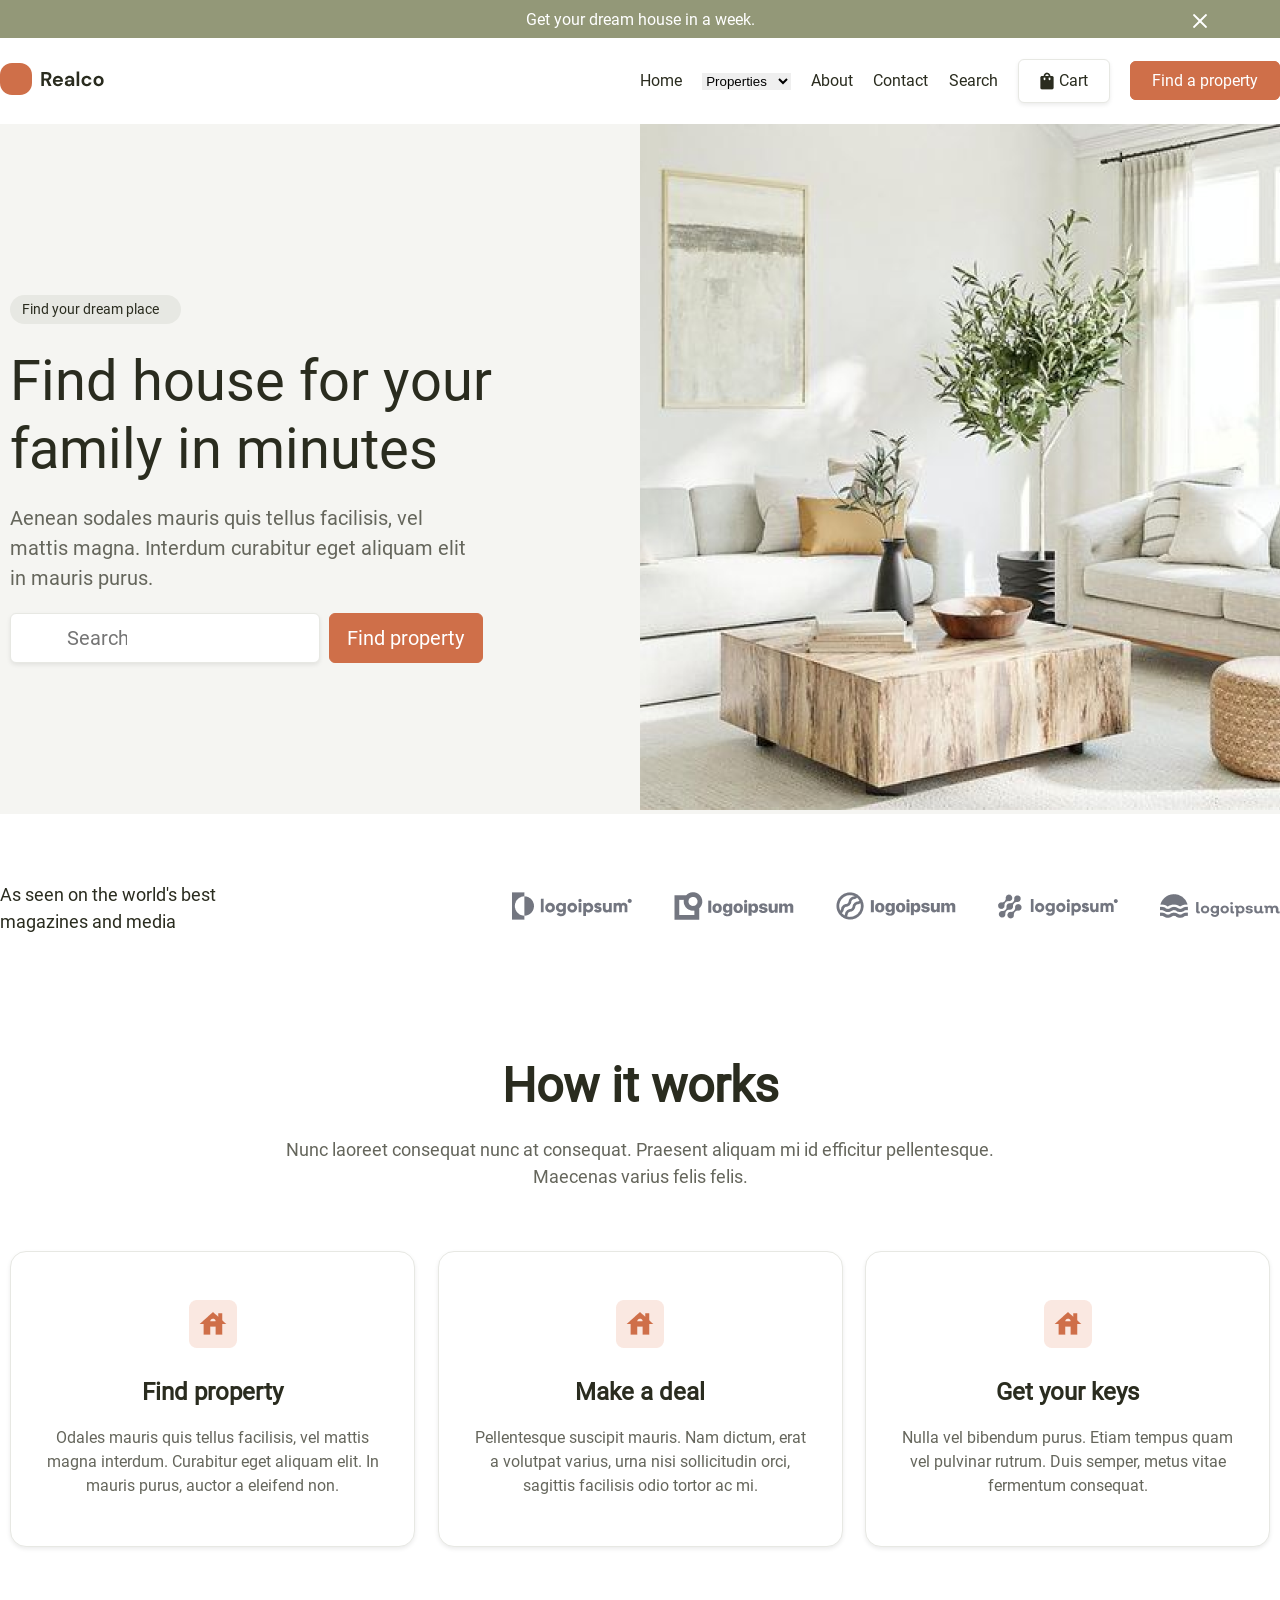
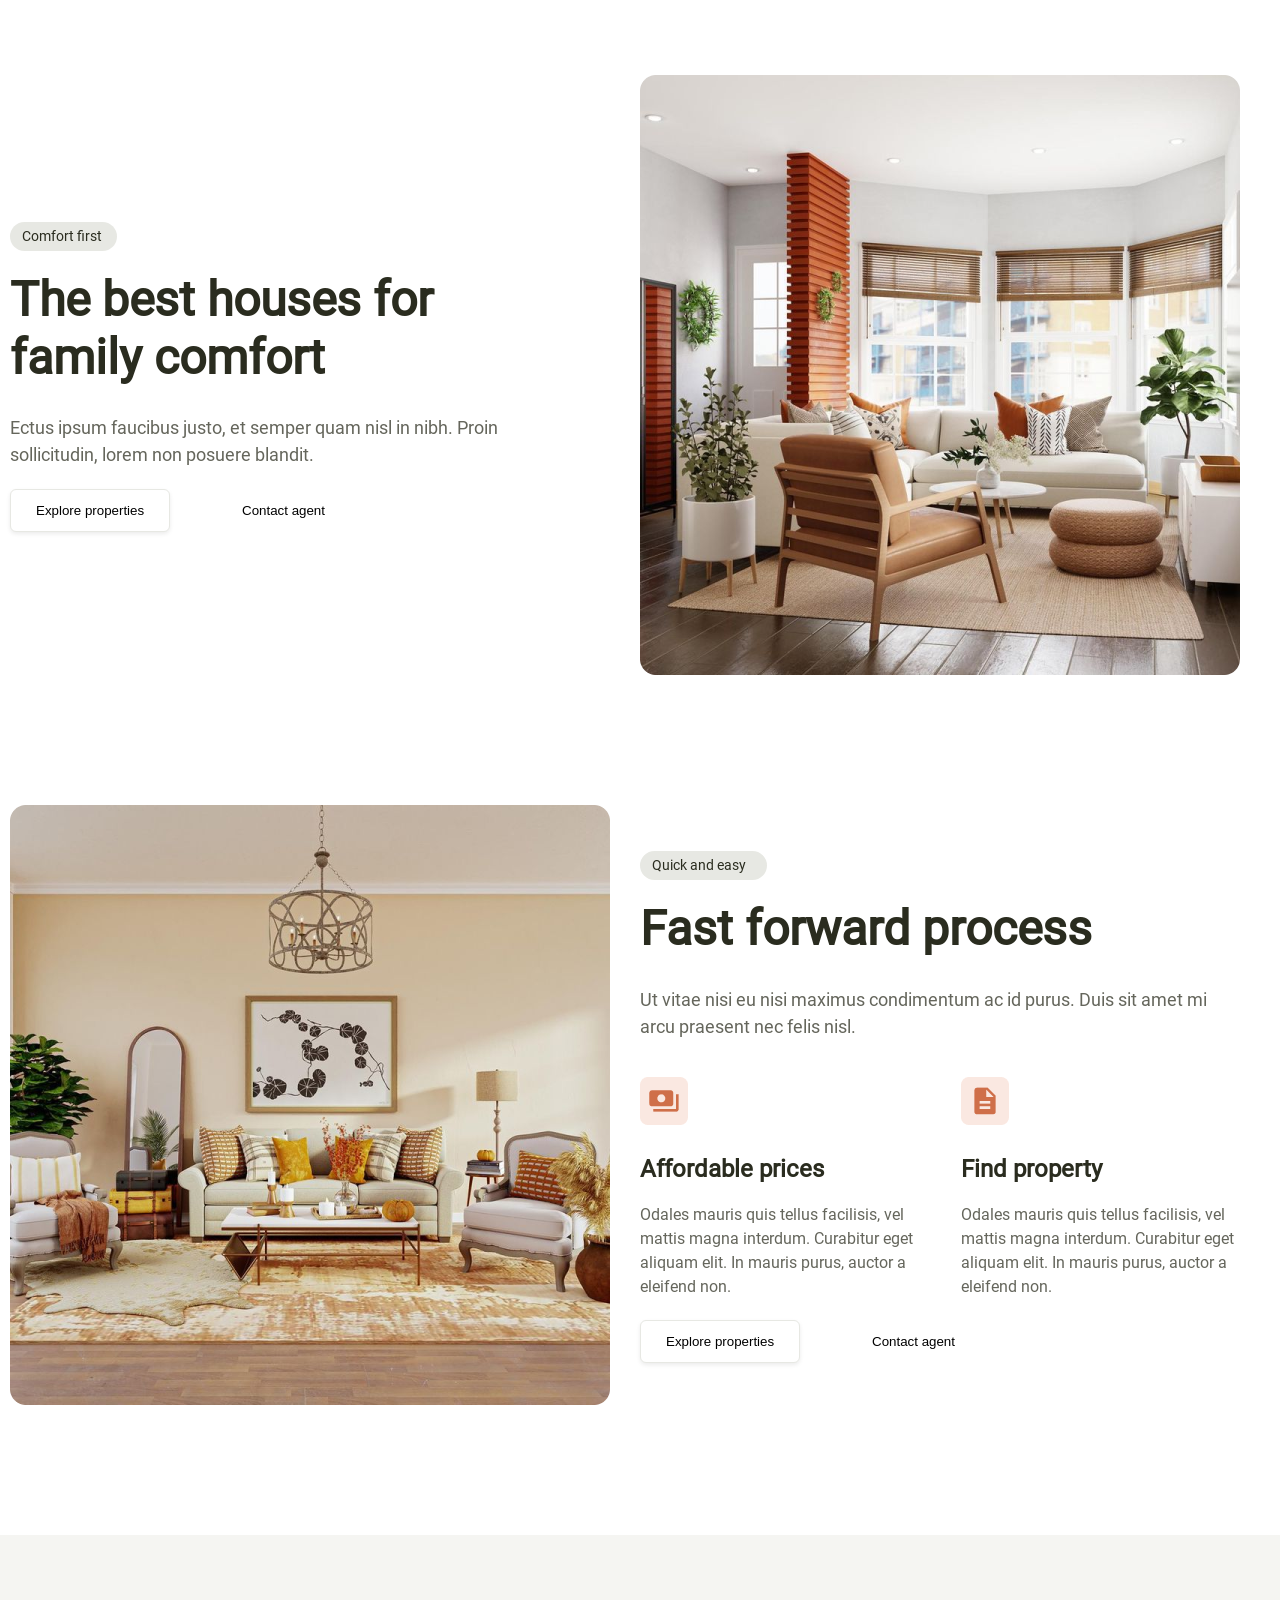
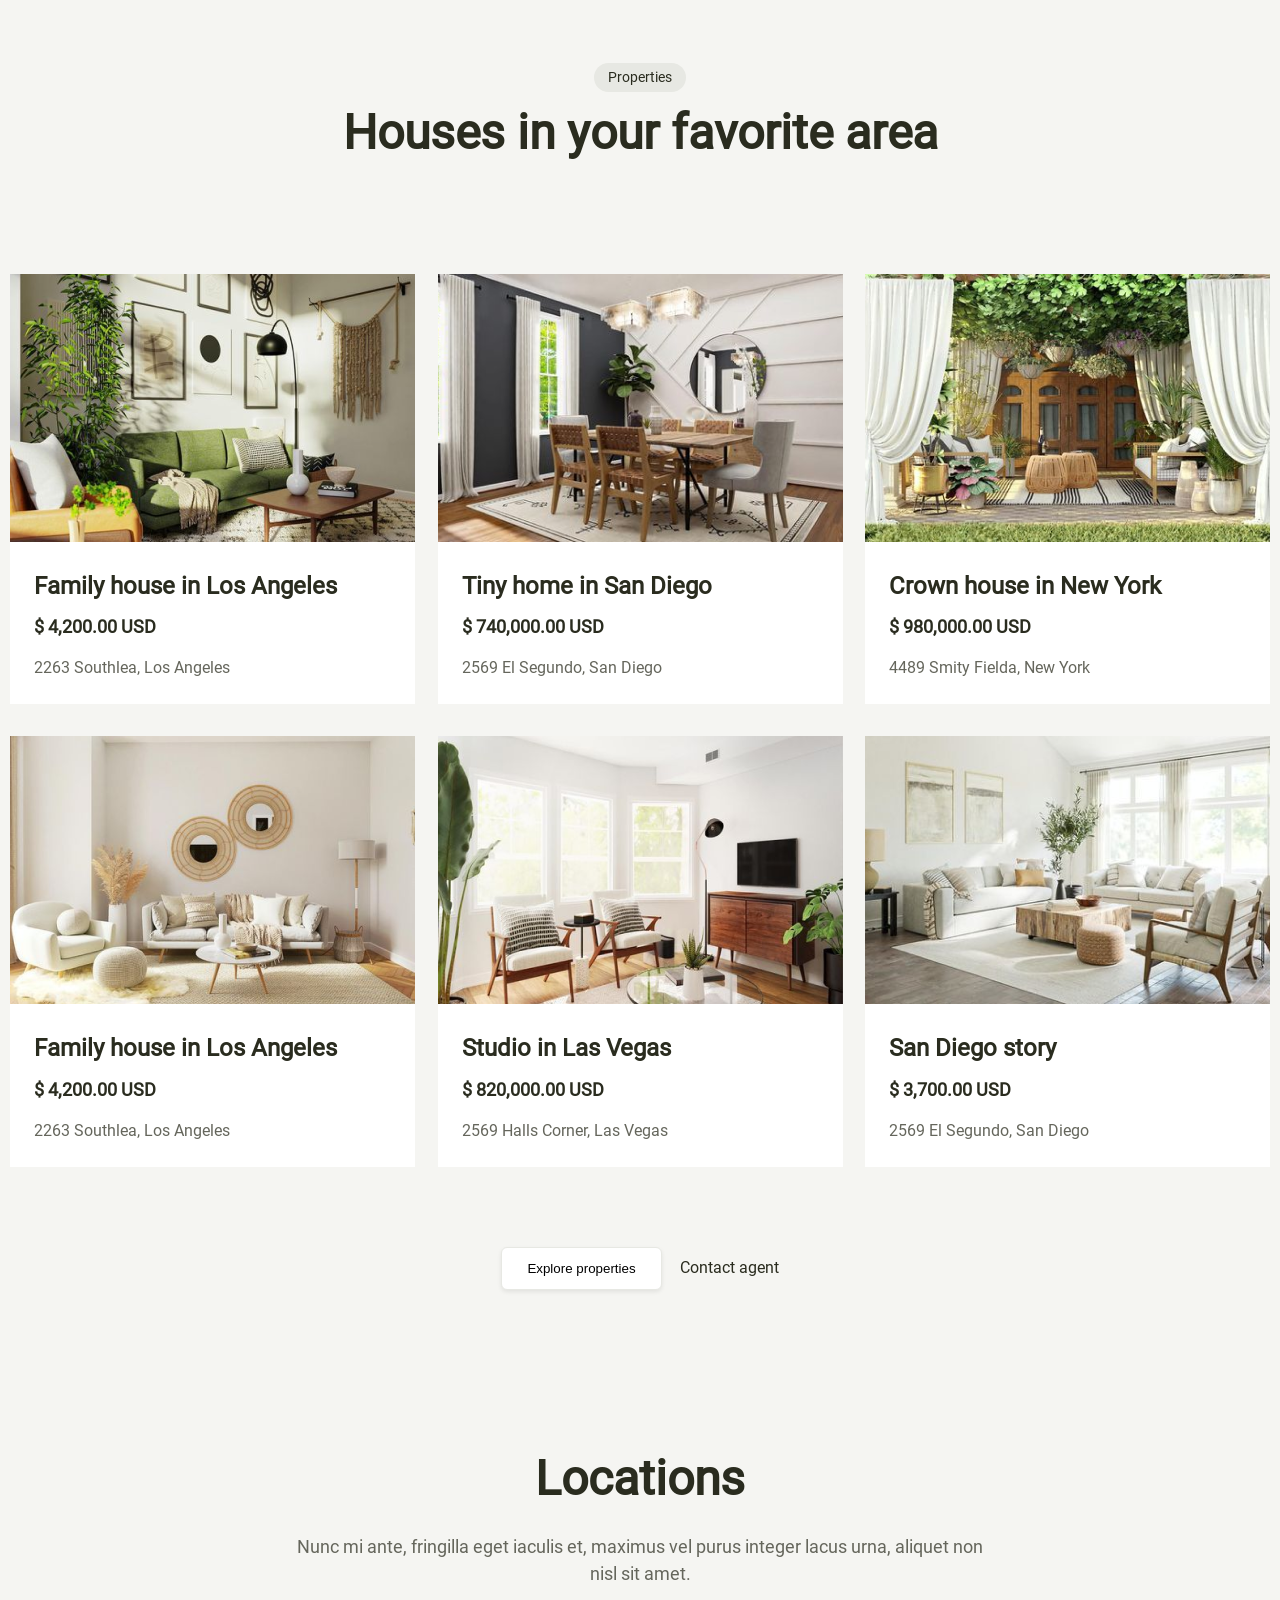
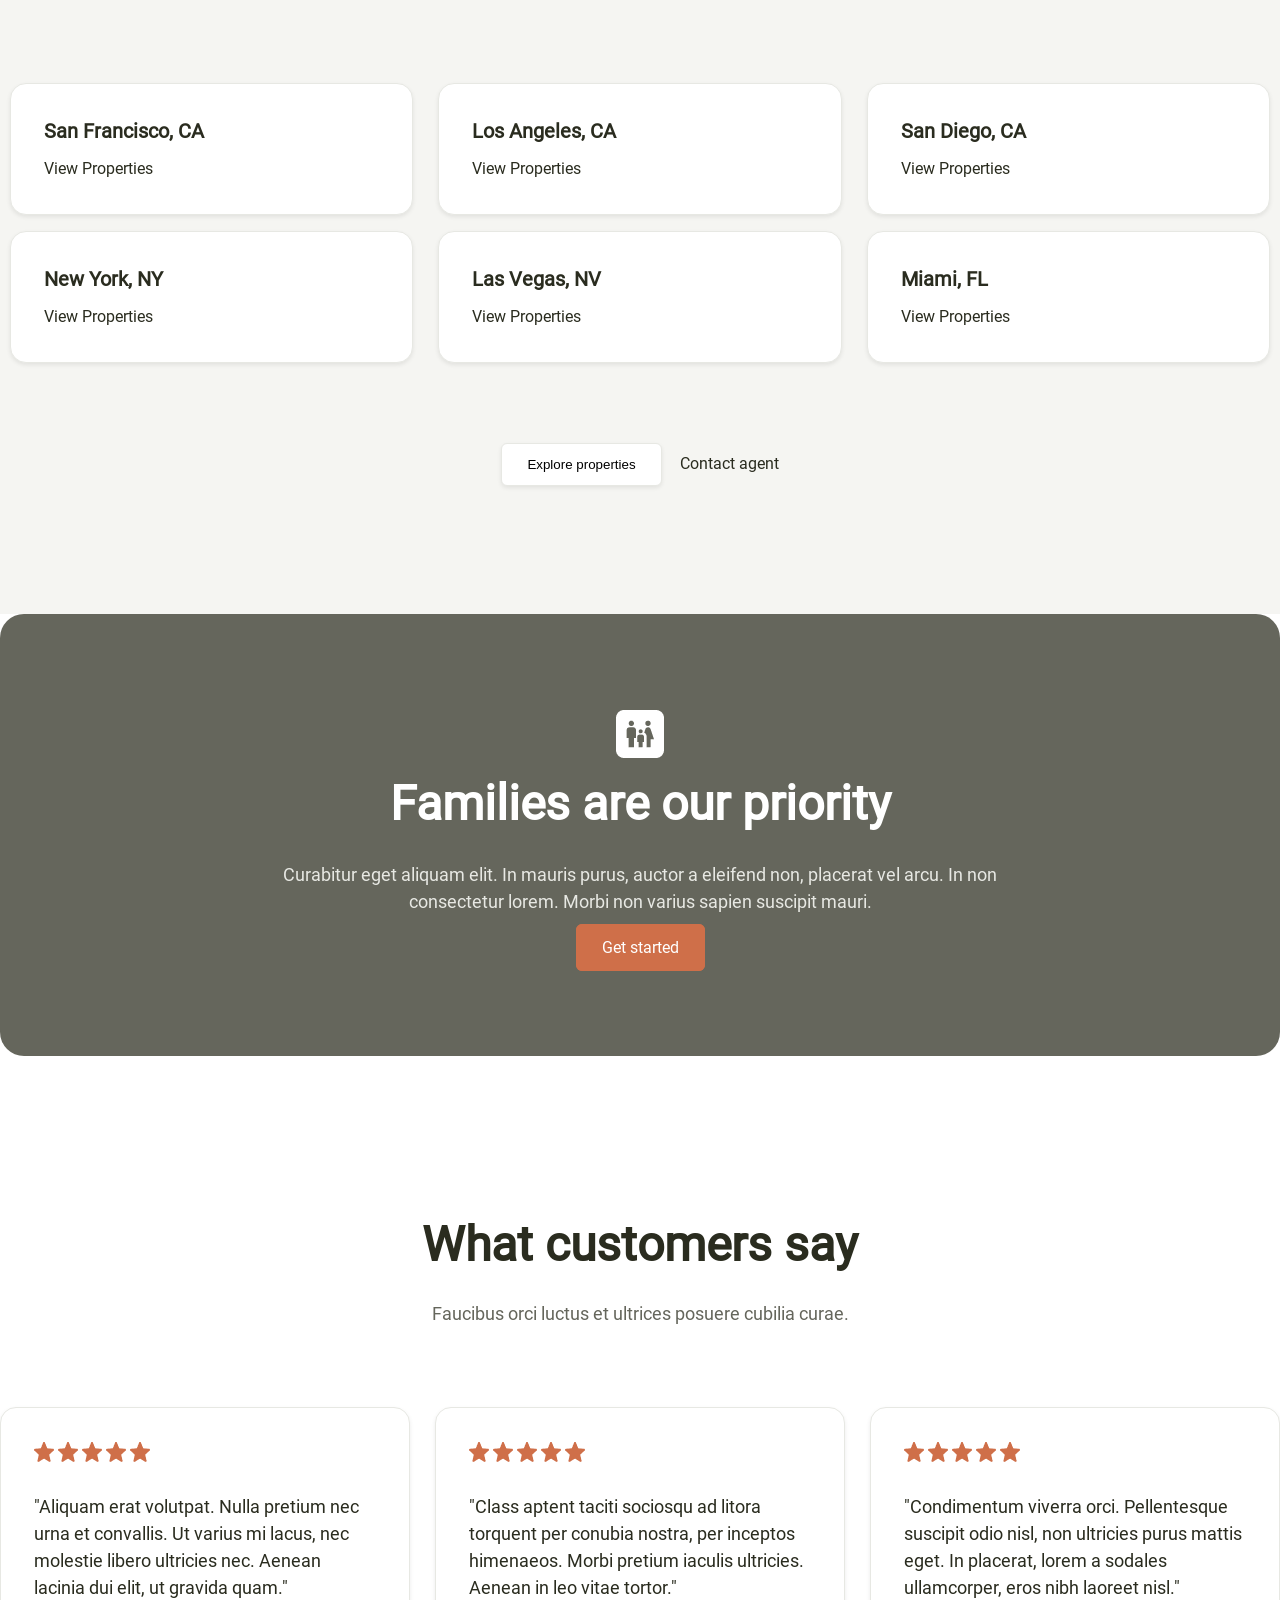
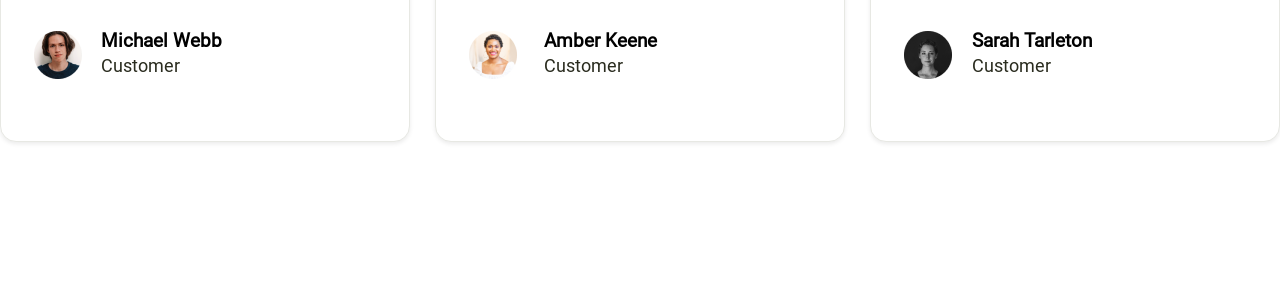
==== index.html @ f769506d "added" ====
<!DOCTYPE html>
<html lang="en">
<head>
  <meta charset="UTF-8">
  <meta http-equiv="X-UA-Compatible" content="IE=edge">
  <meta name="viewport" content="width=device-width, initial-scale=1.0">
  <title>Exam</title>
  <link rel="stylesheet" href="./scss/style.css">
</head>
<body class="home">
  
  <p class="info_rek">Get your dream house in a week.</p>
  <img class="info_rekIcon" src="./img/icons/x_icon.svg" alt="">
  <header class="container">
    <a href="#">
      <img src="./img/site_logo.svg" alt="logo site">
    </a>
    <nav>
      <ul>
        <li>
          <a href="#">
            Home
          </a>
        </li>
        <li>
          <select class="select">
            <option value="Properties">Properties</option>
            <option value="Properties">Properties2</option>
            <option value="Properties">Properties3</option>
            <option value="Properties">Properties4</option>
          </select>
        </li>
        <li>
          <a href="#">
            About
          </a>
        </li>
        <li>
          <a href="#">
            Contact
          </a>
        </li>
        <li class="search">
          <a href="#">
            Search
          </a>
        </li>
        <li class="card">
          <img src="./img/icons/shoppingIcon.png" alt="">
          <a href="#">
            Cart
          </a>
        </li>
        <li>
          <a class="find" href="#">
            Find a property
          </a>
        </li>
      </ul>
    </nav>
  </header>

  <main class="">
    <div class="hiro_wrapper">
      <section class="hiro container">
        <div class="content">
          <p class="info">
            Find your dream place
          </p>
          <h2>
            Find house for your family in minutes
          </h2>
          <p>
            Aenean sodales mauris quis tellus facilisis, vel mattis magna. Interdum curabitur eget aliquam elit in mauris purus.
          </p>
          <form action="">
            <input type="text" placeholder="Search">
            <button>Find property</button>
          </form>
        </div>
        <div>
          <img src="./img/hiro_img.png" alt="">
        </div>
      </section>
    </div>

    <section class="logos container">
      <p>As seen on the world's best magazines and media</p>
      <ul>
        <li>
          <a href="#">
            <img src="./img/logo_img1.png" alt="logo image">
          </a>
        </li>
        <li>
          <a href="#">
            <img src="./img/logo_img2.png" alt="logo image">
          </a>
        </li>
        <li>
          <a href="#">
            <img src="./img/logo_img3.png" alt="logo image">
          </a>
        </li>
        <li>
          <a href="#">
            <img src="./img/logo_img4.png" alt="logo image">
          </a>
        </li>
        <li>
          <a href="#">
            <img src="./img/logo_img5.png" alt="logo image">
          </a>
        </li>
      </ul>
    </section>

    <section class="how container">
      <h2>
        How it works
      </h2>
      <p class="info">
        Nunc laoreet consequat nunc at consequat. Praesent aliquam mi id efficitur pellentesque. Maecenas varius felis felis.
      </p>
      <ul>
        <li>
          <img src="./img/icons/how_icon1.png" alt="">
          <h3>
            Find property
          </h3>
          <p>
            Odales mauris quis tellus facilisis, vel mattis magna interdum. Curabitur eget aliquam elit. In mauris purus, auctor a eleifend non.
          </p>
        </li>
        <li>
          <img src="./img/icons/how_icon1.png" alt="">
          <h3>
            Make a deal
          </h3>
          <p>
            Pellentesque suscipit mauris. Nam dictum, erat a volutpat varius, urna nisi sollicitudin orci, sagittis facilisis odio tortor ac mi.
          </p>
        </li>
        <li>
          <img src="./img/icons/how_icon1.png" alt="">
          <h3>
            Get your keys
          </h3>
          <p>
            Nulla vel bibendum purus. Etiam tempus quam vel pulvinar rutrum. Duis semper, metus vitae fermentum consequat.
          </p>
        </li>
      </ul>
    </section>

    <section class="best container">
      <div class="content">
        <p class="info">Comfort first</p>
        <h2>
          The best houses for family comfort
        </h2>
        <p class="text">
          Ectus ipsum faucibus justo, et semper quam nisl in nibh. Proin sollicitudin, lorem non posuere blandit.
        </p>
        <div class="btns">
          <button class="btn1">
            Explore properties
          </button>
          <button class="btn2">
            Contact agent
          </button>
        </div>
      </div>
      <div>
        <img src="./img/best_img.png" alt="">
      </div>
    </section>

    <section class="forward container">
      <div>
        <img src="./img/forward_img.png" alt="">
      </div>
      <div class="content">
        <p class="info">Quick and easy</p>
        <h2>
          Fast forward process
        </h2>
        <p class="text">
          Ut vitae nisi eu nisi maximus condimentum ac id purus. Duis sit amet mi arcu praesent nec felis nisl.        
        </p>
        <ul>
          <li>
            <img src="./img/icons/forward_Icon1.png" alt="">
            <h3>
              Affordable prices
            </h3>
            <p>
              Odales mauris quis tellus facilisis, vel mattis magna interdum. Curabitur eget aliquam elit. In mauris purus, auctor a eleifend non.
            </p>
          </li>
          <li>
            <img src="./img/icons/forward_icon2.png" alt="">
            <h3>
              Find property
            </h3>
            <p>
              Odales mauris quis tellus facilisis, vel mattis magna interdum. Curabitur eget aliquam elit. In mauris purus, auctor a eleifend non.
            </p>
          </li>
        </ul>
        <div class="btns">
          <button class="btn1">
            Explore properties
          </button>
          <button class="btn2">
            Contact agent
          </button>
        </div>
      </div>
    </section>

    <div class="houses_wrapper">
      <section class="houses container">
        <p class="info ">
          Properties
        </p>
        <h2>
          Houses in your favorite area
        </h2>
        <ul>
          <li>
            <img src="./img/houses1.png" alt="">
            <div class="contents">
              <h3>
              Family house in Los Angeles
            </h3>
            <p class="prise">
              $ 4,200.00 USD
            </p>
            <p class="text">
              2263 Southlea, Los Angeles
            </p>
            </div>
          </li>
          <li>
            <img src="./img/houses2.png" alt="">
            <div class="contents">
              <h3>
                Tiny home in San Diego
            </h3>
            <p class="prise">
              $ 740,000.00 USD
            </p>
            <p class="text">
              2569 El Segundo, San Diego
            </p>
            </div>
          </li>
          <li>
            <img src="./img/houses3.png" alt="">
            <div class="contents">
              <h3>
              Crown house in New York
            </h3>
            <p class="prise">
              $ 980,000.00 USD
            </p>
            <p class="text">
              4489 Smity Fielda, New York
            </p>
            </div>
          </li>
          <li>
            <img src="./img/houses4.png" alt="">
            <div class="contents">
              <h3>
                Family house in Los Angeles
            </h3>
            <p class="prise">
              $ 4,200.00 USD
            </p>
            <p class="text">
              2263 Southlea, Los Angeles
            </p>
            </div>
          </li>
          <li>
            <img src="./img/houses5.png" alt="">
            <div class="contents">
              <h3>
                Studio in Las Vegas
            </h3>
            <p class="prise">
              $ 820,000.00 USD
            </p>
            <p class="text">
              2569 Halls Corner, Las Vegas
            </p>
            </div>
          </li>
          <li>
            <img src="./img/houses6.png" alt="">
            <div class="contents">
              <h3>
                San Diego story
            </h3>
            <p class="prise">
              $ 3,700.00 USD
            </p>
            <p class="text">
              2569 El Segundo, San Diego
            </p>
            </div>
          </li>
        </ul>
        <div class="btns">
          <button class="btn1">
            Explore properties
          </button>
          <a href="#" class="btn2">
            Contact agent
          </a>
        </div>
      </section>
    </div>

    <div class="location_wrapper">
      <section class="location container">
        <h2>
          Locations
        </h2>
        <p class="infos">
          Nunc mi ante, fringilla eget iaculis et, maximus vel purus integer lacus urna, aliquet non nisl sit amet.
        </p>
        <ul>
          <li>
            <h3>
              San Francisco, CA
            </h3>
            <p class="text">
              View Properties
            </p>
          </li>
          <li>
            <h3>
              Los Angeles, CA
            </h3>
            <p class="text">
              View Properties
            </p>
          </li>
          <li>
            <h3>
              San Diego, CA
            </h3>
            <p class="text">
              View Properties
            </p>
          </li>
          <li>
            <h3>
              New York, NY
            </h3>
            <p class="text">
              View Properties
            </p>
          </li>
          <li>
            <h3>
              Las Vegas, NV
            </h3>
            <p class="text">
              View Properties
            </p>
          </li>
          <li>
            <h3>
              Miami, FL
            </h3>
            <p class="text">
              View Properties
            </p>
          </li>
        </ul>
        <div class="btns">
          <button class="btn1">
            Explore properties
          </button>
          <a href="#" class="btn2">
            Contact agent
          </a>
        </div>
      </section>
    </div>

    <section class="family container">
      <img src="./img/icons/familes_icon.png" alt="">
      <h2>
        Families are our priority
      </h2>
      <p>
        Curabitur eget aliquam elit. In mauris purus, auctor a eleifend non, placerat vel arcu. In non consectetur lorem. Morbi non varius sapien suscipit mauri.
      </p>
      <a href="#">
        Get started
      </a>
    </section>

    <section class="customers container">
      <h2>
        What customers say
      </h2>
      <p class="info">
        Faucibus orci luctus et ultrices posuere cubilia curae.
      </p>
      <ul>
        <li>
          <img src="./img/icons/stars.png" alt="">
          <p>
            "Aliquam erat volutpat. Nulla pretium nec urna et convallis. Ut varius mi lacus, nec molestie libero ultricies nec. Aenean lacinia dui elit, ut gravida quam."
          </p>
          <div>
            <img src="./img/person1.png" alt="">
            <span>
              <h3>Michael Webb</h3>
              <p class="job">Customer</p>
            </span>
          </div>
        </li>
        <li>
          <img src="./img/icons/stars.png" alt="">
          <p>
            "Class aptent taciti sociosqu ad litora torquent per conubia nostra, per inceptos himenaeos. Morbi pretium iaculis ultricies. Aenean in leo vitae tortor."
          </p>
          <div>
            <img src="./img/person2.png" alt="">
            <span>
              <h3>Amber Keene</h3>
              <p class="job">Customer</p>
            </span>
          </div>
        </li>
        <li>
          <img src="./img/icons/stars.png" alt="">
          <p>
            "Condimentum viverra orci. Pellentesque suscipit odio nisl, non ultricies purus mattis eget. In placerat, lorem a sodales ullamcorper, eros nibh laoreet nisl."
          </p>
          <div>
            <img src="./img/person3.png" alt="">
            <span>
              <h3>Sarah Tarleton</h3>
              <p class="job">Customer</p>
            </span>
          </div>
        </li>
      </ul>
    </section>
  </main>

  <footer></footer>

</body>
</html>
---- scss/style.css ----
@font-face {
  font-family: "Roboto";
  src: url("../../fonts/Roboto-Regular.ttf");
  font-style: normal;
  font-weight: normal;
}
* {
  margin: 0;
  padding: 0;
  box-sizing: border-box;
}

body {
  font-family: Roboto;
  font-size: 16px;
  font-style: normal;
  font-weight: 400;
  color: #000000;
}

a {
  text-decoration: none;
  color: inherit;
}

ul {
  padding: 0;
  list-style-type: none;
}

button {
  border: none;
}

.dark {
  background-color: black;
}

.dark * {
  color: white !important;
}

.container {
  max-width: 1280px;
  margin: 0 auto;
  padding: 0 10px;
}

.home .info_rek {
  margin-left: auto;
  margin-right: auto;
  padding-top: 10px;
  padding-bottom: 9px;
  text-align: center;
  color: #ffffff;
  background-color: #939878;
  position: relative;
}
.home .info_rekIcon {
  position: absolute;
  top: 5px;
  right: 5%;
}
.home .info_rekIcon :hover {
  fill: red;
}
.home header {
  display: flex;
  align-items: center;
  justify-content: space-between;
  padding: 21px 0;
}
.home header nav {
  width: 50%;
}
.home header nav ul {
  display: flex;
  align-items: center;
  justify-content: space-between;
}
.home header nav ul li {
  color: #2A2C1F;
  font-family: Roboto;
  font-size: 16px;
  font-style: normal;
  font-weight: 400;
  line-height: 24px;
}
.home header nav ul li .select {
  border: none;
}
.home header nav ul li .find {
  padding: 9px 21px;
  color: #FFF;
  text-align: center;
  font-family: Roboto;
  font-size: 16px;
  font-style: normal;
  font-weight: 400;
  line-height: 24px; /* 150% */
  border-radius: 6px;
  border: 1px solid #CF6F49;
  background: #CF6F49;
  transition: all;
}
.home header nav ul li .find:hover {
  color: #CF6F49;
  background-color: #ffffff;
}
.home header nav ul .card {
  display: flex;
  align-items: center;
  justify-content: space-between;
  padding: 9px 21px 9px 21px;
  border-radius: 6px;
  border: 1px solid #E7E8E3;
  background: #FFF;
  box-shadow: 0px 2px 4px 0px rgba(0, 0, 0, 0.08);
}
.home header nav ul .card a {
  margin-left: 5px;
}
.home main .hiro_wrapper {
  background-color: #F5F5F2;
}
.home main .hiro_wrapper .hiro {
  display: flex;
  flex-wrap: wrap;
  align-items: center;
  justify-content: space-between;
}
.home main .hiro_wrapper .hiro .content {
  width: 50%;
}
.home main .hiro_wrapper .hiro .content .info {
  margin-bottom: 24px;
  padding: 4px 12px;
  width: 171px;
  color: #2A2C1F;
  font-family: Roboto;
  font-size: 14px;
  font-style: normal;
  font-weight: 400;
  line-height: 21px; /* 150% */
  border-radius: 32px;
  background: #E7E8E3;
}
.home main .hiro_wrapper .hiro .content h2 {
  color: #2A2C1F;
  font-family: Roboto;
  font-size: 56px;
  font-style: normal;
  font-weight: 400;
  line-height: 67.2px; /* 120% */
}
.home main .hiro_wrapper .hiro .content p {
  margin-top: 20px;
  margin-bottom: 20px;
  width: 75%;
  color: #65665C;
  font-family: Roboto;
  font-size: 20px;
  font-style: normal;
  font-weight: 400;
  line-height: 30px; /* 150% */
}
.home main .hiro_wrapper .hiro .content form {
  width: 75%;
  display: flex;
  justify-content: space-between;
}
.home main .hiro_wrapper .hiro .content form input {
  width: 310px;
  padding: 9px 192px 9px 56px;
  color: #65665C;
  font-family: Roboto;
  font-size: 20px;
  font-style: normal;
  font-weight: 400;
  line-height: 30px; /* 150% */
  border-radius: 6px;
  border: 1px solid #E7E8E3;
  background: #FFF;
  box-shadow: 0px 2px 4px 0px rgba(0, 0, 0, 0.08);
}
.home main .hiro_wrapper .hiro .content form button {
  width: 154px;
  height: 50px;
  border-radius: 6px;
  border: 1px solid #CF6F49;
  background: #CF6F49;
  color: #FFF;
  font-family: Roboto;
  font-size: 20px;
  font-style: normal;
  font-weight: 400;
  line-height: 30px; /* 150% */
  transition: all 0.3s ease;
}
.home main .hiro_wrapper .hiro .content form button:hover {
  color: #CF6F49;
  background-color: #ffffff;
}
.home main .hiro_wrapper .hiro div {
  width: 50%;
}
.home main .logos {
  display: flex;
  justify-content: space-between;
  align-items: center;
  flex-wrap: wrap;
  padding: 67px 0 122px;
}
.home main .logos p {
  width: 243px;
  color: #2A2C1F;
  font-family: Roboto;
  font-size: 18px;
  font-style: normal;
  font-weight: 400;
  line-height: 27px; /* 150% */
}
.home main .logos ul {
  width: 60%;
  display: flex;
  justify-content: space-between;
  align-items: center;
  flex-wrap: wrap;
}
.home main .how {
  padding-bottom: 128px;
  text-align: center;
}
.home main .how h2 {
  padding-bottom: 21px;
  color: #2A2C1F;
  font-family: Roboto;
  font-size: 48px;
  font-style: normal;
  font-weight: 700;
  line-height: 57.6px; /* 120% */
}
.home main .how .info {
  margin-left: auto;
  margin-right: auto;
  width: 60%;
  padding-bottom: 61px;
  color: #65665C;
  font-family: Roboto;
  font-size: 18px;
  font-style: normal;
  font-weight: 400;
  line-height: 27px; /* 150% */
}
.home main .how ul {
  display: flex;
  justify-content: space-between;
  align-items: center;
  flex-wrap: wrap;
}
.home main .how ul li {
  text-align: center;
  width: 405px;
  padding: 48px 33px;
  border-radius: 16px;
  border: 1px solid #E7E8E3;
  background: #FFF;
  box-shadow: 0px 2px 4px 0px rgba(0, 0, 0, 0.08);
  transition: all 0.4s ease;
}
.home main .how ul li img {
  padding-bottom: 24px;
}
.home main .how ul li h3 {
  padding-bottom: 17px;
  color: #2A2C1F;
  text-align: center;
  font-family: Roboto;
  font-size: 24px;
  font-style: normal;
  font-weight: 700;
  line-height: 33.6px; /* 140% */
}
.home main .how ul li p {
  color: #65665C;
  text-align: center;
  font-family: Roboto;
  font-size: 16px;
  font-style: normal;
  font-weight: 400;
  line-height: 24px; /* 150% */
}
.home main .how ul li:hover {
  background: rgb(255, 218, 218);
}
.home main .best {
  padding-bottom: 126px;
  display: flex;
  justify-content: space-between;
  align-items: center;
  flex-wrap: wrap;
}
.home main .best .content {
  width: 50%;
}
.home main .best .content .info {
  width: 107px;
  color: #2A2C1F;
  font-family: Roboto;
  font-size: 14px;
  font-style: normal;
  font-weight: 400;
  line-height: 21px; /* 150% */
  padding: 4px 12px;
  border-radius: 32px;
  background: #E7E8E3;
}
.home main .best .content h2 {
  width: 80%;
  margin-top: 20px;
  margin-bottom: 28px;
  color: #2A2C1F;
  font-family: Roboto;
  font-size: 48px;
  font-style: normal;
  font-weight: 700;
  line-height: 57.6px; /* 120% */
}
.home main .best .content .text {
  width: 90%;
  color: #65665C;
  font-family: Roboto;
  font-size: 18px;
  font-style: normal;
  font-weight: 400;
  line-height: 27px; /* 150% */
}
.home main .best .content .btns {
  display: flex;
  justify-content: space-between;
  align-items: center;
  flex-wrap: wrap;
  color: #2A2C1F;
  text-align: center;
  font-family: Roboto;
  font-size: 16px;
  font-style: normal;
  font-weight: 400;
  line-height: 24px; /* 150% */
  margin-top: 21px;
}
.home main .best .content .btns .btn1 {
  padding: 13px 25px;
  border-radius: 6px;
  border: 1px solid #E7E8E3;
  background: #FFF;
  box-shadow: 0px 2px 4px 0px rgba(0, 0, 0, 0.08);
  transition: 0.3s ease;
}
.home main .best .content .btns .btn1:hover {
  background-color: #65665C;
  color: #FFF;
}
.home main .best .content .btns .btn2 {
  background: #fff;
}
.home main .best div {
  width: 50%;
}
.home main .forward {
  padding-bottom: 126px;
  display: flex;
  justify-content: space-between;
  align-items: center;
  flex-wrap: wrap;
}
.home main .forward .content {
  width: 50%;
}
.home main .forward .content .info {
  width: 127px;
  color: #2A2C1F;
  font-family: Roboto;
  font-size: 14px;
  font-style: normal;
  font-weight: 400;
  line-height: 21px; /* 150% */
  padding: 4px 12px;
  border-radius: 32px;
  background: #E7E8E3;
}
.home main .forward .content h2 {
  width: 80%;
  margin-top: 20px;
  margin-bottom: 28px;
  color: #2A2C1F;
  font-family: Roboto;
  font-size: 48px;
  font-style: normal;
  font-weight: 700;
  line-height: 57.6px; /* 120% */
}
.home main .forward .content .text {
  width: 90%;
  color: #65665C;
  font-family: Roboto;
  font-size: 18px;
  font-style: normal;
  font-weight: 400;
  line-height: 27px; /* 150% */
}
.home main .forward .content ul {
  margin-top: 37px;
  display: flex;
  align-items: center;
  justify-content: space-between;
  flex-wrap: wrap;
}
.home main .forward .content ul li {
  text-align: left;
  width: 49%;
}
.home main .forward .content ul li img {
  margin-bottom: 24px;
}
.home main .forward .content ul li h3 {
  margin-bottom: 17px;
  color: #2A2C1F;
  text-align: left;
  font-family: Roboto;
  font-size: 24px;
  font-style: normal;
  font-weight: 700;
  line-height: 33.6px; /* 140% */
}
.home main .forward .content ul li p {
  color: #65665C;
  font-family: Roboto;
  font-size: 16px;
  font-style: normal;
  font-weight: 400;
  line-height: 24px; /* 150% */
}
.home main .forward .content .btns {
  display: flex;
  justify-content: space-between;
  align-items: center;
  flex-wrap: wrap;
  color: #2A2C1F;
  text-align: center;
  font-family: Roboto;
  font-size: 16px;
  font-style: normal;
  font-weight: 400;
  line-height: 24px; /* 150% */
  margin-top: 21px;
}
.home main .forward .content .btns .btn1 {
  padding: 13px 25px;
  border-radius: 6px;
  border: 1px solid #E7E8E3;
  background: #FFF;
  box-shadow: 0px 2px 4px 0px rgba(0, 0, 0, 0.08);
  transition: 0.3s ease;
}
.home main .forward .content .btns .btn1:hover {
  background-color: #65665C;
  color: #FFF;
}
.home main .forward .content .btns .btn2 {
  background: #fff;
}
.home main .forward div {
  width: 50%;
}
.home main .houses_wrapper {
  padding: 128px 0 160px;
  background-color: #F5F5F2;
}
.home main .houses_wrapper .houses .info {
  margin-left: auto;
  margin-right: auto;
  margin-bottom: 12px;
  width: 92px;
  padding: 4px 12px;
  color: #2A2C1F;
  text-align: center;
  font-family: Roboto;
  font-size: 14px;
  font-style: normal;
  font-weight: 400;
  line-height: 21px; /* 150% */
  border-radius: 32px;
  background: #E7E8E3;
}
.home main .houses_wrapper .houses h2 {
  margin-bottom: 80px;
  margin-left: auto;
  margin-right: auto;
  color: #2A2C1F;
  text-align: center;
  font-family: Roboto;
  font-size: 48px;
  font-style: normal;
  font-weight: 700;
  line-height: 57.6px; /* 120% */
}
.home main .houses_wrapper .houses ul {
  margin-bottom: 80px;
  display: flex;
  justify-content: space-between;
  align-items: center;
  flex-wrap: wrap;
}
.home main .houses_wrapper .houses ul li {
  margin-top: 32px;
  background-color: #fff;
  transition: all 0.4s ease;
}
.home main .houses_wrapper .houses ul li:hover .contents {
  background-color: rgb(249, 178, 178);
}
.home main .houses_wrapper .houses ul li .contents {
  padding: 24px;
  background-color: #ffffff;
  border-radius: 5px;
  transition: all 0.4s ease;
}
.home main .houses_wrapper .houses ul li .contents h3 {
  color: #2A2C1F;
  font-family: Roboto;
  font-size: 24px;
  font-style: normal;
  font-weight: 700;
  line-height: 33.6px; /* 140% */
  margin-bottom: 10px;
}
.home main .houses_wrapper .houses ul li .contents .prise {
  color: #2A2C1F;
  font-family: Roboto;
  font-size: 18px;
  font-style: normal;
  font-weight: 700;
  line-height: 27px; /* 150% */
  margin-bottom: 16px;
}
.home main .houses_wrapper .houses ul li .contents .text {
  color: #65665C;
  font-family: Roboto;
  font-size: 16px;
  font-style: normal;
  font-weight: 400;
  line-height: 24px; /* 150% */
}
.home main .houses_wrapper .houses .btns {
  margin-left: auto;
  margin-right: auto;
  width: 22%;
  display: flex;
  justify-content: space-between;
  align-items: center;
  flex-wrap: wrap;
  color: #2A2C1F;
  text-align: center;
  font-family: Roboto;
  font-size: 16px;
  font-style: normal;
  font-weight: 400;
  line-height: 24px; /* 150% */
  margin-top: 21px;
}
.home main .houses_wrapper .houses .btns .btn1 {
  padding: 13px 25px;
  border-radius: 6px;
  border: 1px solid #E7E8E3;
  background: #FFF;
  box-shadow: 0px 2px 4px 0px rgba(0, 0, 0, 0.08);
  transition: 0.3s ease;
}
.home main .houses_wrapper .houses .btns .btn1:hover {
  background-color: #65665C;
  color: #FFF;
}
.home main .location_wrapper {
  padding-bottom: 128px;
  background-color: #F5F5F2;
}
.home main .location_wrapper .location {
  text-align: center;
}
.home main .location_wrapper .location h2 {
  margin-bottom: 25px;
  color: #2A2C1F;
  text-align: center;
  font-family: Roboto;
  font-size: 48px;
  font-style: normal;
  font-weight: 700;
  line-height: 57.6px; /* 120% */
}
.home main .location_wrapper .location .infos {
  margin-left: auto;
  margin-right: auto;
  width: 55%;
  color: #65665C;
  text-align: center;
  font-family: Roboto;
  font-size: 18px;
  font-style: normal;
  font-weight: 400;
  line-height: 27px; /* 150% */
}
.home main .location_wrapper .location ul {
  margin: 80px 0;
  display: flex;
  justify-content: space-between;
  align-items: center;
  flex-wrap: wrap;
}
.home main .location_wrapper .location ul li {
  margin-top: 16px;
  text-align: left;
  width: 32%;
  background-color: #ffffff;
  padding: 33px;
  border-radius: 16px;
  border: 1px solid #E7E8E3;
  background: #FFF;
  box-shadow: 0px 2px 4px 0px rgba(0, 0, 0, 0.08);
  transition: all 0.5s ease;
}
.home main .location_wrapper .location ul li:hover {
  background: rgb(245, 199, 199);
}
.home main .location_wrapper .location ul li h3 {
  margin-bottom: 12px;
  color: #2A2C1F;
  font-family: Roboto;
  font-size: 20px;
  font-style: normal;
  font-weight: 700;
  line-height: 28px; /* 140% */
}
.home main .location_wrapper .location ul li .text {
  color: #2A2C1F;
  font-family: Roboto;
  font-size: 16px;
  font-style: normal;
  font-weight: 400;
  line-height: 24px; /* 150% */
}
.home main .location_wrapper .location .btns {
  margin-left: auto;
  margin-right: auto;
  width: 22%;
  display: flex;
  justify-content: space-between;
  align-items: center;
  flex-wrap: wrap;
  color: #2A2C1F;
  text-align: center;
  font-family: Roboto;
  font-size: 16px;
  font-style: normal;
  font-weight: 400;
  line-height: 24px; /* 150% */
  margin-top: 21px;
}
.home main .location_wrapper .location .btns .btn1 {
  padding: 13px 25px;
  border-radius: 6px;
  border: 1px solid #E7E8E3;
  background: #FFF;
  box-shadow: 0px 2px 4px 0px rgba(0, 0, 0, 0.08);
  transition: 0.3s ease;
}
.home main .location_wrapper .location .btns .btn1:hover {
  background-color: #65665C;
  color: #FFF;
}
.home main .family {
  text-align: center;
  padding: 96px 256px;
  border-radius: 24px;
  background-color: #65665C;
}
.home main .family img {
  margin-bottom: 13px;
}
.home main .family h2 {
  margin-bottom: 29px;
  color: #FFF;
  text-align: center;
  font-family: Roboto;
  font-size: 48px;
  font-style: normal;
  font-weight: 700;
  line-height: 57.6px; /* 120% */
}
.home main .family p {
  color: #E7E8E3;
  text-align: center;
  font-family: Roboto;
  font-size: 18px;
  font-style: normal;
  font-weight: 400;
  line-height: 27px; /* 150% */
  margin-bottom: 21px;
}
.home main .family a {
  padding: 13px 25px;
  color: #FFF;
  text-align: center;
  font-family: Roboto;
  font-size: 16px;
  font-style: normal;
  font-weight: 400;
  line-height: 24px; /* 150% */
  border-radius: 6px;
  border: 1px solid #CF6F49;
  background: #CF6F49;
  transition: 0.3s ease;
}
.home main .family a:hover {
  background: #ffffff;
  color: #CF6F49;
  border: 2px solid #CF6F49;
}
.home main .customers {
  padding: 160px 0;
}
.home main .customers h2 {
  color: #2A2C1F;
  text-align: center;
  font-family: Roboto;
  font-size: 48px;
  font-style: normal;
  font-weight: 700;
  line-height: 57.6px; /* 120% */
}
.home main .customers .info {
  margin-top: 26px;
  color: #65665C;
  text-align: center;
  font-family: Roboto;
  font-size: 18px;
  font-style: normal;
  font-weight: 400;
  line-height: 27px; /* 150% */
}
.home main .customers ul {
  margin-top: 80px;
  display: flex;
  align-items: center;
  justify-content: space-between;
  flex-wrap: wrap;
}
.home main .customers ul li {
  width: 32%;
  padding: 33px;
  border-radius: 16px;
  border: 1px solid #E7E8E3;
  background: #FFF;
  box-shadow: 0px 2px 4px 0px rgba(0, 0, 0, 0.08);
  transition: all 0.5s ease;
}
.home main .customers ul li:hover {
  background: rgb(245, 200, 200);
  box-shadow: 0px 12px 14px 10px rgba(0, 0, 0, 0.08);
}
.home main .customers ul li img {
  margin-bottom: 27px;
}
.home main .customers ul li p {
  margin-bottom: 29px;
  color: #2A2C1F;
  font-family: Roboto;
  font-size: 18px;
  font-style: normal;
  font-weight: 400;
  line-height: 27px; /* 150% */
}
.home main .customers ul li div {
  width: 55%;
  display: flex;
  align-items: center;
  justify-content: space-between;
  flex-wrap: wrap;
}/*# sourceMappingURL=style.css.map */
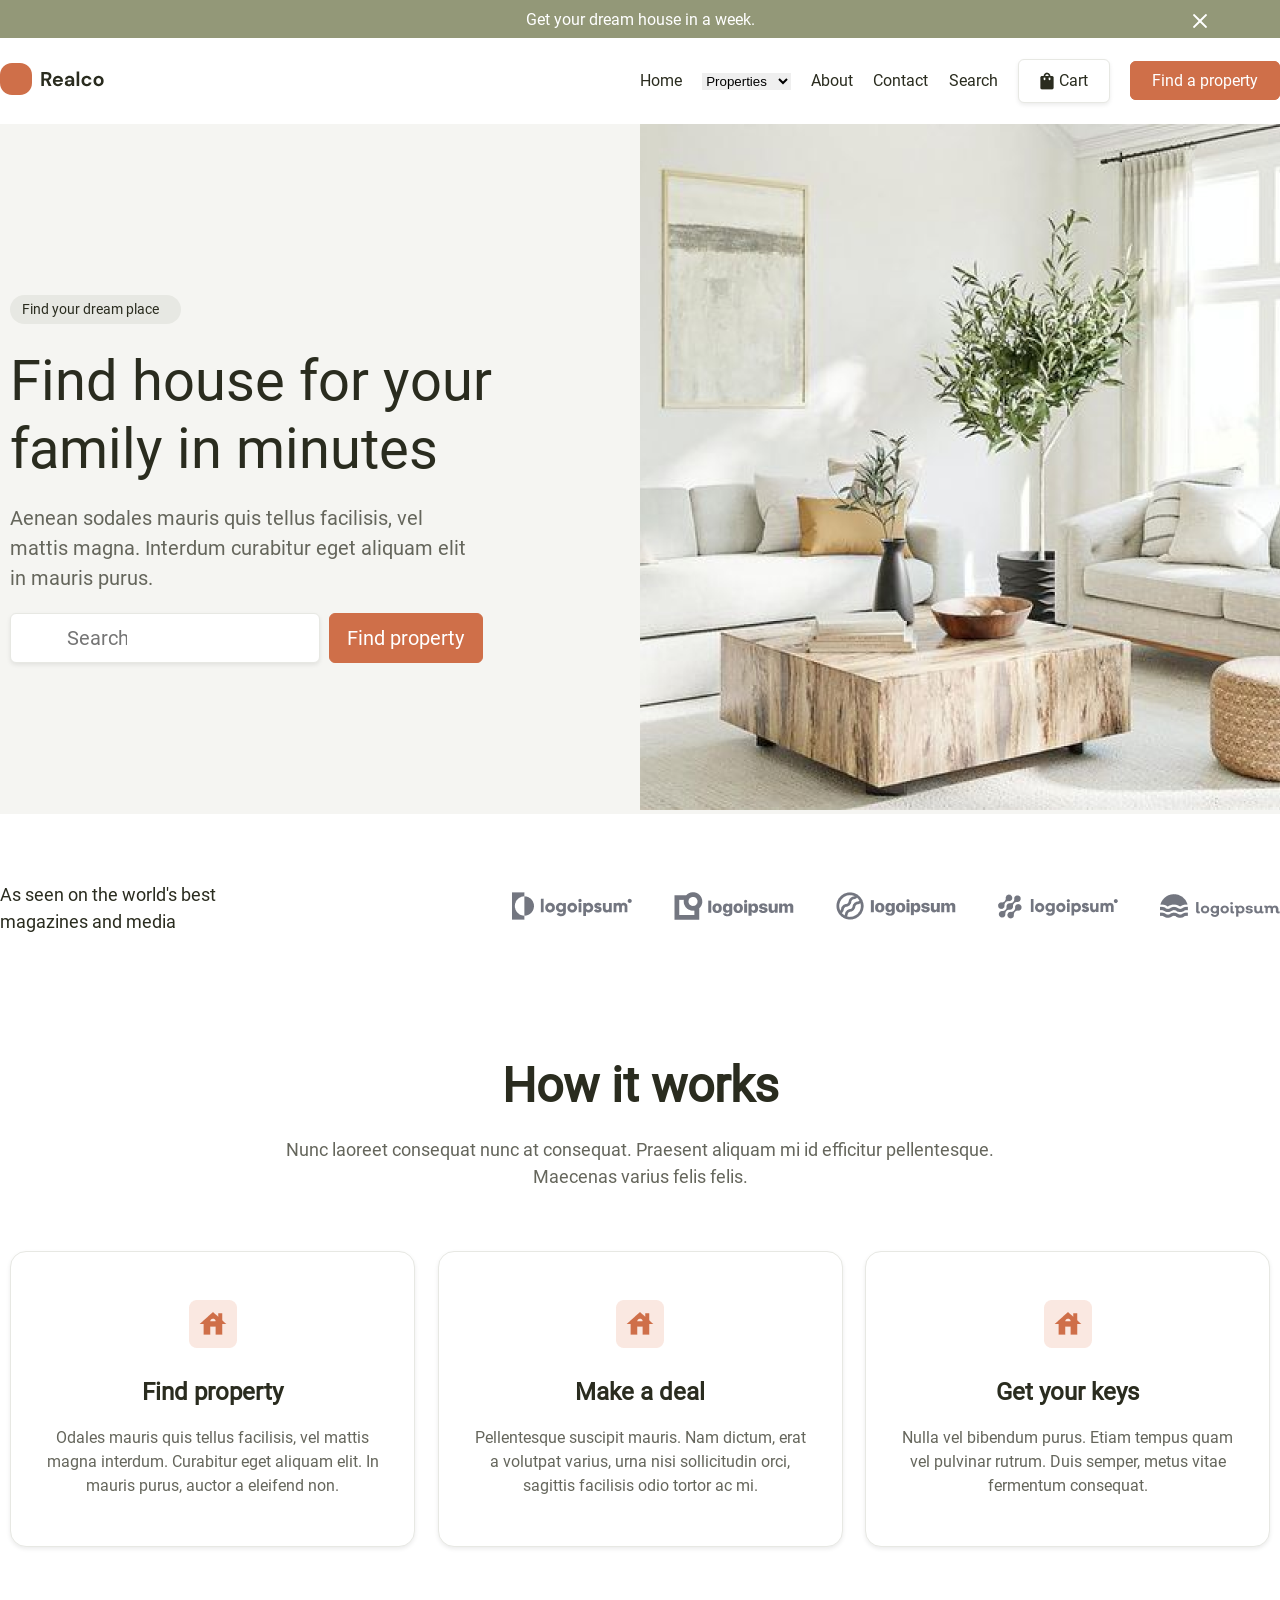
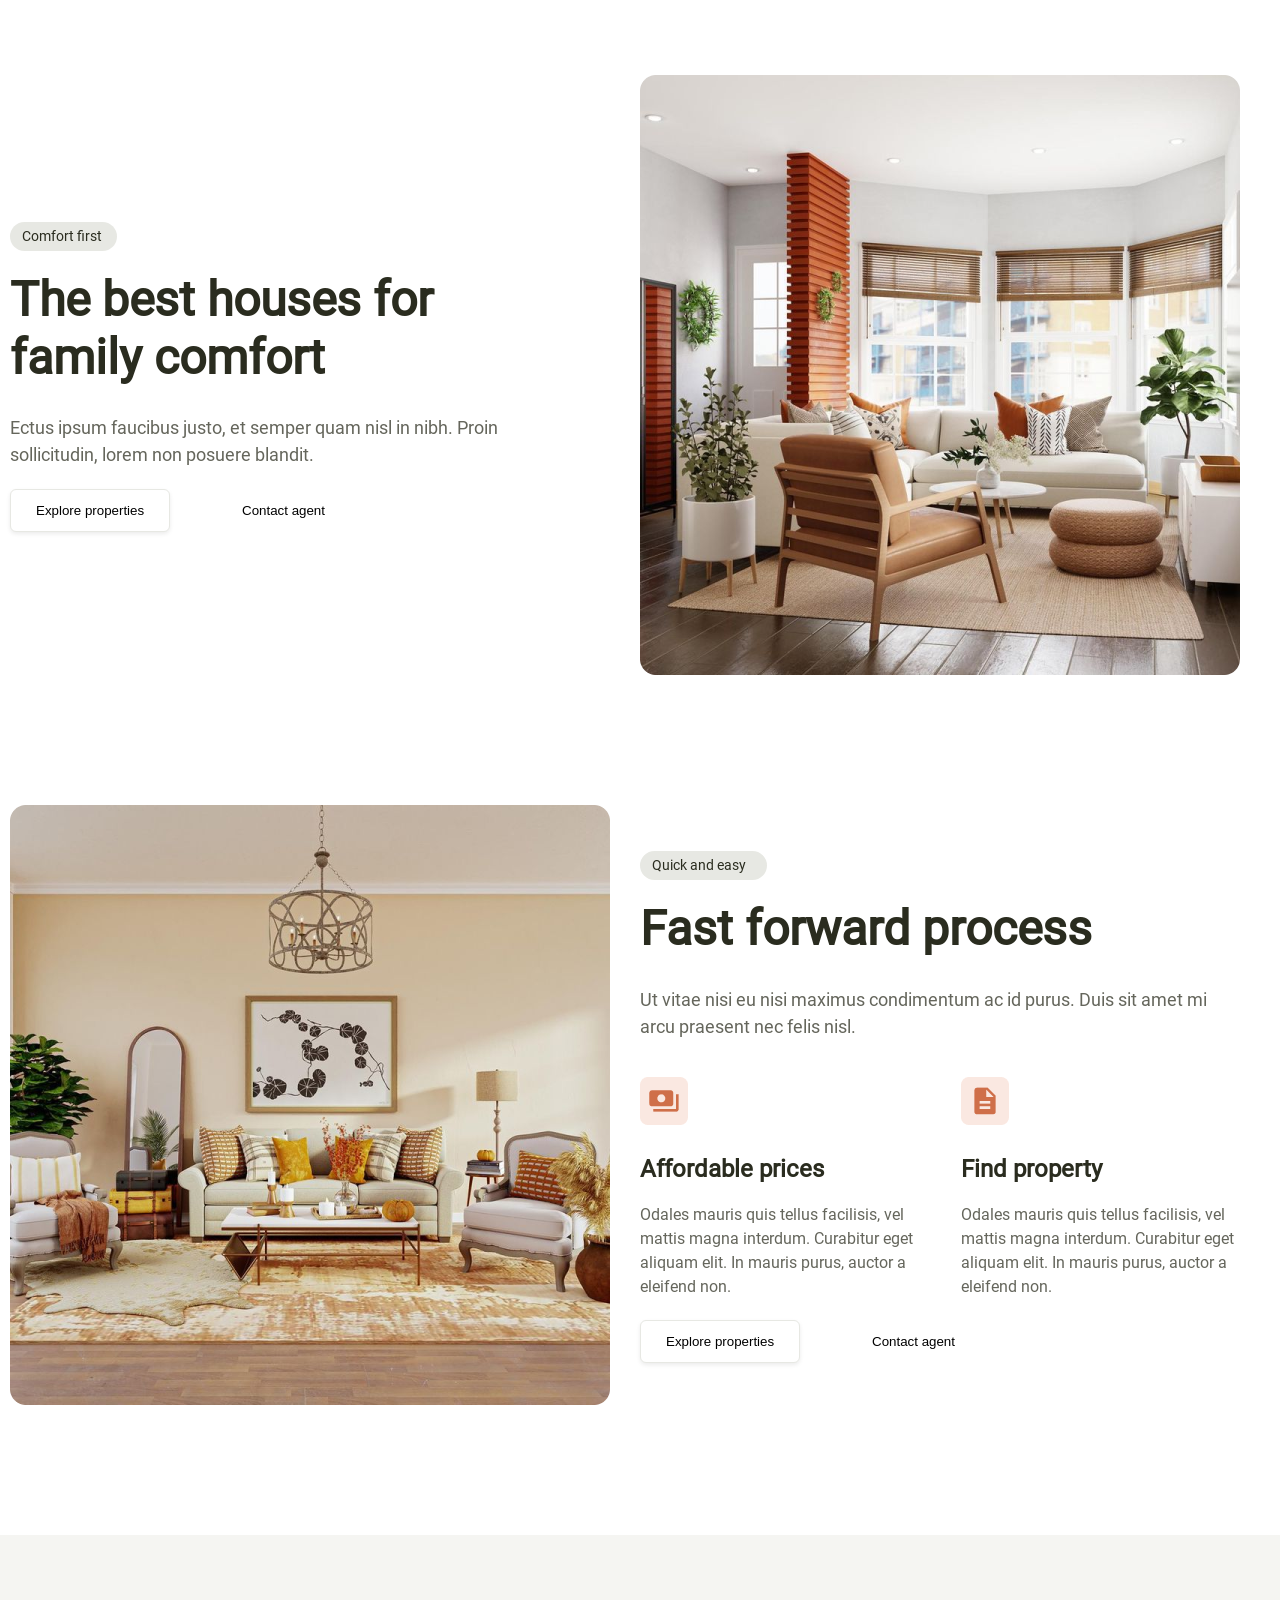
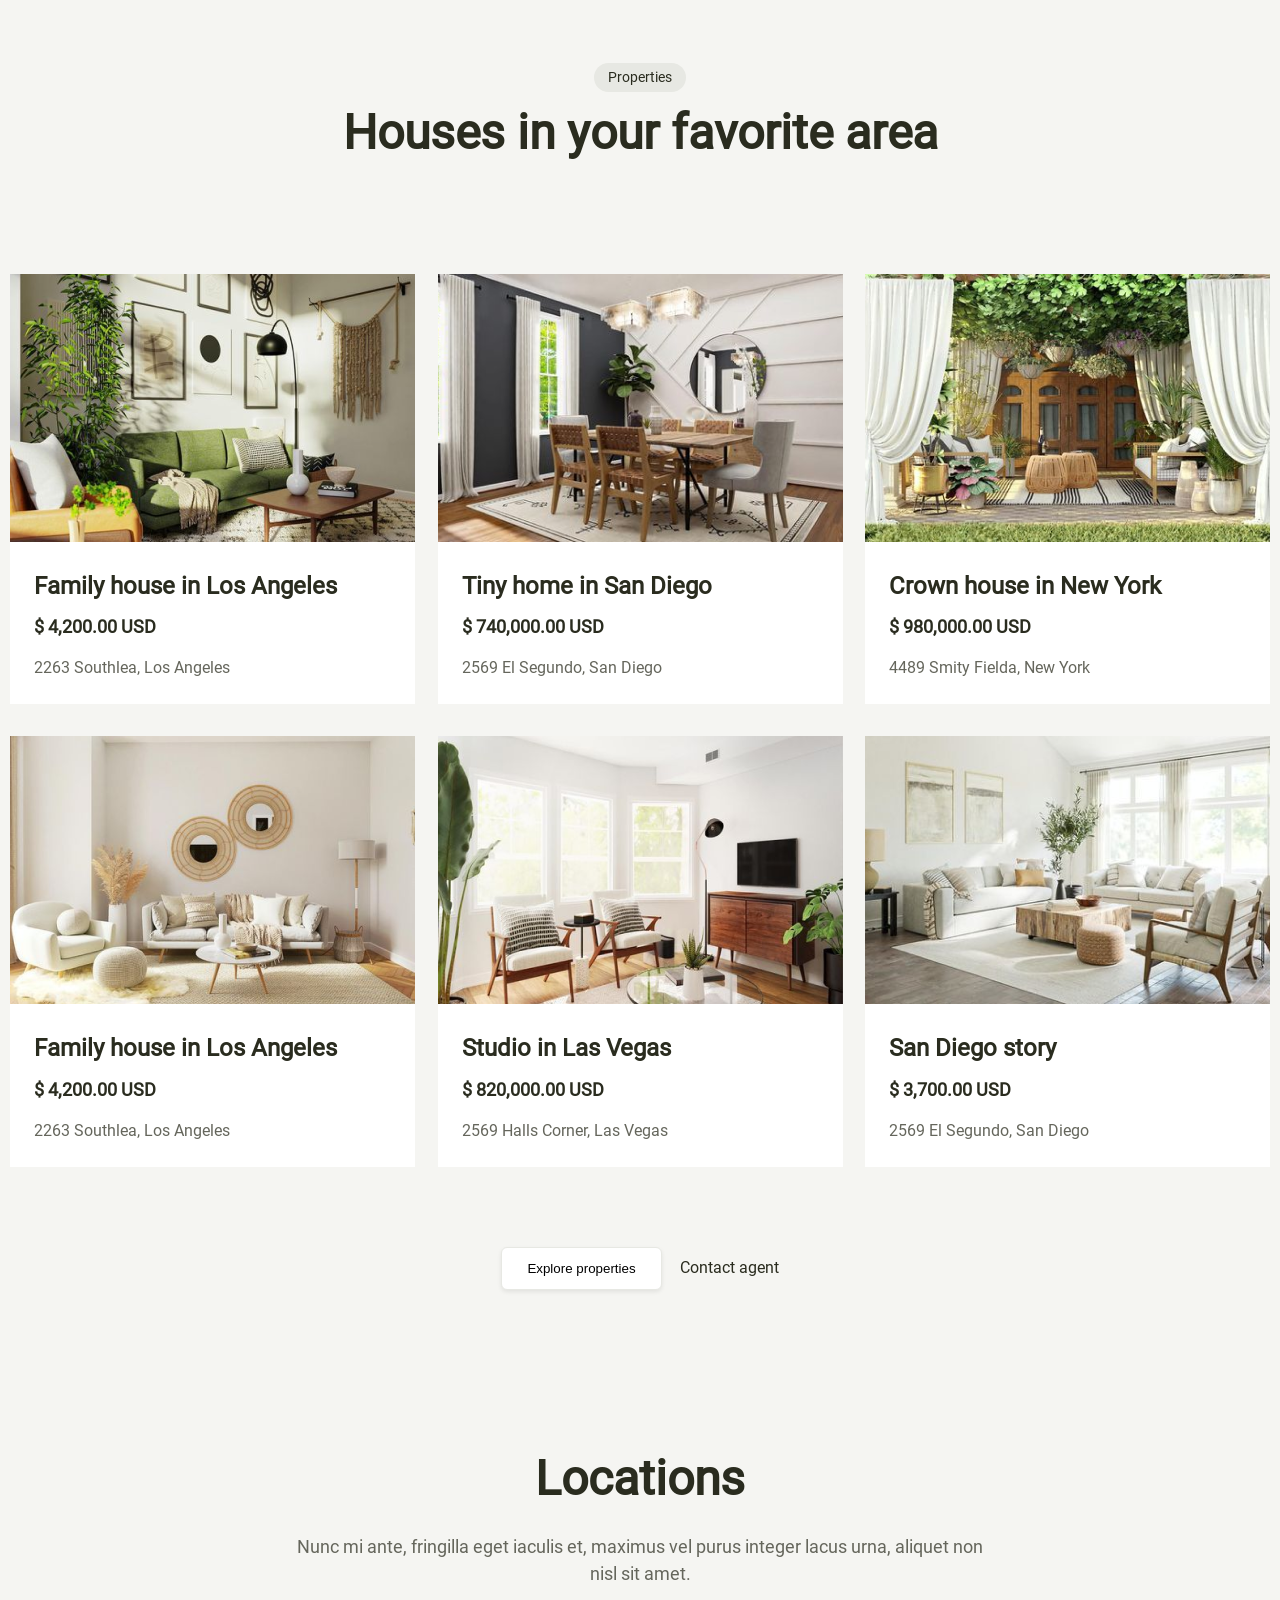
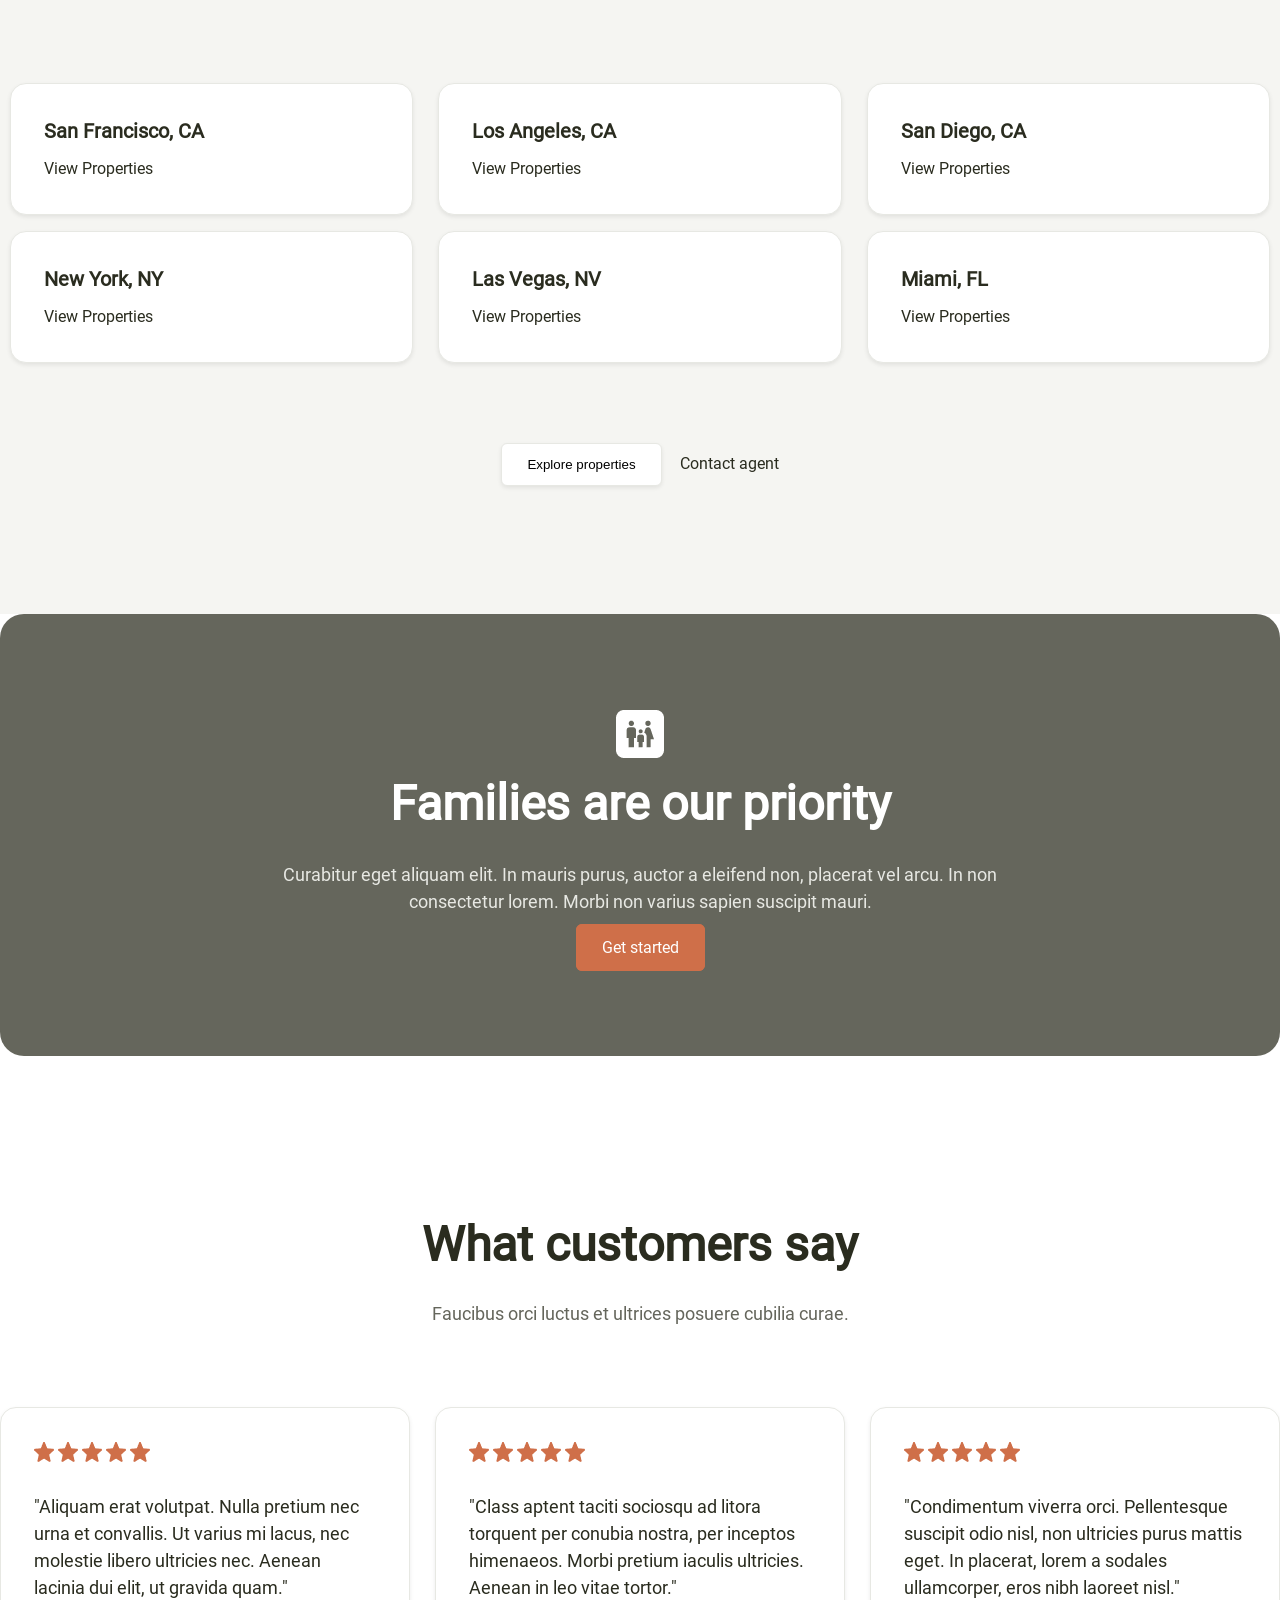
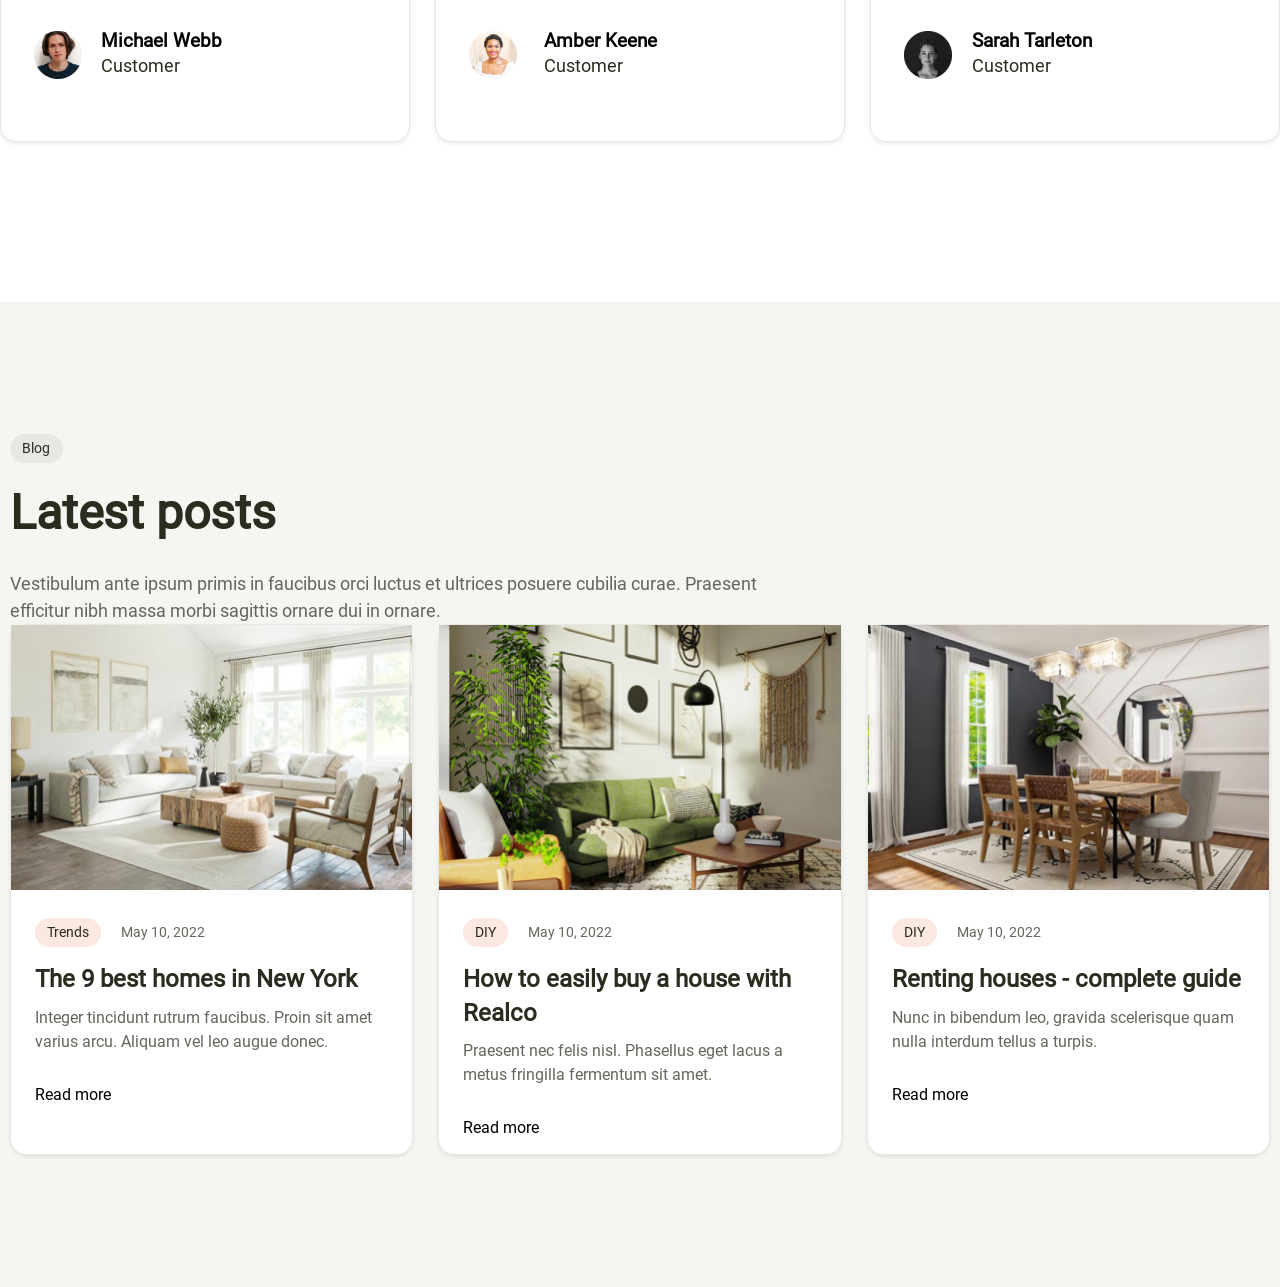
==== commit a727fb3a: "added" ====
--- a/index.html
+++ b/index.html
@@ -455,6 +455,80 @@
         </li>
       </ul>
     </section>
+    
+    <div class="latest_wrapper">
+      <section class="latest container">
+        <p class="info">Blog</p>
+        <h2>
+          Latest posts
+        </h2>
+        <p class="text">
+          Vestibulum ante ipsum primis in faucibus orci luctus et ultrices posuere cubilia curae. Praesent efficitur nibh massa morbi sagittis ornare dui in ornare.
+        </p>
+        <ul>
+          <li>
+            <img src="./img/latset_img1.png" alt="">
+            <div>
+              <p class="infos">
+                Trends
+              </p>  
+              <p class="date">
+                May 10, 2022
+              </p>
+              <h3>
+                The 9 best homes in New York
+              </h3>
+              <p class="texts">
+                Integer tincidunt rutrum faucibus. Proin sit amet varius arcu. Aliquam vel leo augue donec.
+              </p>
+              <a href="#">
+                Read more
+              </a>
+            </div>
+          </li>
+          <li>
+            <img src="./img/latset_img2.png" alt="">
+            <div>
+              <p class="infos">
+                DIY
+              </p>  
+              <p class="date">
+                May 10, 2022
+              </p>
+              <h3>
+                How to easily buy a house with Realco
+              </h3>
+              <p class="texts">
+                Praesent nec felis nisl. Phasellus eget lacus a metus fringilla fermentum sit amet.  
+              </p>
+              <a href="#">
+                Read more
+              </a>
+            </div>
+          </li>
+          <li>
+            <img src="./img/latset_img3.png" alt="">
+            <div>
+              <p class="infos">
+                DIY
+              </p>  
+              <p class="date">
+                May 10, 2022
+              </p>
+              <h3>
+                Renting houses - complete guide
+              </h3>
+              <p class="texts">
+                Nunc in bibendum leo, gravida scelerisque quam nulla interdum tellus a turpis.  
+              </p>
+              <a href="#">
+                Read more
+              </a>
+            </div>
+          </li>
+        </ul>
+      </section>
+    </div>
   </main>
 
   <footer></footer>
--- a/scss/style.css
+++ b/scss/style.css
@@ -786,4 +786,106 @@
   align-items: center;
   justify-content: space-between;
   flex-wrap: wrap;
+}
+.home main .latest_wrapper {
+  padding: 132px 0;
+  background-color: #F5F5F2;
+}
+.home main .latest_wrapper .latest .info {
+  margin-bottom: 21px;
+  width: 53px;
+  padding: 4px 12px;
+  color: #2A2C1F;
+  font-family: Roboto;
+  font-size: 14px;
+  font-style: normal;
+  font-weight: 400;
+  line-height: 21px; /* 150% */
+  border-radius: 32px;
+  background: #E7E8E3;
+}
+.home main .latest_wrapper .latest h2 {
+  color: #2A2C1F;
+  font-family: Roboto;
+  font-size: 48px;
+  font-style: normal;
+  font-weight: 700;
+  line-height: 57.6px; /* 120% */
+  margin-bottom: 29px;
+}
+.home main .latest_wrapper .latest .text {
+  width: 60%;
+  color: #65665C;
+  font-family: Roboto;
+  font-size: 18px;
+  font-style: normal;
+  font-weight: 400;
+  line-height: 27px; /* 150% */
+}
+.home main .latest_wrapper .latest ul {
+  display: flex;
+  justify-content: space-between;
+  align-items: center;
+  flex-wrap: wrap;
+}
+.home main .latest_wrapper .latest ul li {
+  width: 32%;
+  height: 531px;
+  background-color: #ffffff;
+  border-radius: 16px;
+  border: 1px solid #E7E8E3;
+  background: #FFF;
+  box-shadow: 0px 2px 4px 0px rgba(0, 0, 0, 0.08);
+  transition: all 0.5s ease;
+}
+.home main .latest_wrapper .latest ul li:hover {
+  background: rgb(243, 195, 195);
+  box-shadow: 10px 12px 14px 0px rgba(0, 0, 0, 0.08);
+}
+.home main .latest_wrapper .latest ul li img {
+  width: 100%;
+}
+.home main .latest_wrapper .latest ul li div {
+  padding: 24px;
+}
+.home main .latest_wrapper .latest ul li div .infos {
+  padding: 4px 12px;
+  display: inline-block;
+  color: #2A2C1F;
+  font-family: Roboto;
+  font-size: 14px;
+  font-style: normal;
+  font-weight: 400;
+  line-height: 21px; /* 150% */
+  border-radius: 32px;
+  background: #FAE8E1;
+}
+.home main .latest_wrapper .latest ul li div .date {
+  display: inline-block;
+  margin-left: 16px;
+  color: #65665C;
+  font-family: Roboto;
+  font-size: 14px;
+  font-style: normal;
+  font-weight: 400;
+  line-height: 21px; /* 150% */
+}
+.home main .latest_wrapper .latest ul li div h3 {
+  margin-top: 16px;
+  margin-bottom: 9px;
+  color: #2A2C1F;
+  font-family: Roboto;
+  font-size: 24px;
+  font-style: normal;
+  font-weight: 700;
+  line-height: 33.6px; /* 140% */
+}
+.home main .latest_wrapper .latest ul li div .texts {
+  margin-bottom: 31px;
+  color: #65665C;
+  font-family: Roboto;
+  font-size: 16px;
+  font-style: normal;
+  font-weight: 400;
+  line-height: 24px; /* 150% */
 }/*# sourceMappingURL=style.css.map */
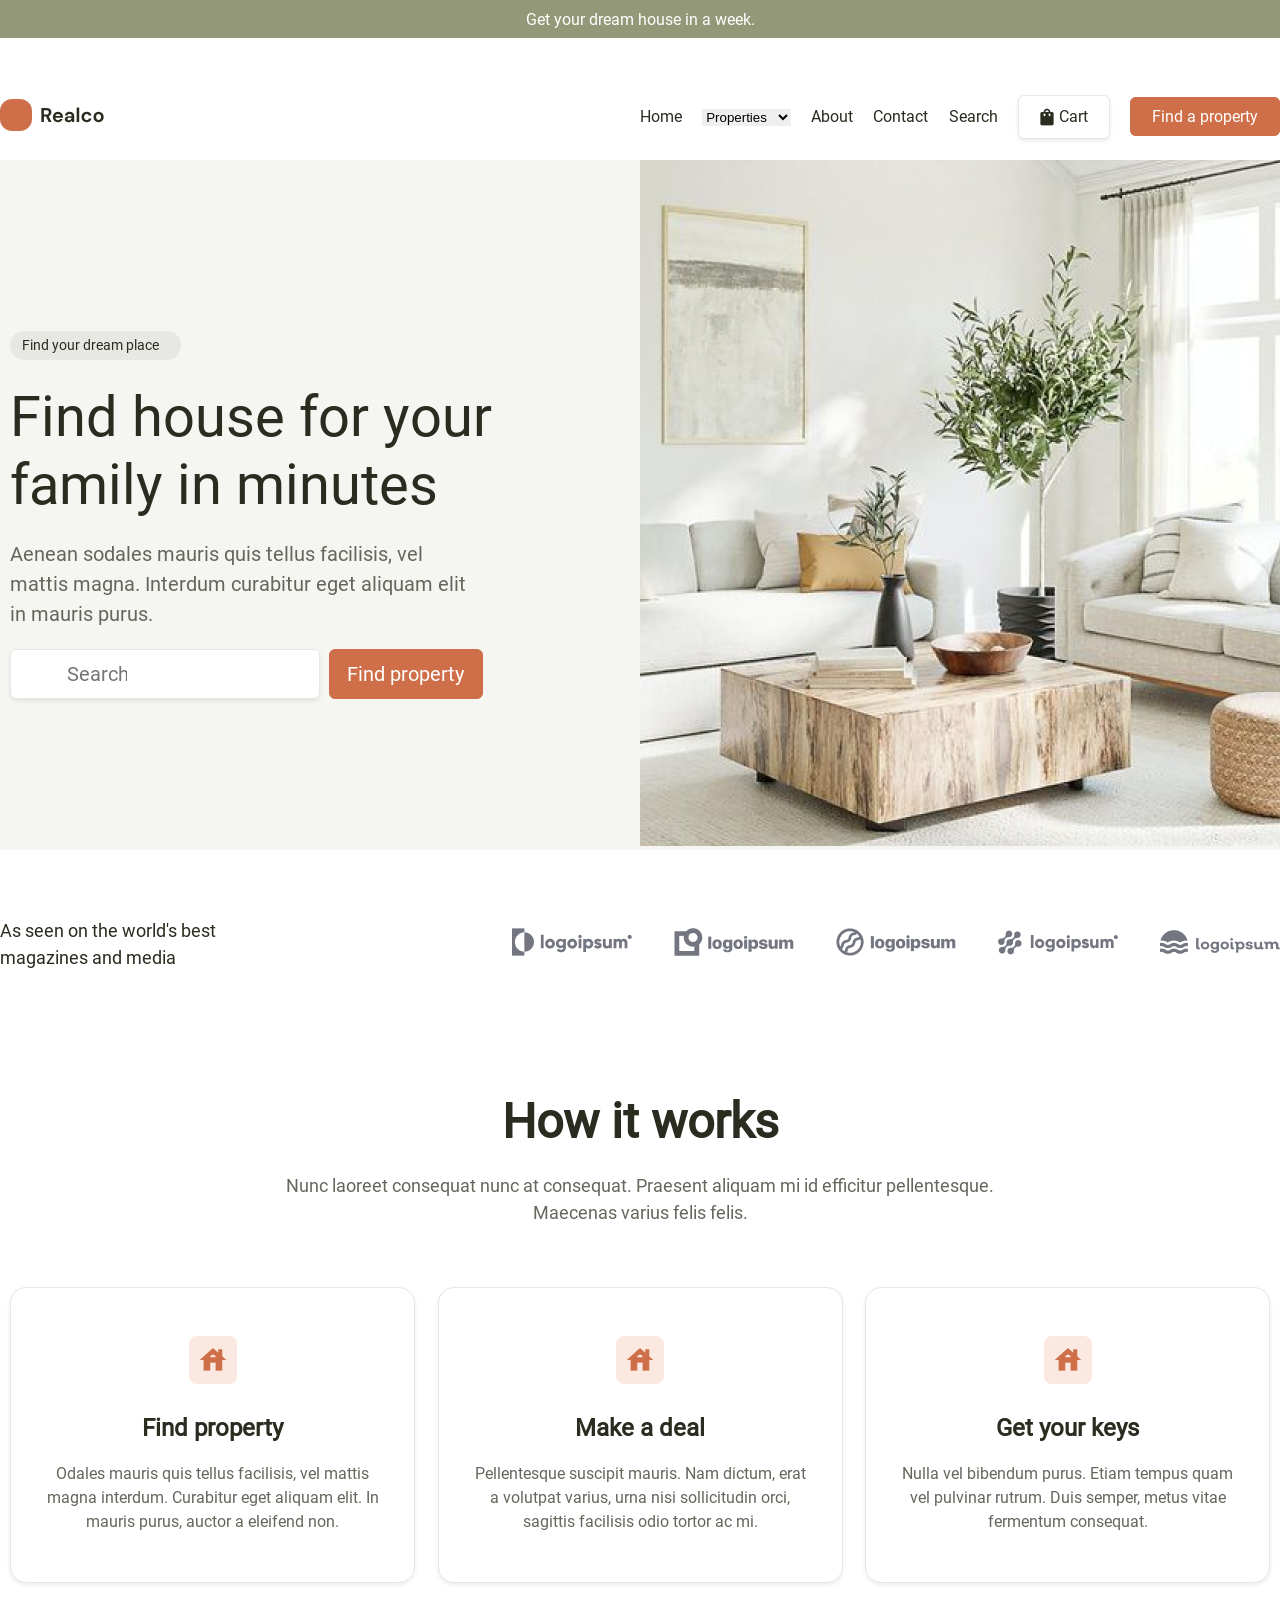
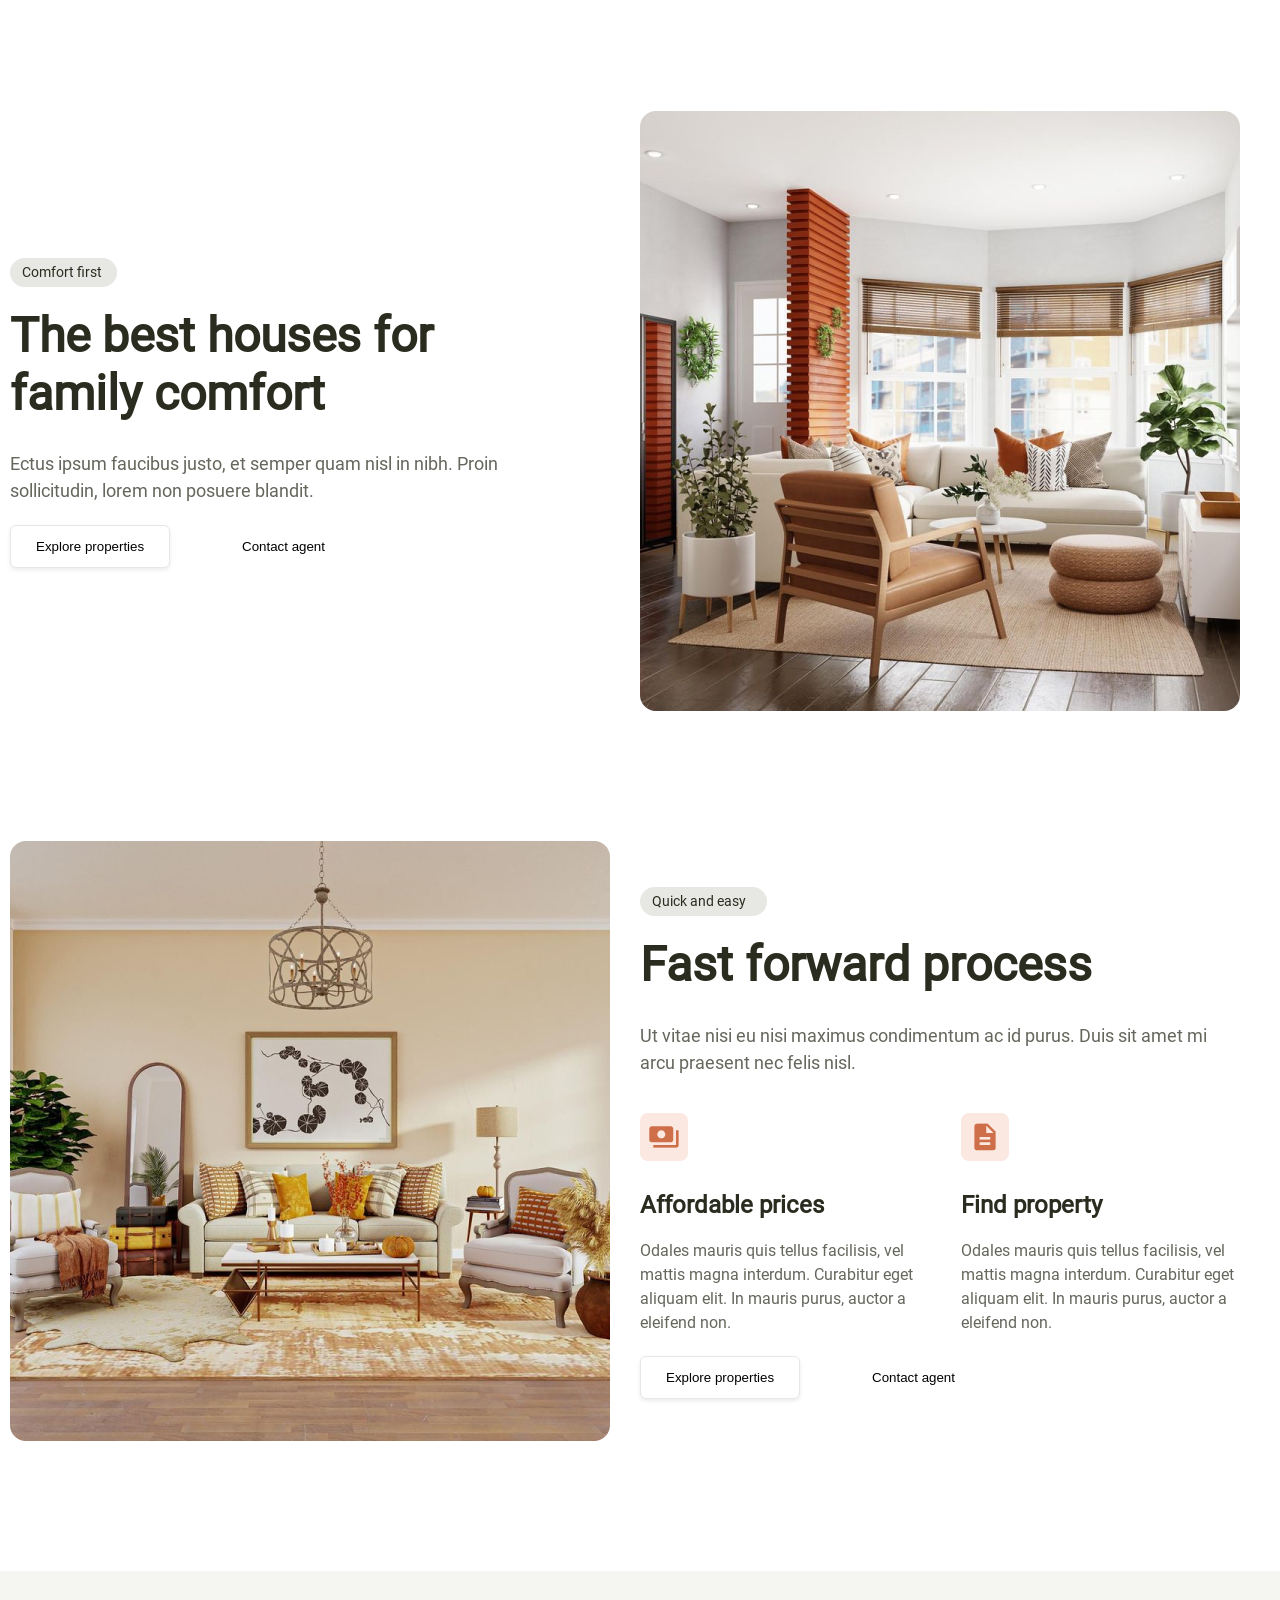
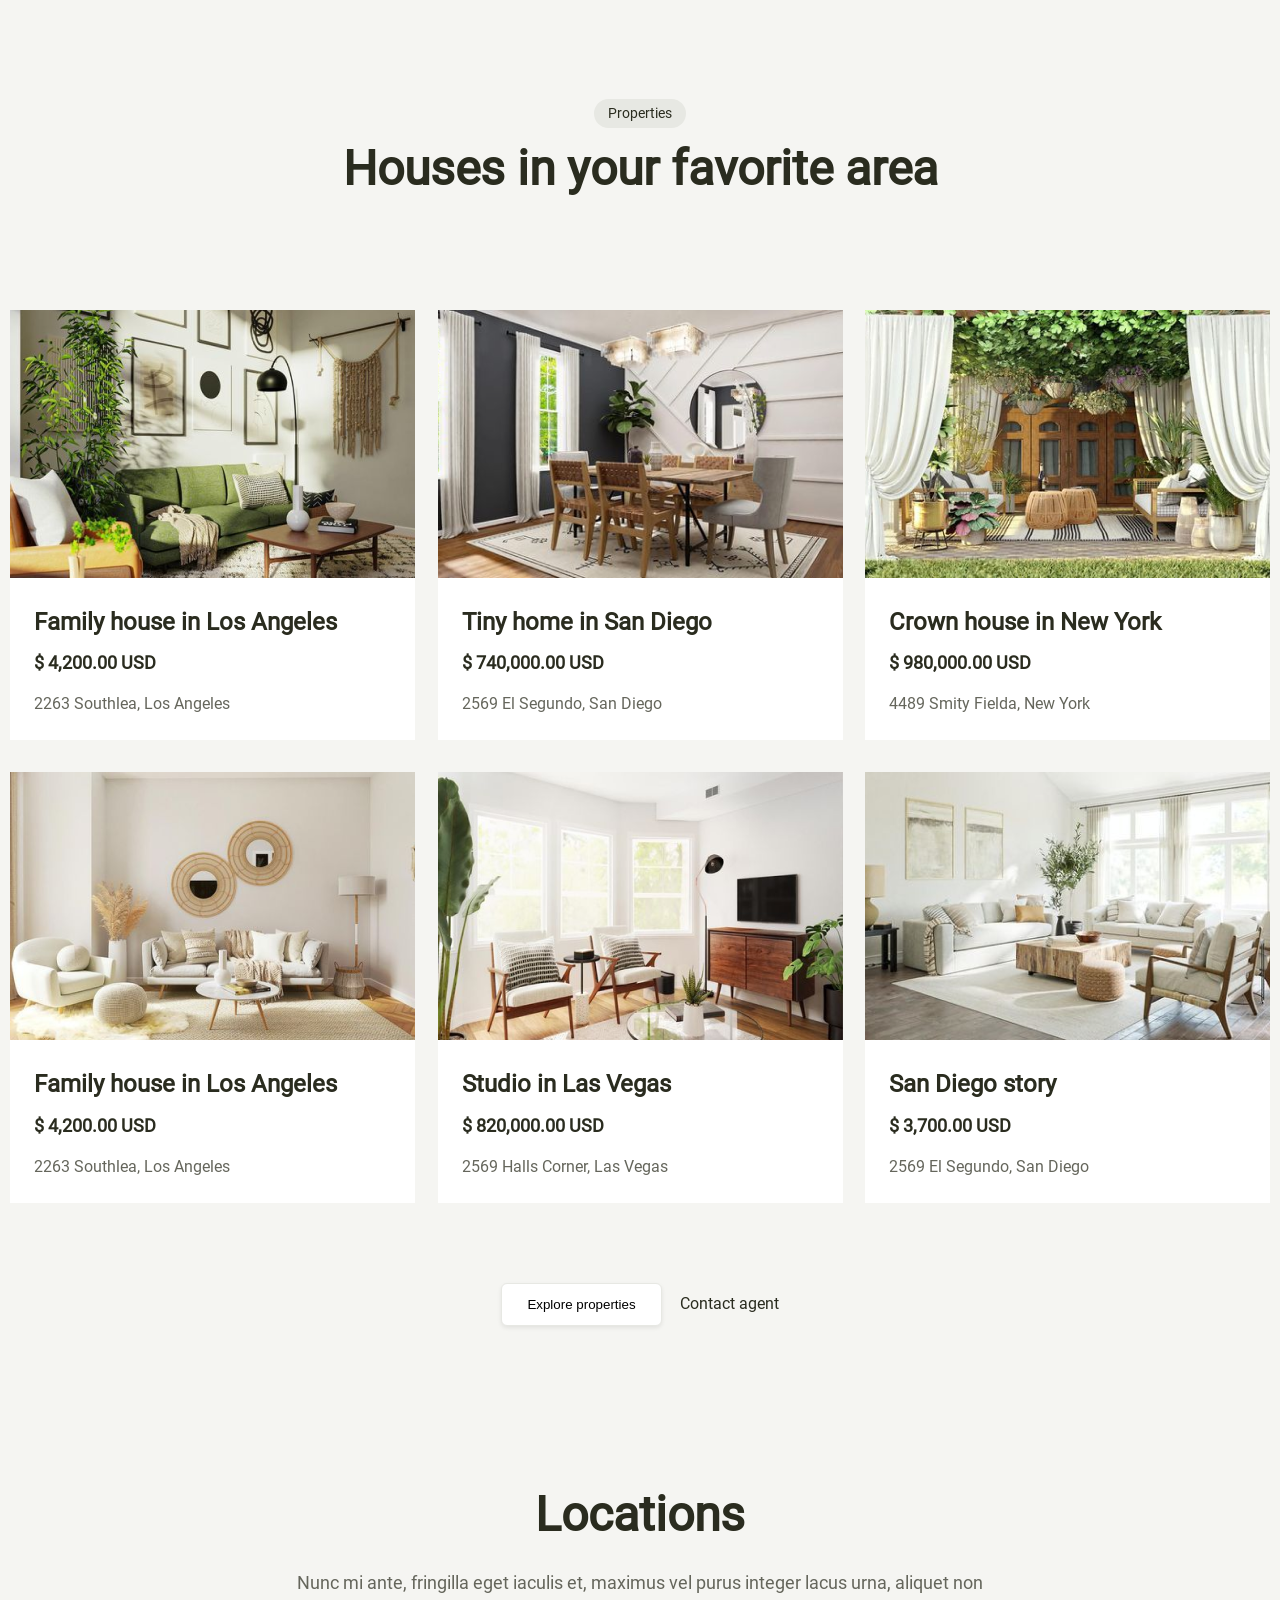
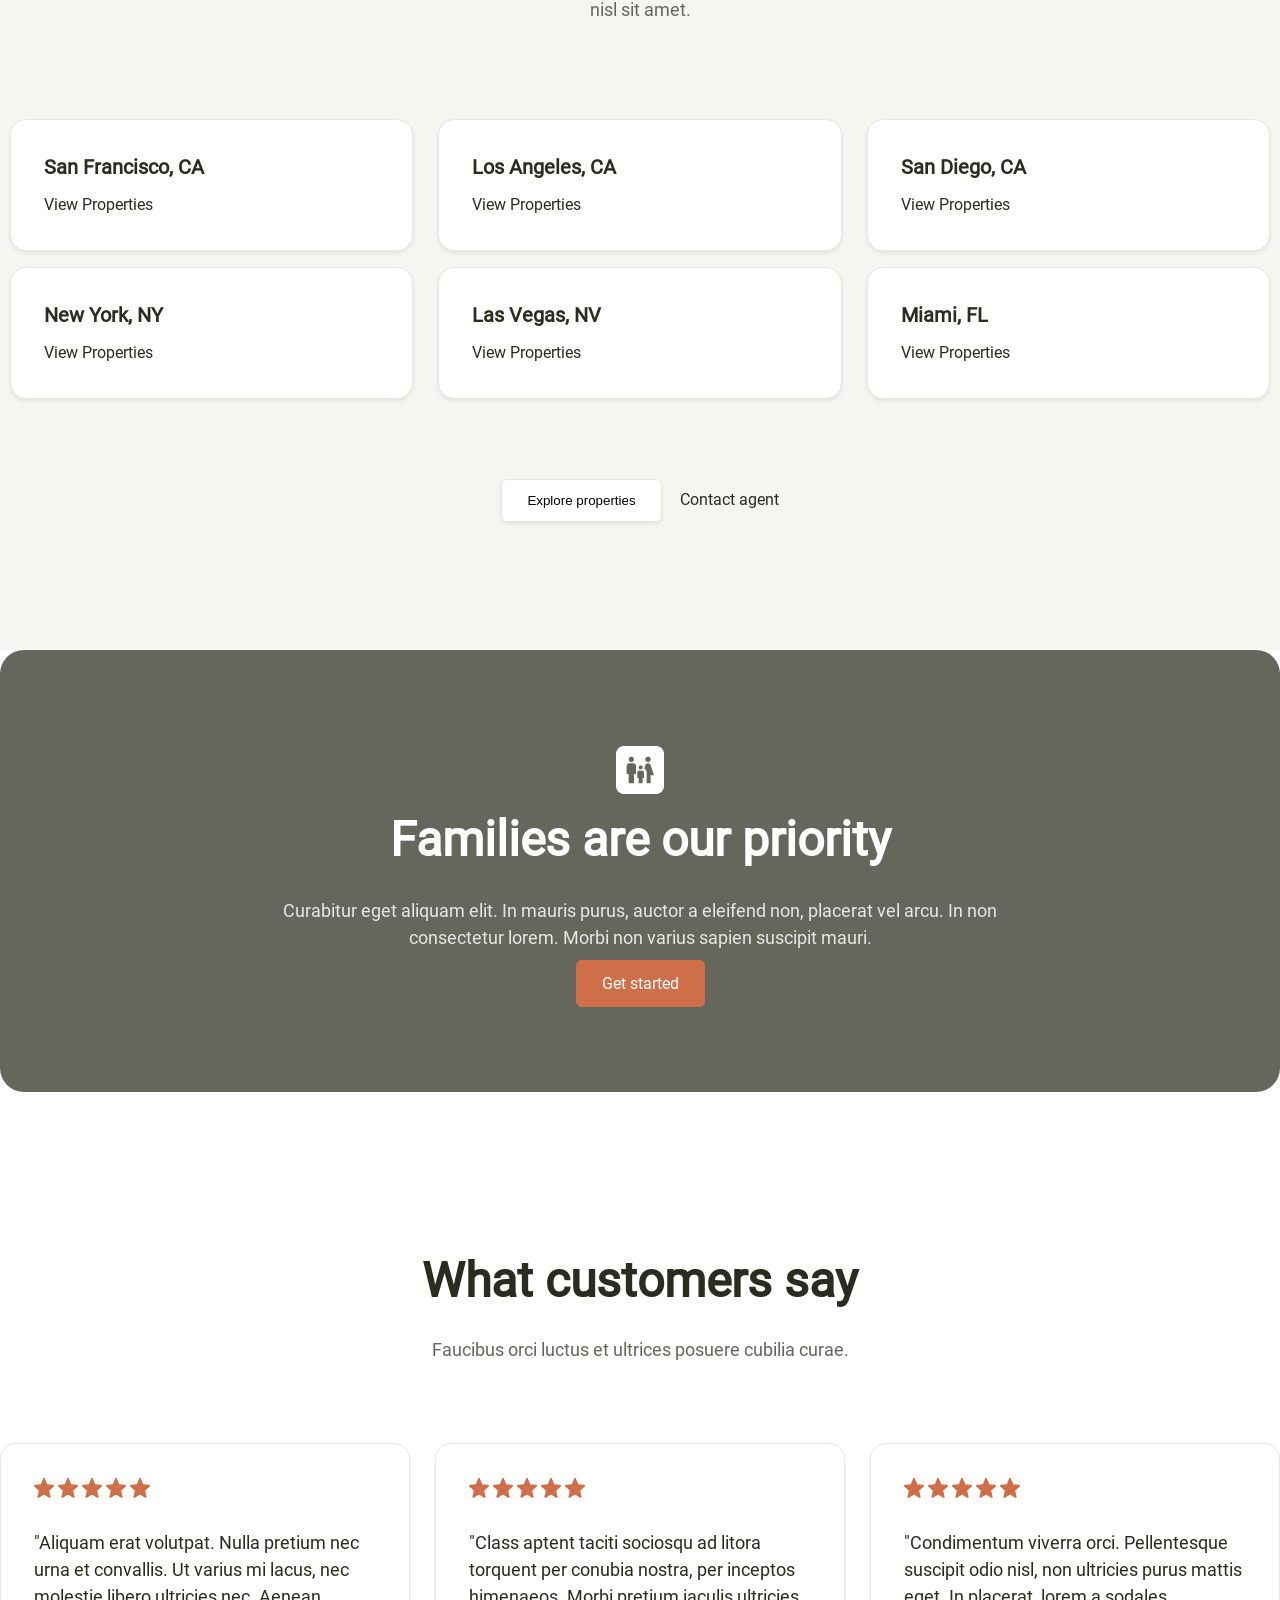
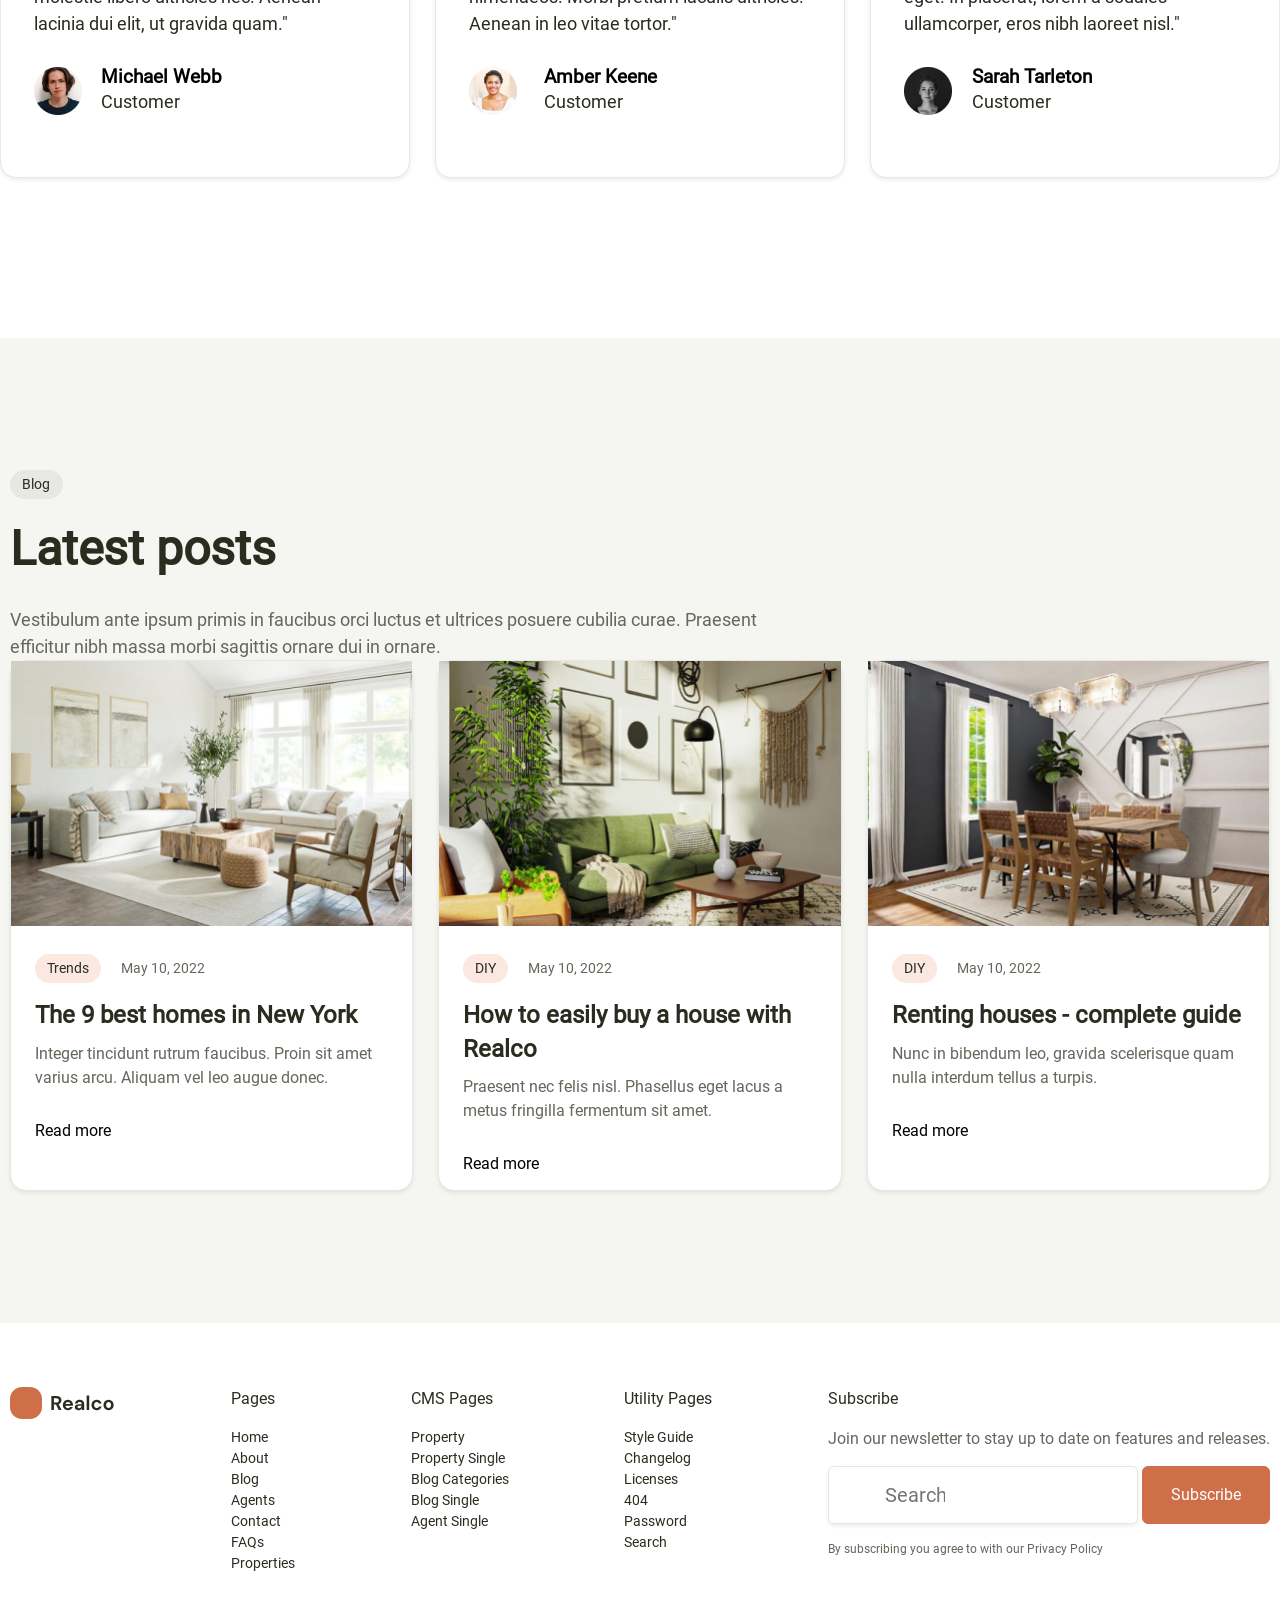
==== commit d6953346: "added" ====
--- a/index.html
+++ b/index.html
@@ -531,7 +531,145 @@
     </div>
   </main>
 
-  <footer></footer>
+  <footer class="footer container">
+    <div class="top">
+      <a href="#">
+        <img src="./img/site_logo.svg" alt=""> 
+      </a>
+      <div>
+        <ul>
+          <li>
+            <h4>
+              Pages
+            </h4>
+          </li>
+          <li>
+            <a href="#">
+              Home
+            </a>
+          </li>
+          <li>
+            <a href="#">
+              About
+            </a>
+          </li>
+          <li>
+            <a href="#">
+              Blog
+            </a>
+          </li>
+          <li>
+            <a href="#">
+              Agents
+            </a>
+          </li>
+          <li>
+            <a href="#">
+              Contact
+            </a>
+          </li>
+          <li>
+            <a href="#">
+              FAQs
+            </a>
+          </li>
+          <li>
+            <a href="#">
+              Properties
+            </a>
+          </li>
+        </ul>
+      </div> 
+      <div>
+        <ul>
+          <li>
+            <h4>
+              CMS Pages
+            </h4>
+          </li>
+          <li>
+            <a href="#">
+              Property
+            </a>
+          </li>
+          <li>
+            <a href="#">
+              Property Single
+            </a>
+          </li>
+          <li>
+            <a href="#">
+              Blog Categories
+            </a>
+          </li>
+          <li>
+            <a href="#">
+              Blog Single
+            </a>
+          </li>
+          <li>
+            <a href="#">
+              Agent Single
+            </a>
+          </li>
+        </ul>
+      </div> 
+      <div>
+        <ul>
+          <li>
+            <h4>
+              Utility Pages
+            </h4>
+          </li>
+          <li>
+            <a href="#">
+              Style Guide
+            </a>
+          </li>
+          <li>
+            <a href="#">
+              Changelog
+            </a>
+          </li>
+          <li>
+            <a href="#">
+              Licenses
+            </a>
+          </li>
+          <li>
+            <a href="#">
+              404
+            </a>
+          </li>
+          <li>
+            <a href="#">
+              Password
+            </a>
+          </li>
+          <li>
+            <a href="#">
+              Search
+            </a>
+          </li>
+        </ul>
+      </div> 
+      <div>
+        <h4>
+          Subscribe
+        </h4>
+        <p class="info_full">
+          Join our newsletter to stay up to date on features and releases.
+        </p>
+        <form action="">
+          <input type="text" placeholder="Search">
+          <button>Subscribe</button>
+        </form>
+        <p class="priv">
+          By subscribing you agree to with our Privacy Policy
+        </p>
+      </div>
+    </div>
+  </footer>
 
 </body>
 </html>
--- a/scss/style.css
+++ b/scss/style.css
@@ -56,12 +56,12 @@
   background-color: #939878;
   position: relative;
 }
-.home .info_rekIcon {
+.home .info_rek .info_rekIcon {
   position: absolute;
   top: 5px;
   right: 5%;
 }
-.home .info_rekIcon :hover {
+.home .info_rek .info_rekIcon :hover {
   fill: red;
 }
 .home header {
@@ -888,4 +888,88 @@
   font-style: normal;
   font-weight: 400;
   line-height: 24px; /* 150% */
+}
+.home .footer {
+  padding: 64px 10px;
+}
+.home .footer .top {
+  display: flex;
+  justify-content: space-between;
+  align-items: top;
+  flex-wrap: wrap;
+}
+.home .footer .top h4 {
+  margin-bottom: 16px;
+  color: #2A2C1F;
+  font-family: Roboto;
+  font-size: 16px;
+  font-style: normal;
+  font-weight: 400;
+  line-height: 24px; /* 150% */
+}
+.home .footer .top a {
+  margin-bottom: 16px;
+  color: #2A2C1F;
+  font-family: Roboto;
+  font-size: 14px;
+  font-style: normal;
+  font-weight: 400;
+  line-height: 21px; /* 150% */
+  transition: all 0.4s ease;
+}
+.home .footer .top a:hover {
+  color: rgb(246, 60, 60);
+}
+.home .footer .top div .info_full {
+  margin-bottom: 15px;
+  color: #65665C;
+  font-family: Roboto;
+  font-size: 16px;
+  font-style: normal;
+  font-weight: 400;
+  line-height: 24px; /* 150% */
+}
+.home .footer .top div form {
+  display: flex;
+  justify-content: space-between;
+  margin-bottom: 16px;
+}
+.home .footer .top div form input {
+  width: 310px;
+  padding: 9px 192px 9px 56px;
+  color: #65665C;
+  font-family: Roboto;
+  font-size: 20px;
+  font-style: normal;
+  font-weight: 400;
+  line-height: 30px; /* 150% */
+  border-radius: 6px;
+  border: 1px solid #E7E8E3;
+  background: #FFF;
+  box-shadow: 0px 2px 4px 0px rgba(0, 0, 0, 0.08);
+}
+.home .footer .top div form button {
+  padding: 13px 28px;
+  border-radius: 6px;
+  border: 1px solid #CF6F49;
+  background: #CF6F49;
+  color: #FFF;
+  font-family: Roboto;
+  font-size: 16px;
+  font-style: normal;
+  font-weight: 400;
+  line-height: 30px; /* 150% */
+  transition: all 0.3s ease;
+}
+.home .footer .top div form button:hover {
+  color: #CF6F49;
+  background-color: #ffffff;
+}
+.home .footer .top div .priv {
+  color: #65665C;
+  font-family: Roboto;
+  font-size: 12px;
+  font-style: normal;
+  font-weight: 400;
+  line-height: 18px; /* 150% */
 }/*# sourceMappingURL=style.css.map */
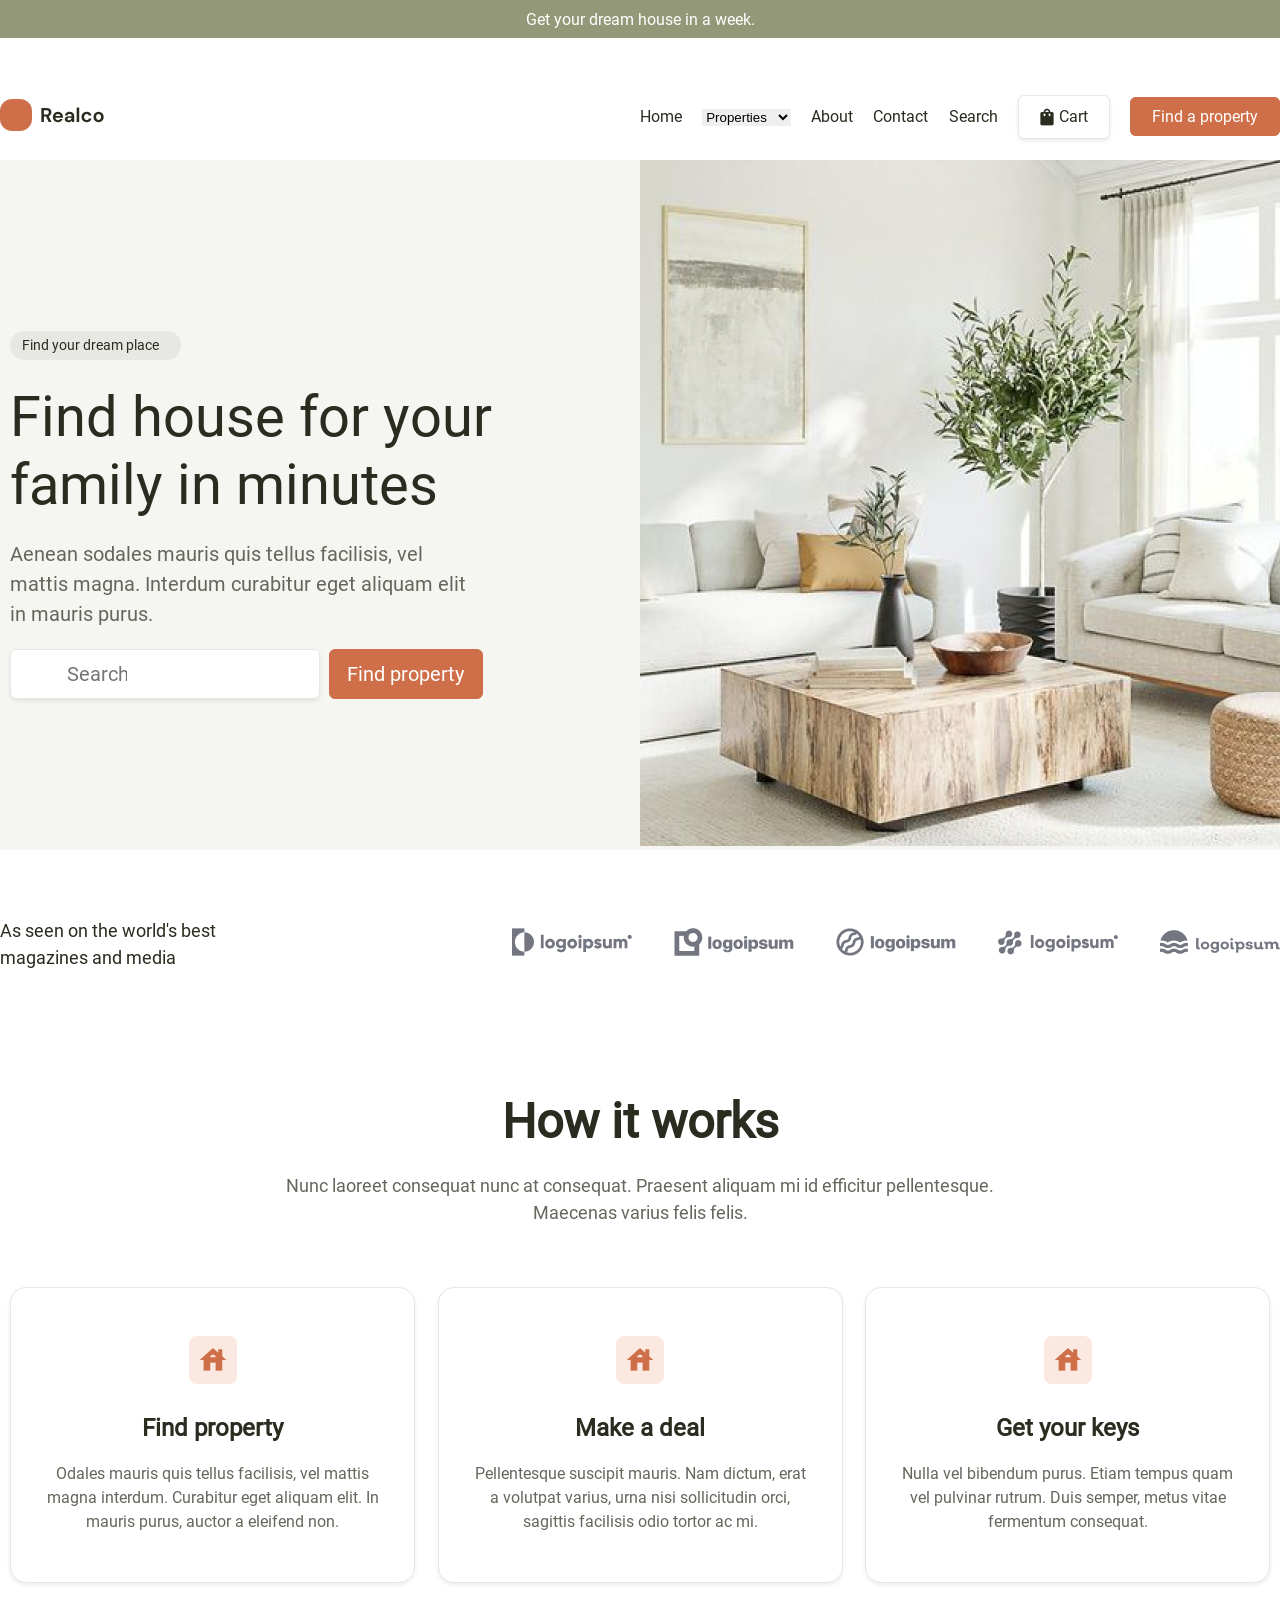
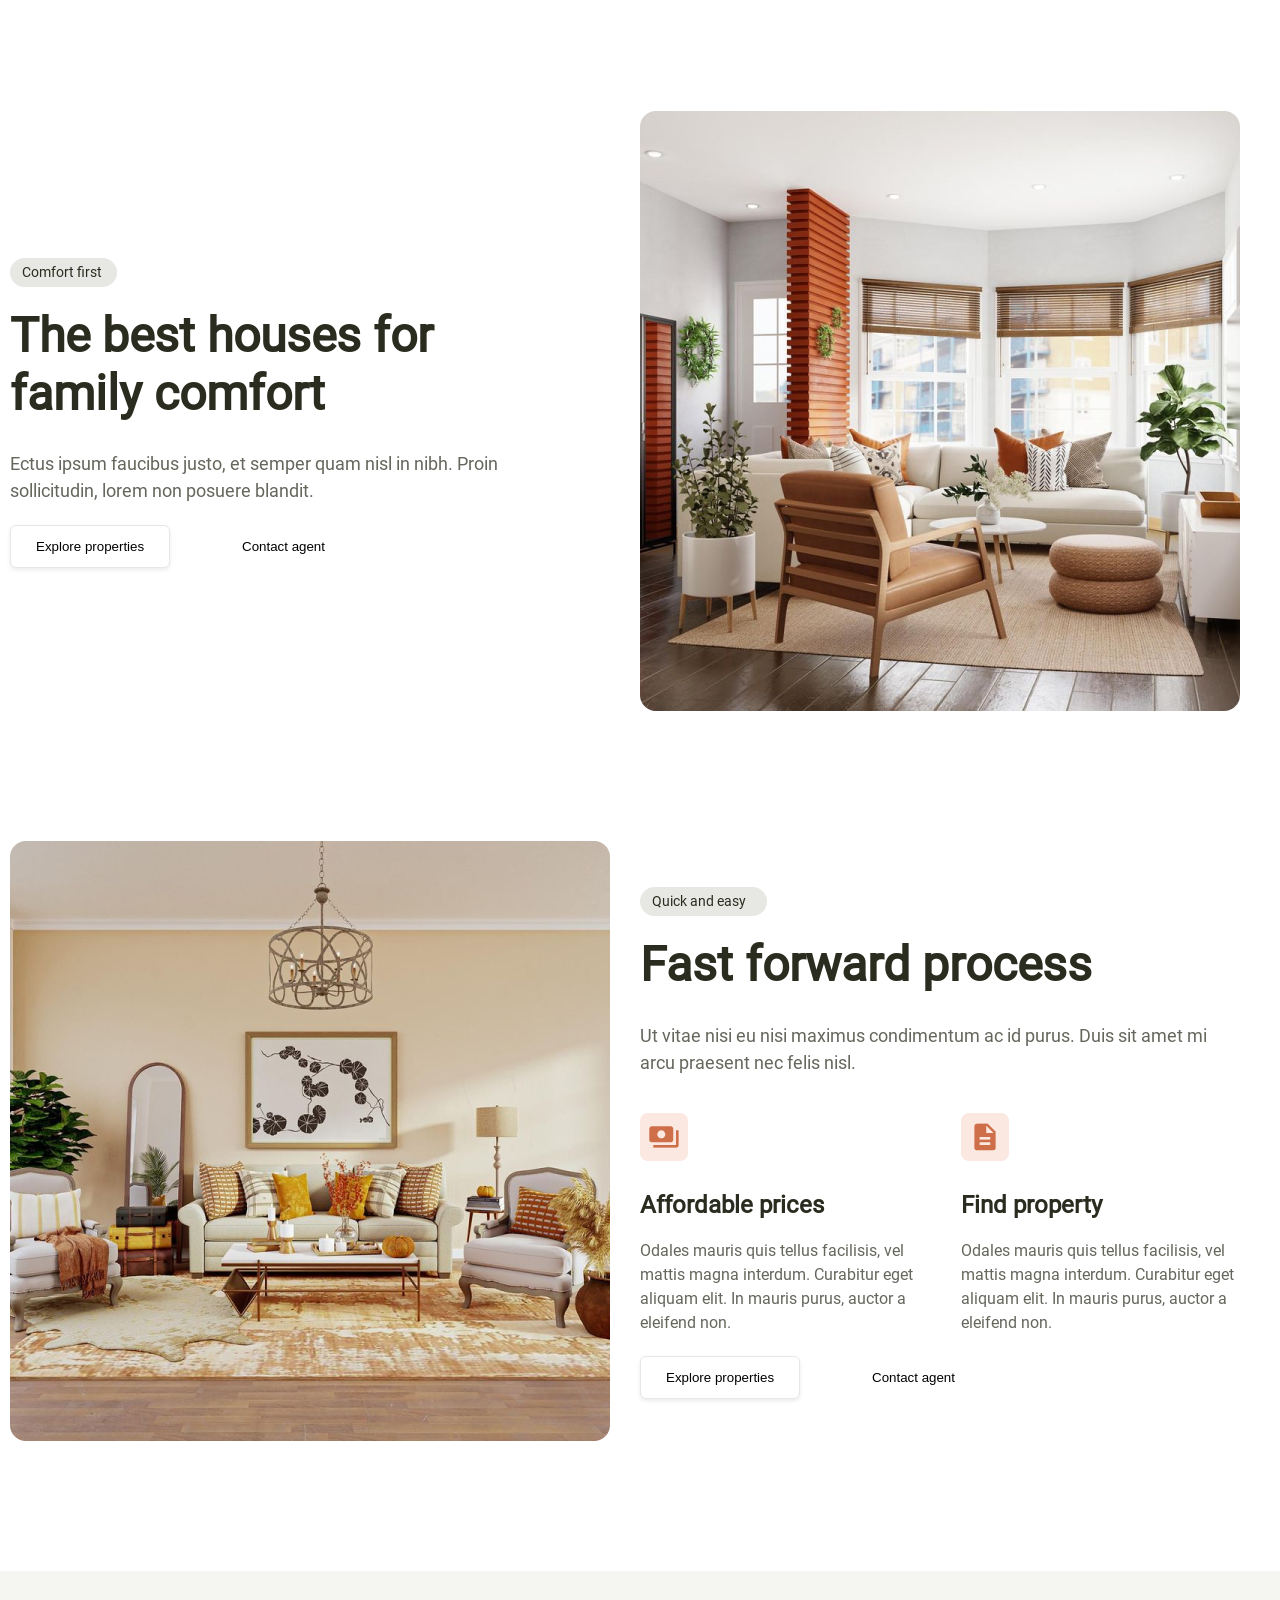
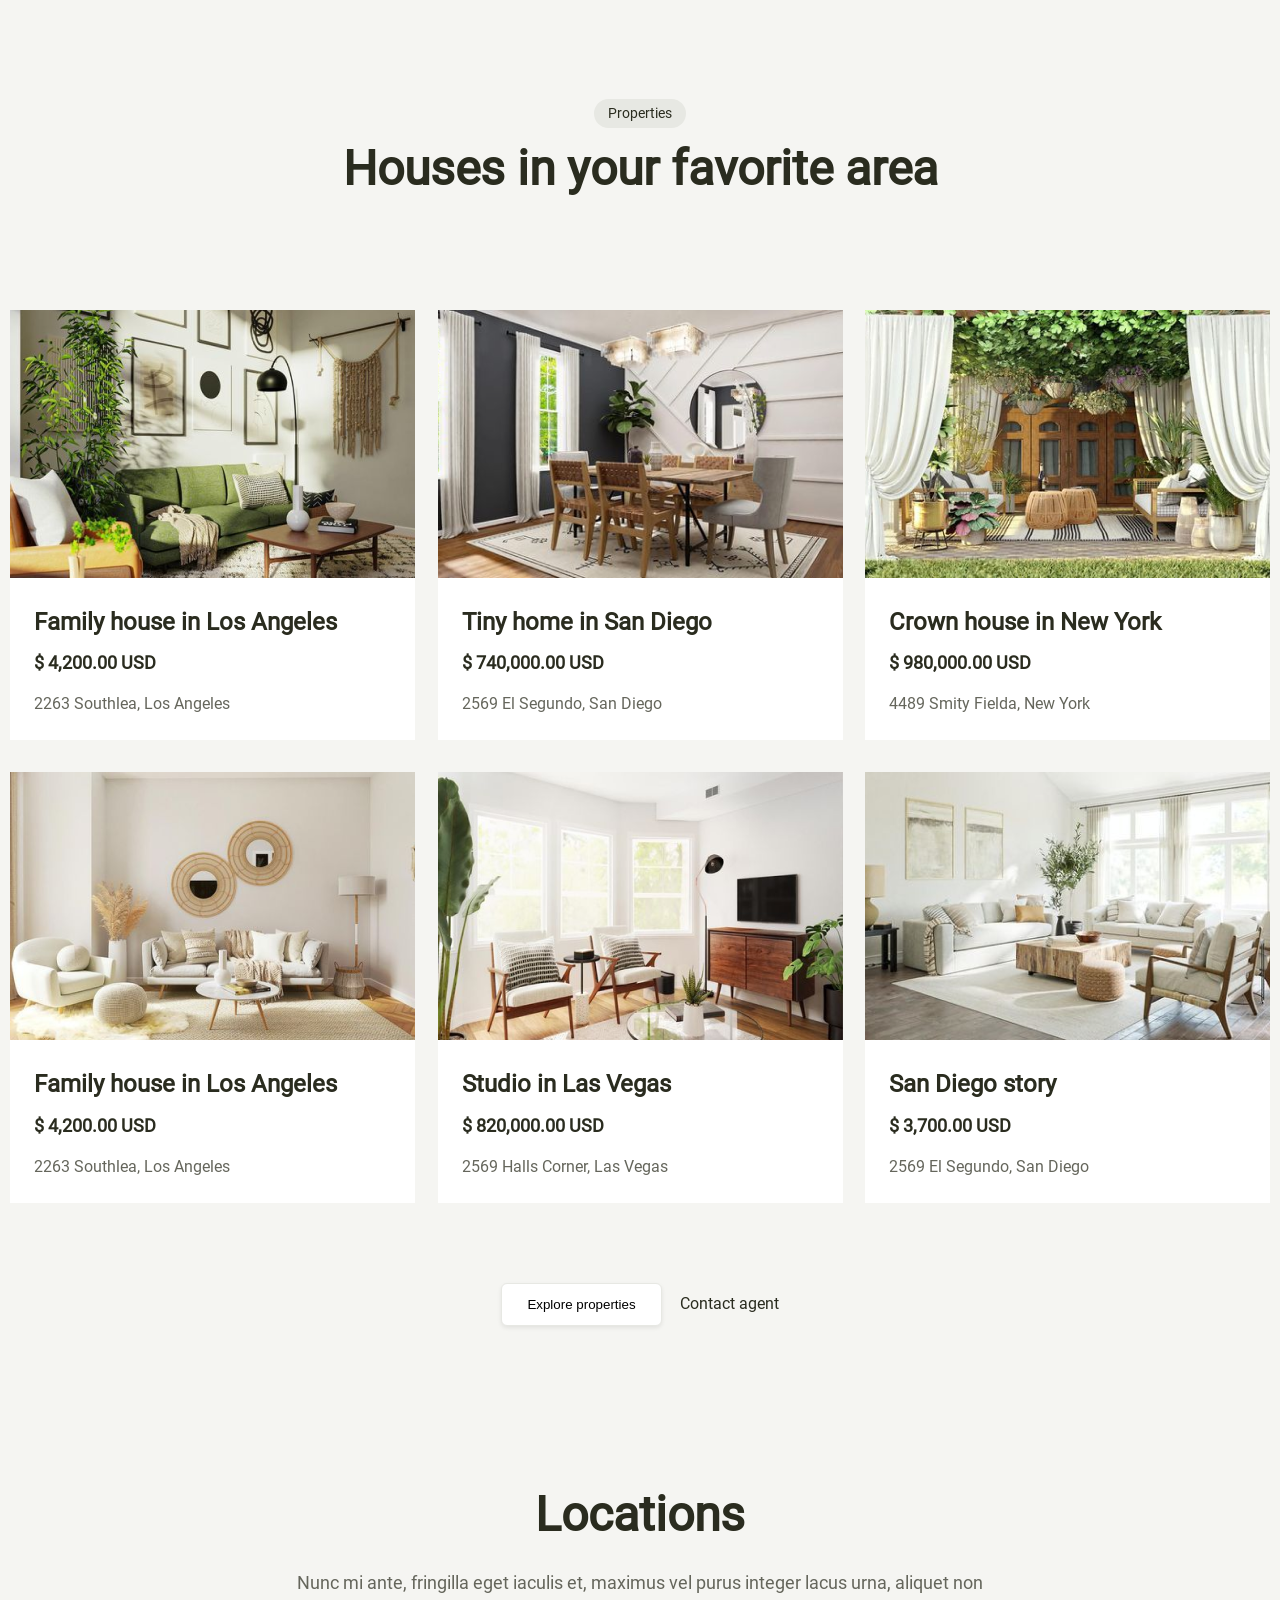
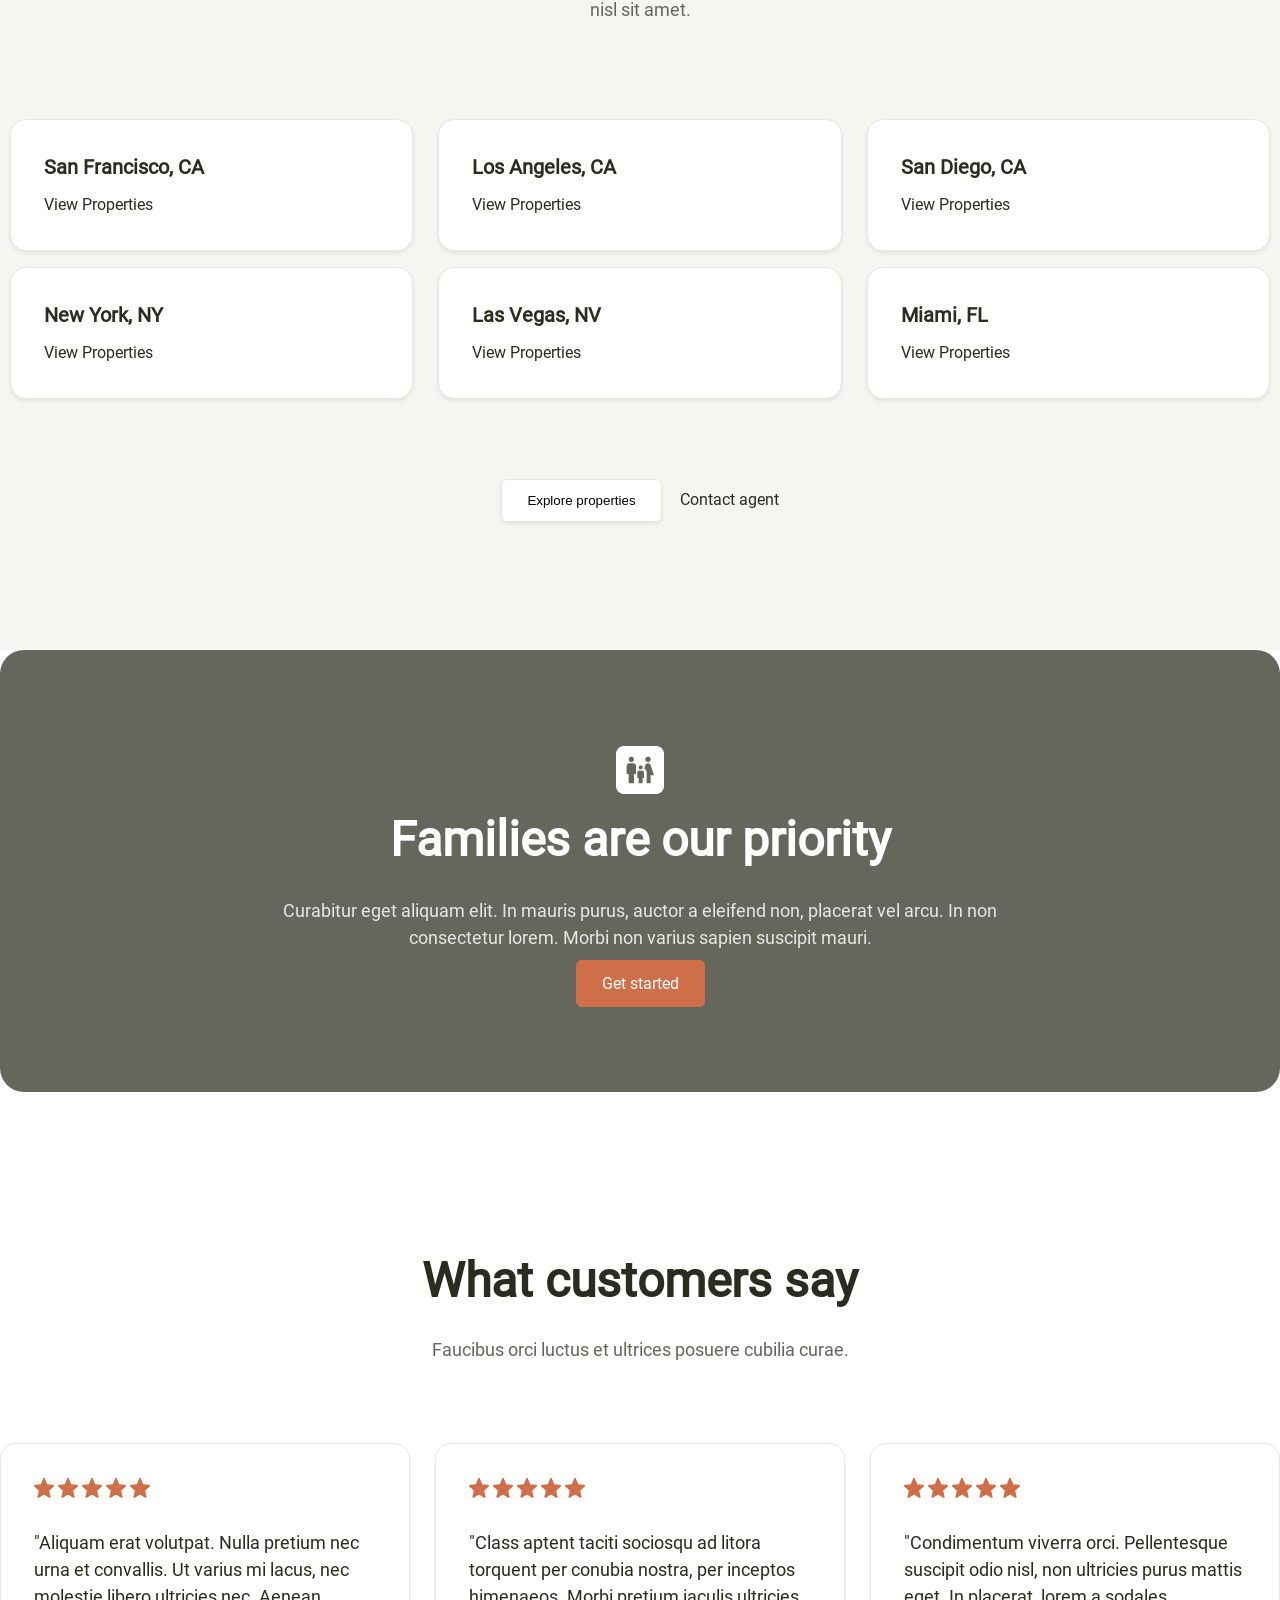
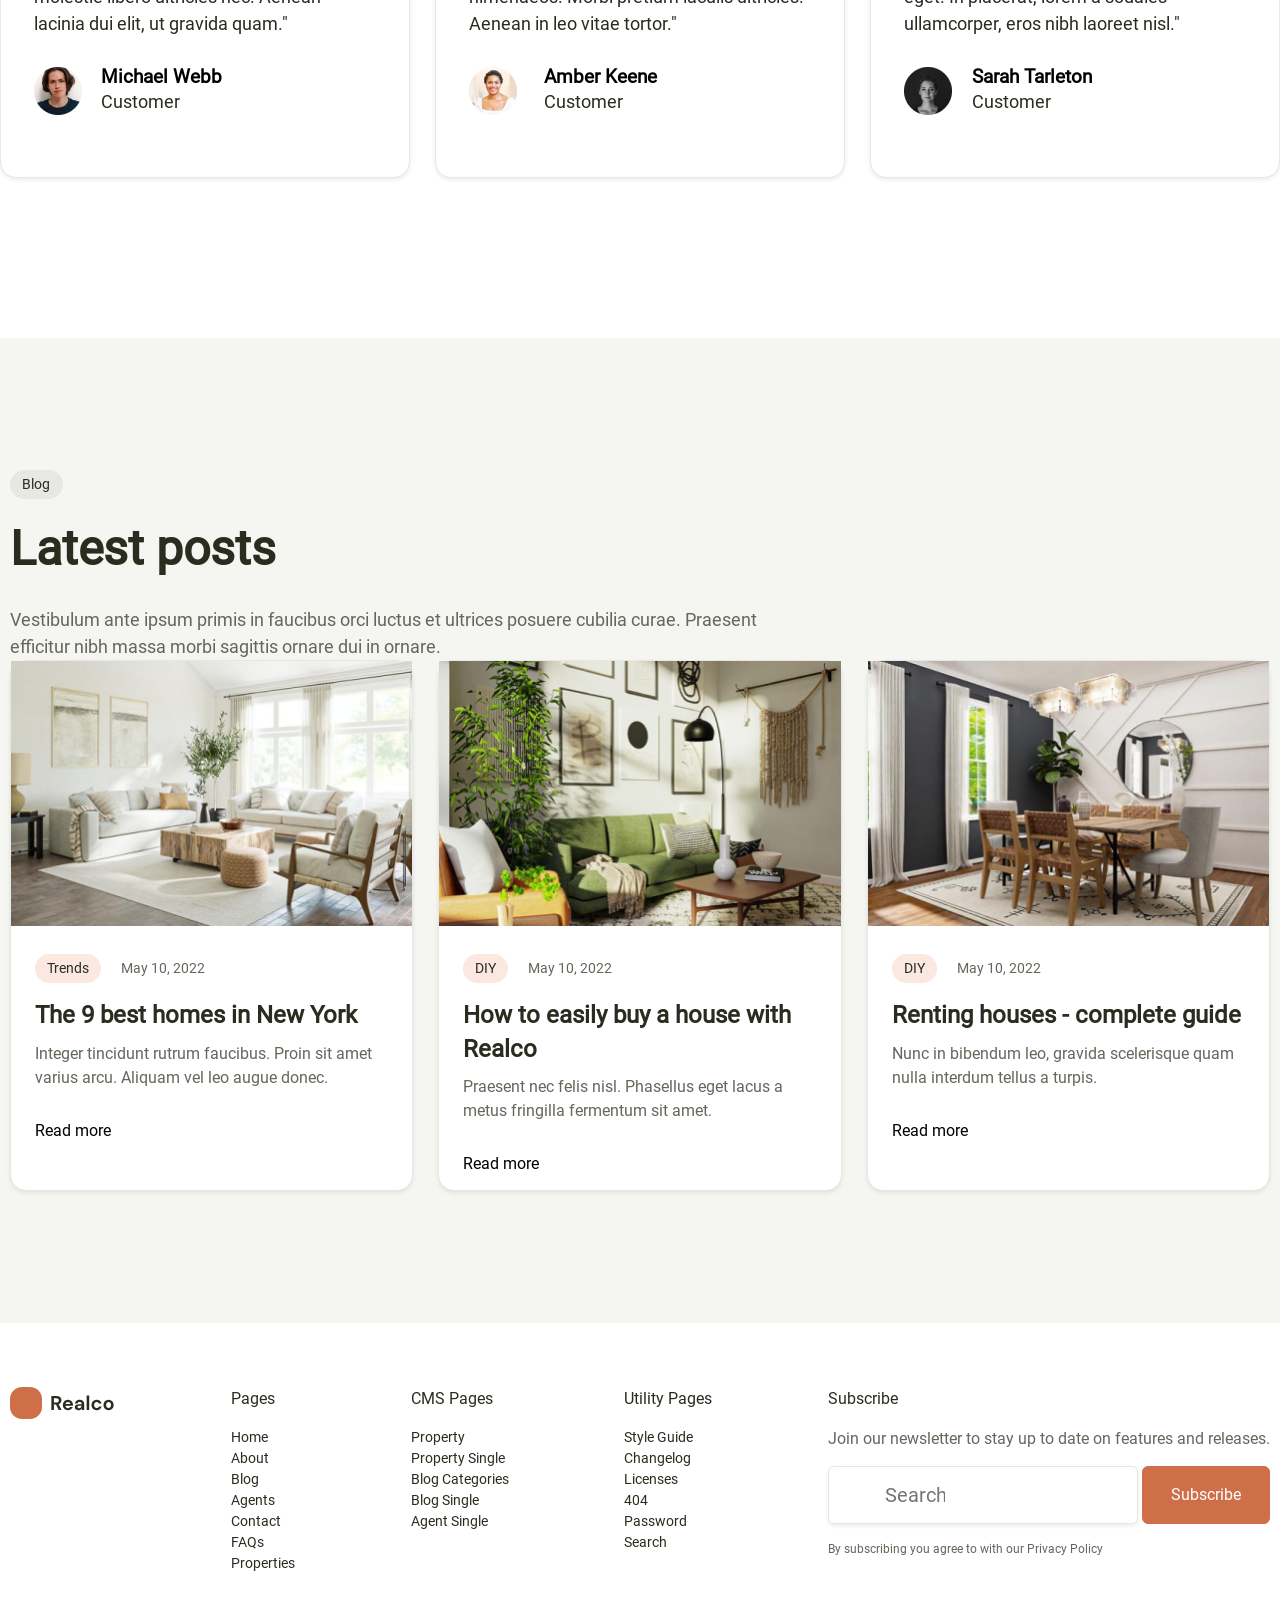
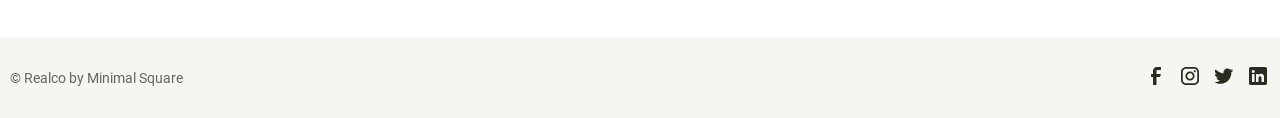
==== commit 13cf11f4: "added" ====
--- a/index.html
+++ b/index.html
@@ -531,8 +531,8 @@
     </div>
   </main>
 
-  <footer class="footer container">
-    <div class="top">
+  <footer class="footer">
+    <div class="top container">
       <a href="#">
         <img src="./img/site_logo.svg" alt=""> 
       </a>
@@ -669,6 +669,35 @@
         </p>
       </div>
     </div>
+    <div class="bottom_wrapper">
+      <div class="bottom container">
+        <p>
+          © Realco by Minimal Square
+        </p>
+        <ul>
+          <li>
+            <a href="#">
+              <img src="./img/icons/facebook_icon.png" alt="">
+            </a>
+          </li>
+          <li>
+            <a href="#">
+              <img src="./img/icons/instagram_icon.png" alt="">
+            </a>
+          </li>
+          <li>
+            <a href="#">
+              <img src="./img/icons/twitter_icon.png" alt="">
+            </a>
+          </li>
+          <li>
+            <a href="#">
+              <img src="./img/icons/linkedIn_icon.png" alt="">
+            </a>
+          </li>
+        </ul>
+      </div>
+    </div>
   </footer>
 
 </body>
--- a/scss/style.css
+++ b/scss/style.css
@@ -890,13 +890,14 @@
   line-height: 24px; /* 150% */
 }
 .home .footer {
-  padding: 64px 10px;
+  padding-top: 64px;
 }
 .home .footer .top {
   display: flex;
   justify-content: space-between;
   align-items: top;
   flex-wrap: wrap;
+  padding-bottom: 64px;
 }
 .home .footer .top h4 {
   margin-bottom: 16px;
@@ -972,4 +973,29 @@
   font-style: normal;
   font-weight: 400;
   line-height: 18px; /* 150% */
+}
+.home .footer .bottom_wrapper {
+  background-color: #F5F5F2;
+  padding: 26px 0;
+}
+.home .footer .bottom_wrapper .bottom {
+  display: flex;
+  align-items: center;
+  justify-content: space-between;
+  flex-wrap: wrap;
+}
+.home .footer .bottom_wrapper .bottom p {
+  color: #65665C;
+  font-family: Roboto;
+  font-size: 14px;
+  font-style: normal;
+  font-weight: 400;
+  line-height: 21px; /* 150% */
+}
+.home .footer .bottom_wrapper .bottom ul {
+  display: flex;
+  align-items: center;
+  justify-content: space-between;
+  flex-wrap: wrap;
+  width: 10%;
 }/*# sourceMappingURL=style.css.map */
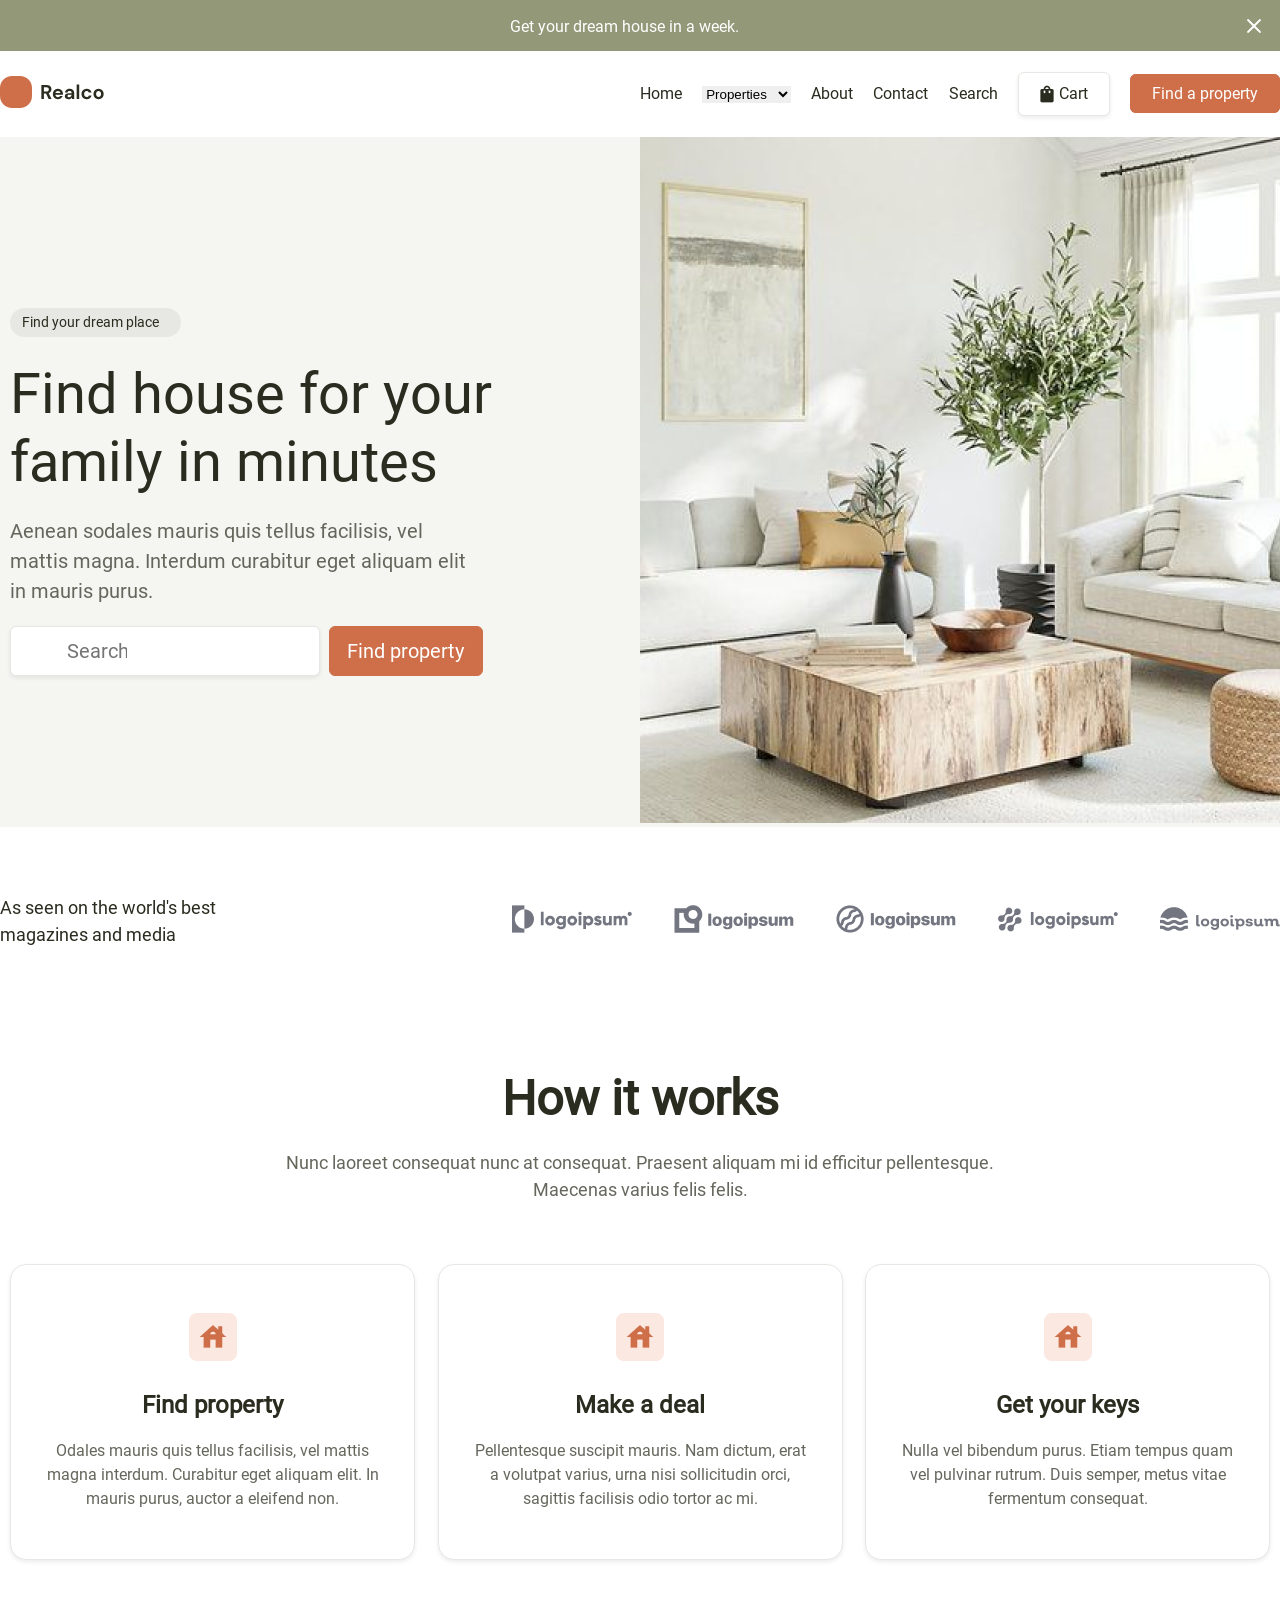
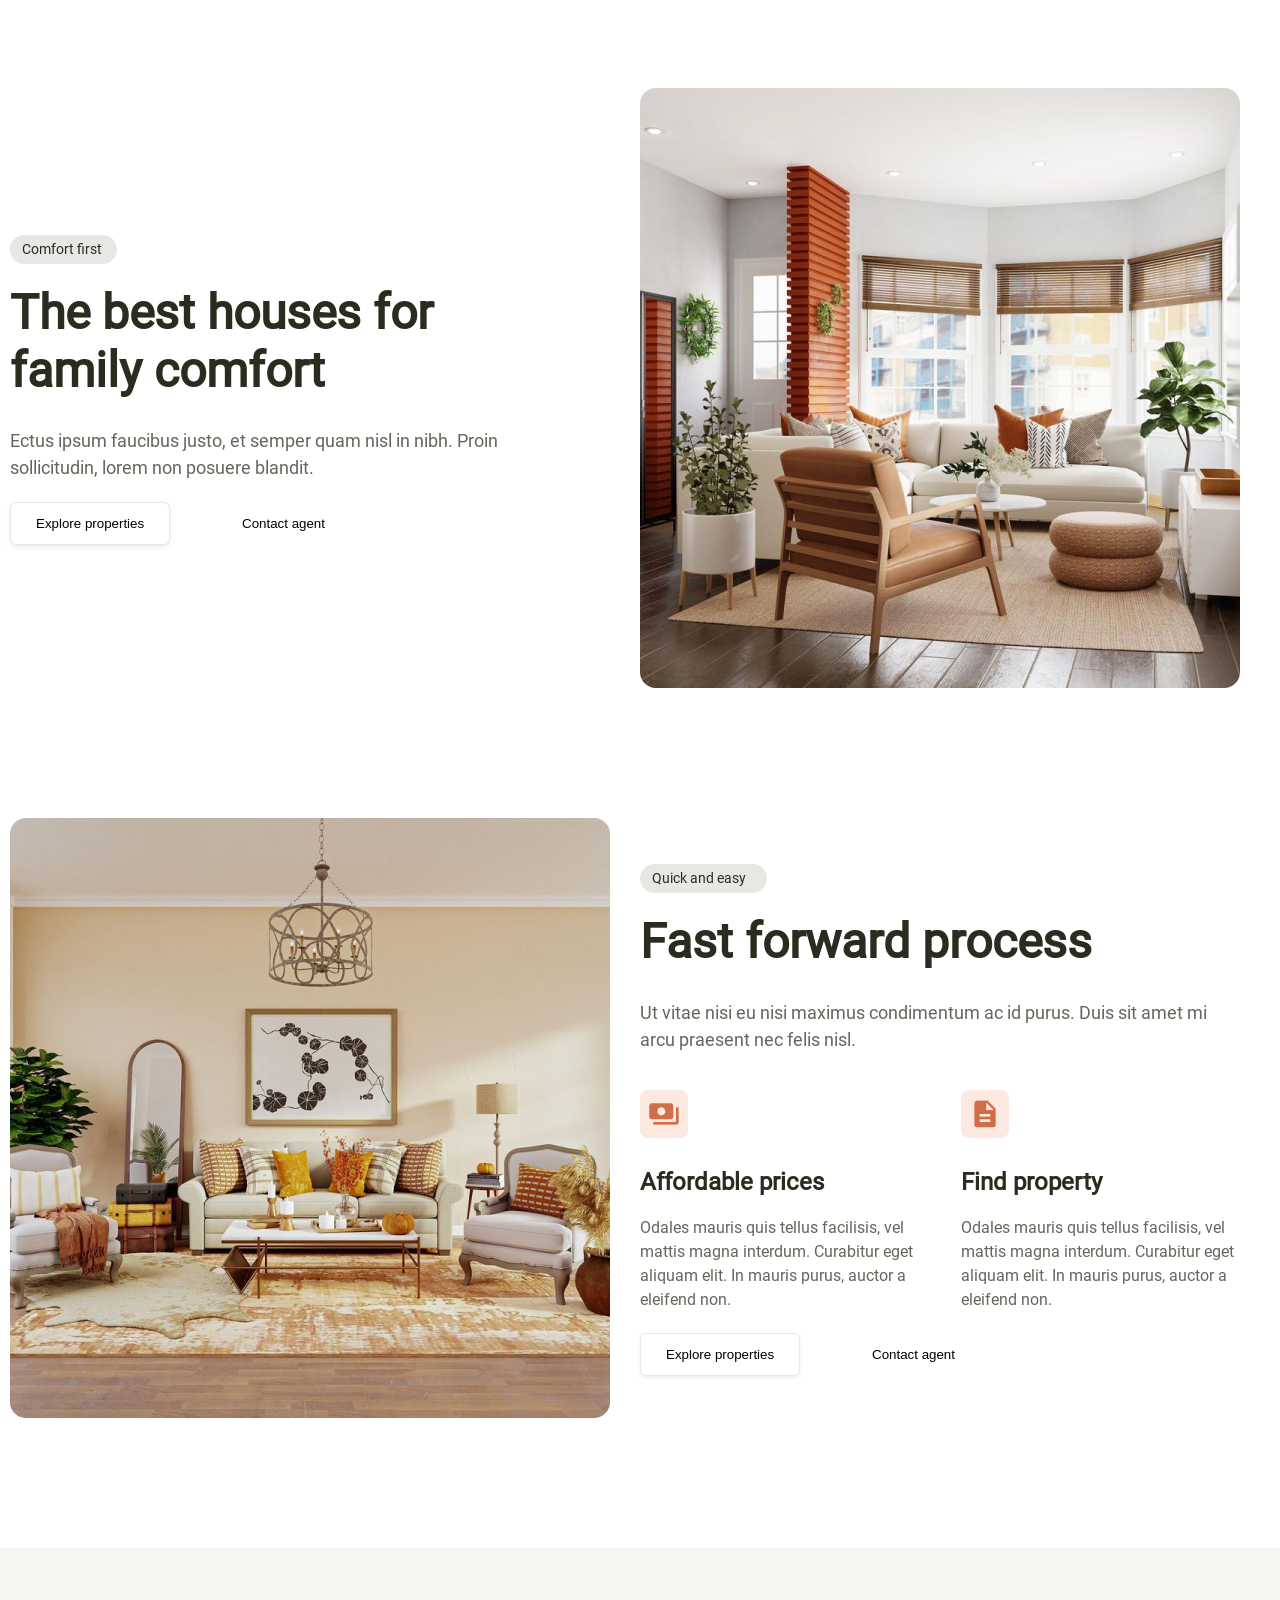
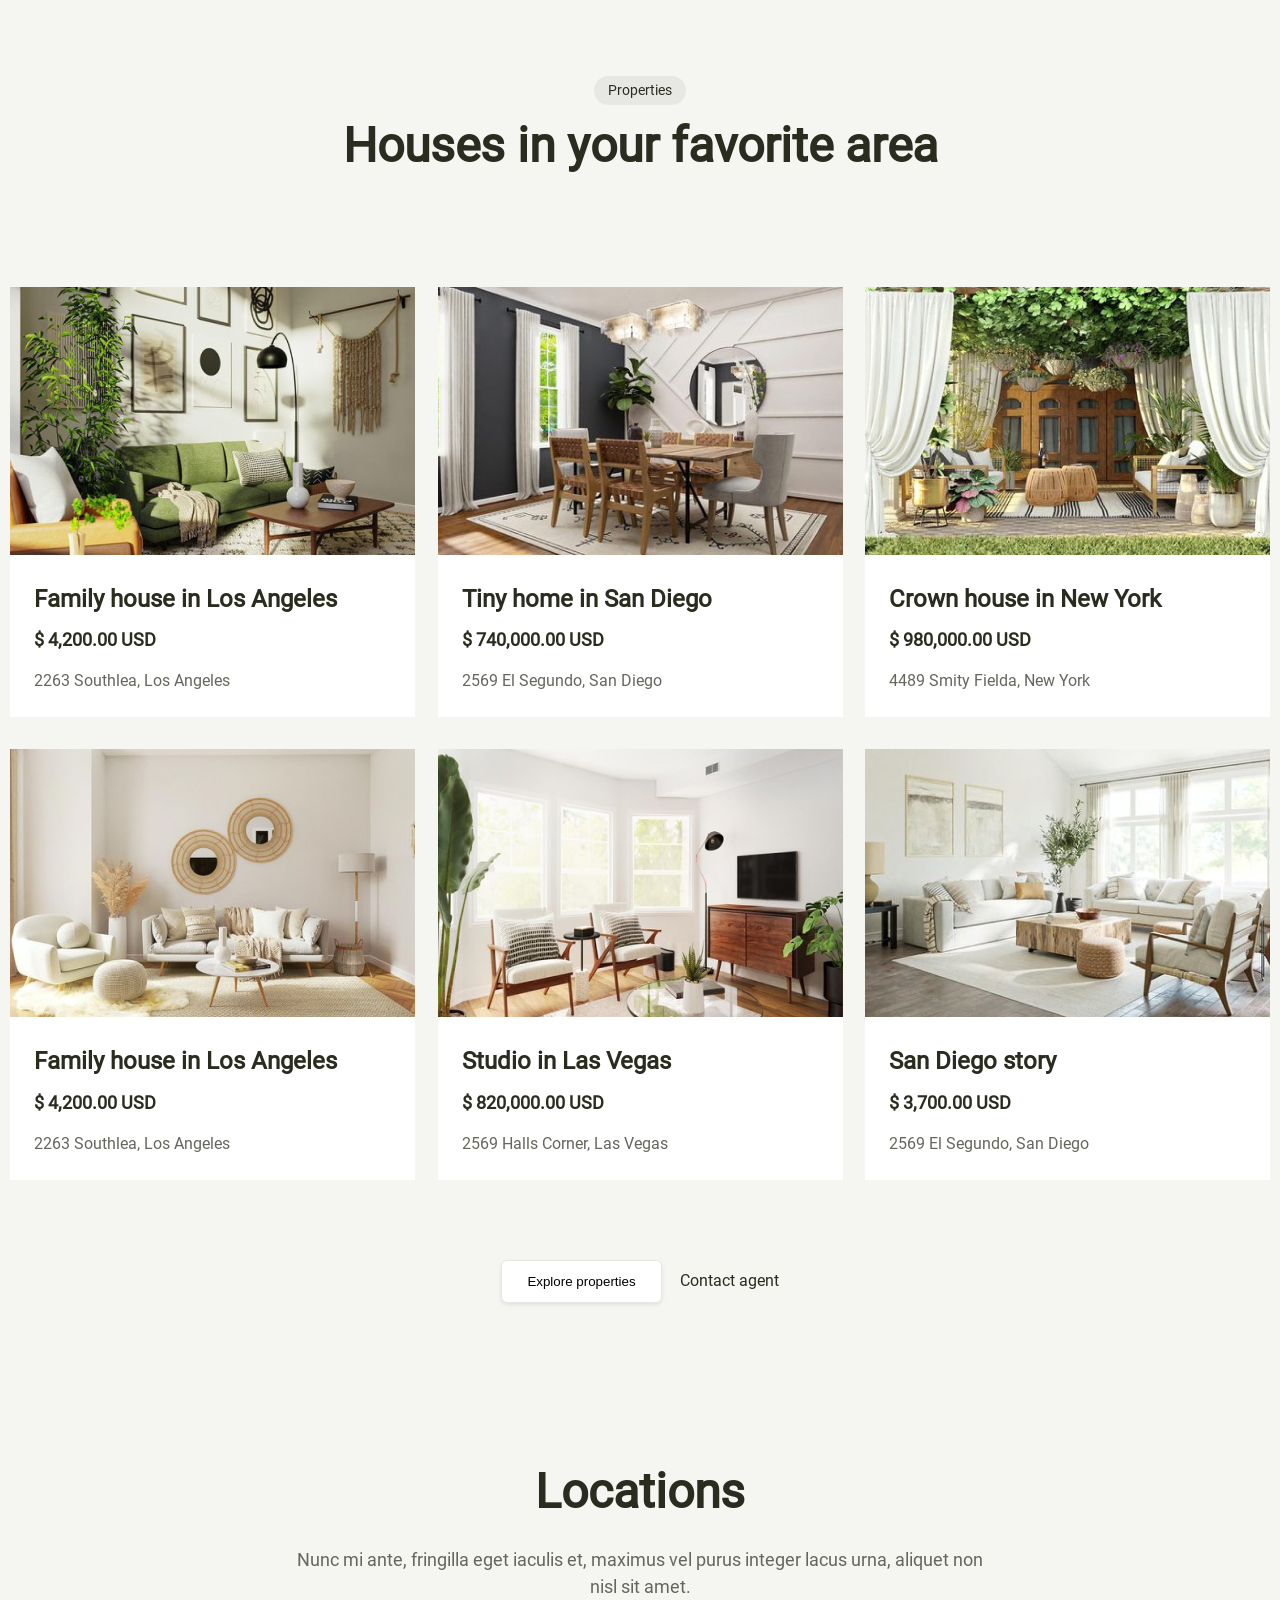
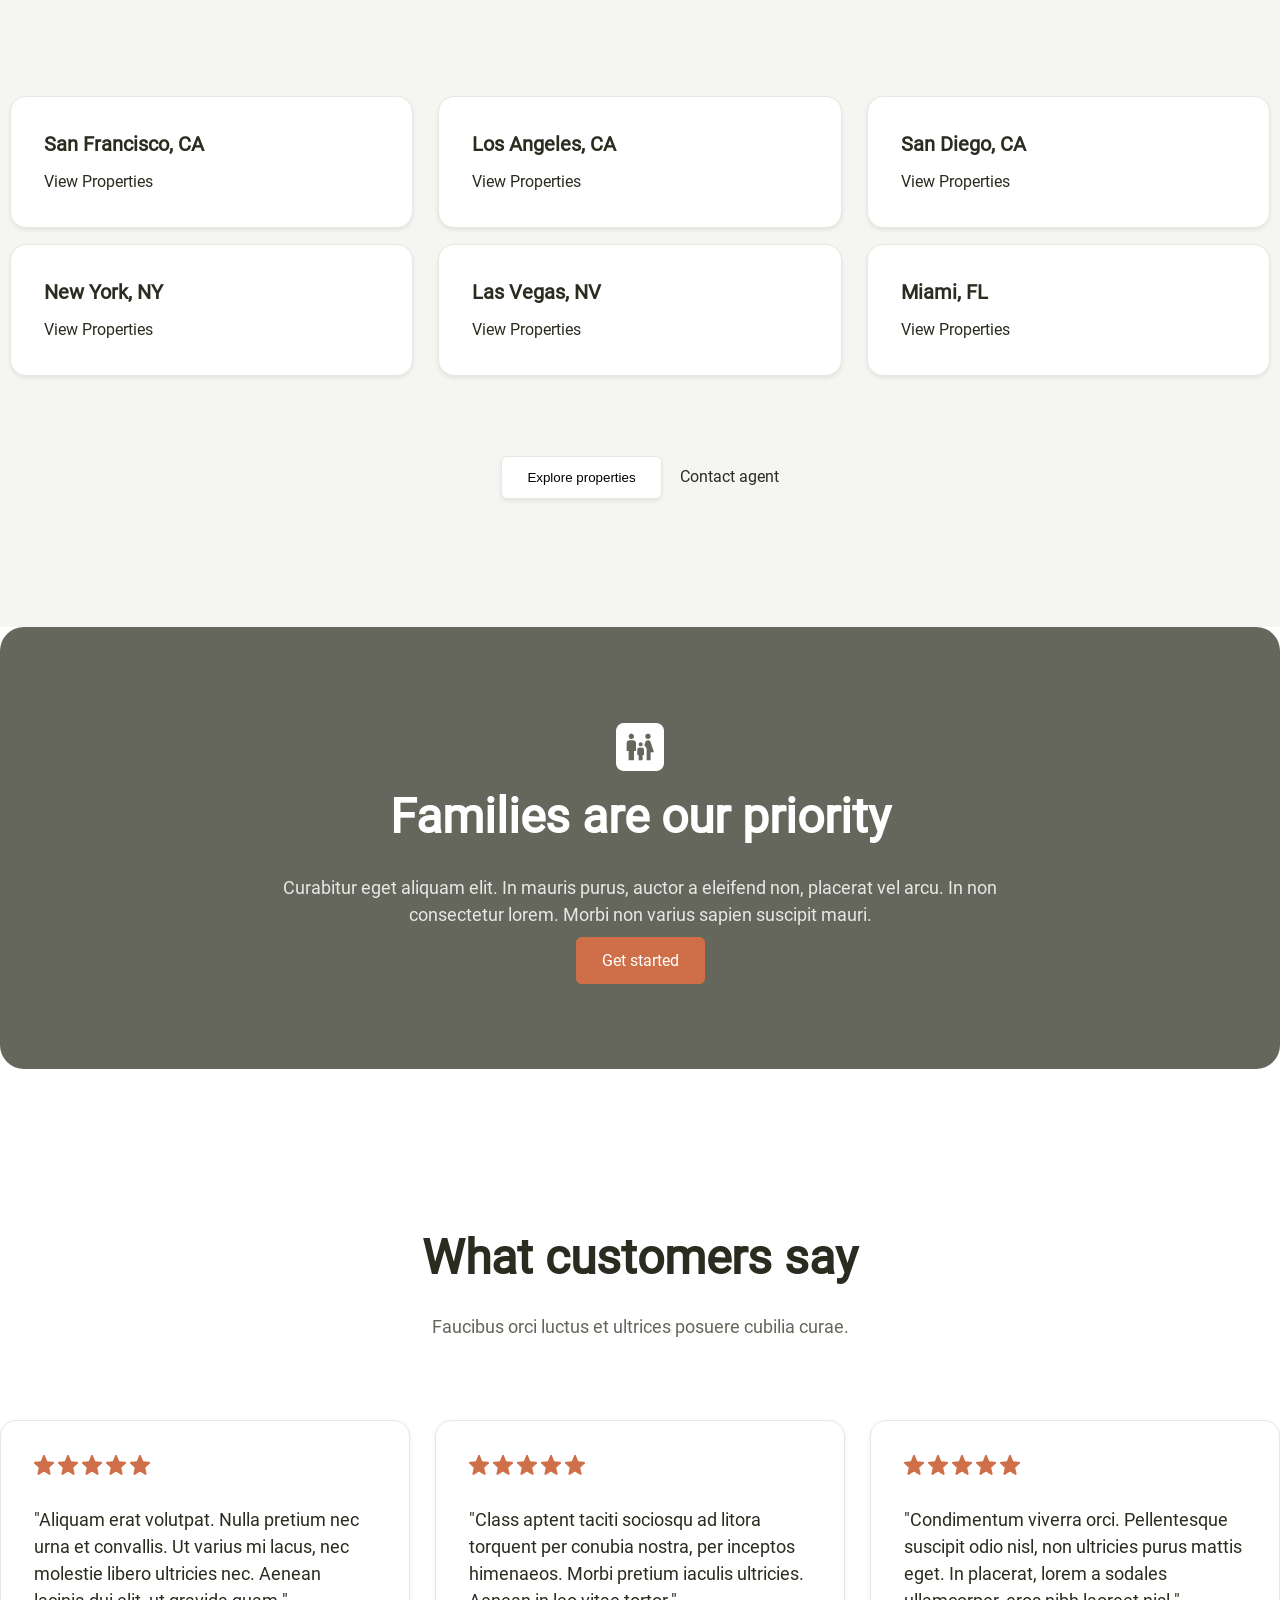
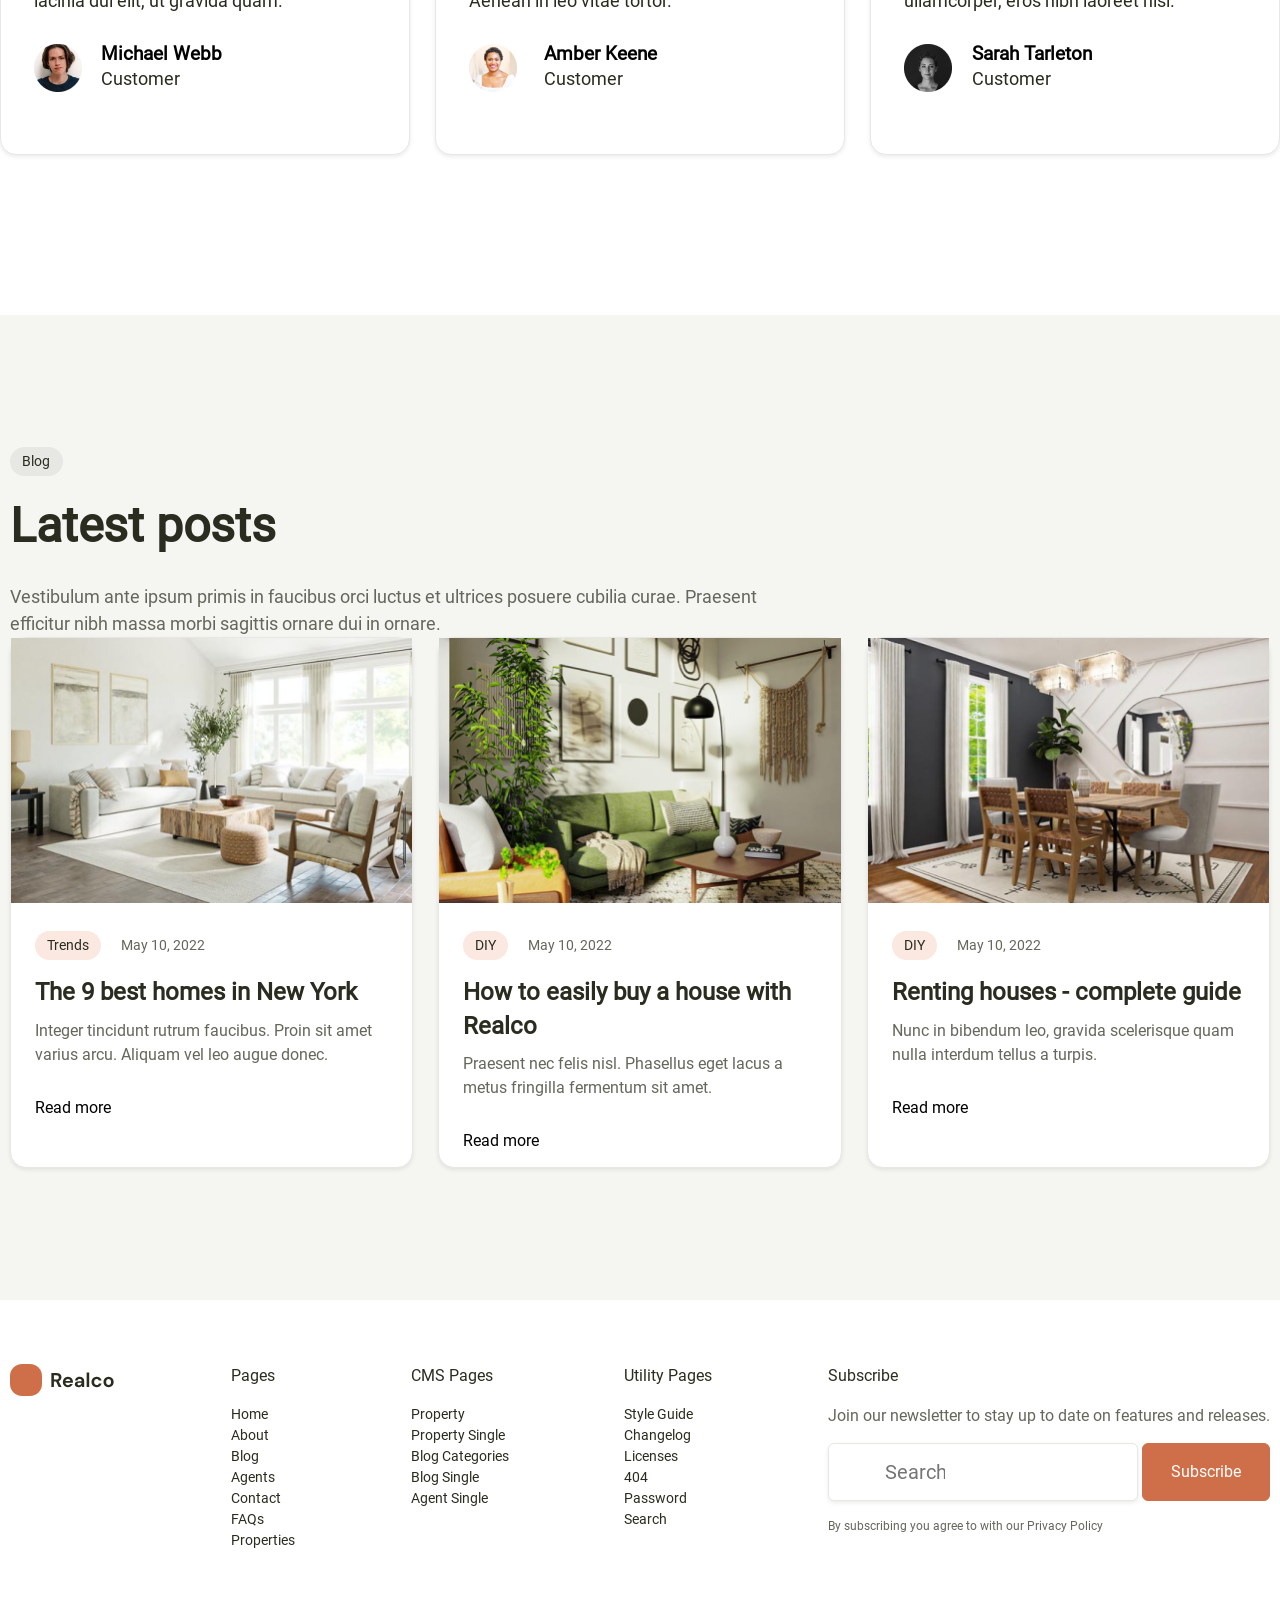
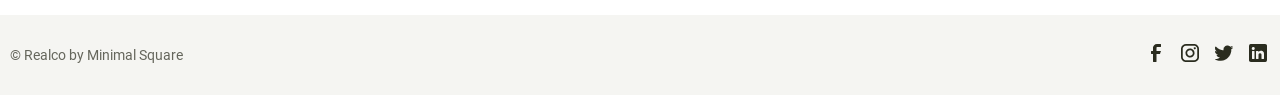
==== commit ac8465a1: "added" ====
--- a/index.html
+++ b/index.html
@@ -9,8 +9,13 @@
 </head>
 <body class="home">
   
-  <p class="info_rek">Get your dream house in a week.</p>
-  <img class="info_rekIcon" src="./img/icons/x_icon.svg" alt="">
+  <div class="info_wrapper">
+    <div class="info container">
+      <p class="info_rek">Get your dream house in a week.</p>
+      <img class="info_rekIcon" src="./img/icons/x_icon.svg" alt="">
+    </div>
+  </div>
+  
   <header class="container">
     <a href="#">
       <img src="./img/site_logo.svg" alt="logo site">
@@ -18,7 +23,7 @@
     <nav>
       <ul>
         <li>
-          <a href="#">
+          <a href="#1">
             Home
           </a>
         </li>
@@ -31,28 +36,28 @@
           </select>
         </li>
         <li>
-          <a href="#">
+          <a href="#2">
             About
           </a>
         </li>
         <li>
-          <a href="#">
+          <a href="#5">
             Contact
           </a>
         </li>
         <li class="search">
-          <a href="#">
+          <a href="#6">
             Search
           </a>
         </li>
         <li class="card">
           <img src="./img/icons/shoppingIcon.png" alt="">
-          <a href="#">
+          <a href="#8">
             Cart
           </a>
         </li>
         <li>
-          <a class="find" href="#">
+          <a class="find" href="#9">
             Find a property
           </a>
         </li>
@@ -62,7 +67,7 @@
 
   <main class="">
     <div class="hiro_wrapper">
-      <section class="hiro container">
+      <section class="hiro container" id="1">
         <div class="content">
           <p class="info">
             Find your dream place
@@ -84,7 +89,7 @@
       </section>
     </div>
 
-    <section class="logos container">
+    <section class="logos container" id="2">
       <p>As seen on the world's best magazines and media</p>
       <ul>
         <li>
@@ -115,7 +120,7 @@
       </ul>
     </section>
 
-    <section class="how container">
+    <section class="how container" id="3">
       <h2>
         How it works
       </h2>
@@ -153,7 +158,7 @@
       </ul>
     </section>
 
-    <section class="best container">
+    <section class="best container" id="4">
       <div class="content">
         <p class="info">Comfort first</p>
         <h2>
@@ -176,7 +181,7 @@
       </div>
     </section>
 
-    <section class="forward container">
+    <section class="forward container" id="5">
       <div>
         <img src="./img/forward_img.png" alt="">
       </div>
@@ -219,7 +224,7 @@
       </div>
     </section>
 
-    <div class="houses_wrapper">
+    <div class="houses_wrapper" id="6">
       <section class="houses container">
         <p class="info ">
           Properties
@@ -324,7 +329,7 @@
       </section>
     </div>
 
-    <div class="location_wrapper">
+    <div class="location_wrapper" id="7">
       <section class="location container">
         <h2>
           Locations
@@ -393,7 +398,7 @@
       </section>
     </div>
 
-    <section class="family container">
+    <section class="family container" id="8">
       <img src="./img/icons/familes_icon.png" alt="">
       <h2>
         Families are our priority
@@ -406,7 +411,7 @@
       </a>
     </section>
 
-    <section class="customers container">
+    <section class="customers container" id="9">
       <h2>
         What customers say
       </h2>
@@ -456,7 +461,7 @@
       </ul>
     </section>
     
-    <div class="latest_wrapper">
+    <div class="latest_wrapper" id="10">
       <section class="latest container">
         <p class="info">Blog</p>
         <h2>
--- a/scss/style.css
+++ b/scss/style.css
@@ -8,6 +8,9 @@
   margin: 0;
   padding: 0;
   box-sizing: border-box;
+  -webkit-user-select: none;
+     -moz-user-select: none;
+          user-select: none;
 }
 
 body {
@@ -46,22 +49,29 @@
   padding: 0 10px;
 }
 
-.home .info_rek {
+.home .info_wrapper {
+  padding-top: 10px;
+  padding-bottom: 9px;
+  text-align: center;
+  color: #ffffff;
+  background-color: #939878;
+}
+.home .info_wrapper .info {
+  display: flex;
+  align-items: center;
+  justify-content: space-between;
+}
+.home .info_wrapper .info .info_rek {
   margin-left: auto;
   margin-right: auto;
-  padding-top: 10px;
-  padding-bottom: 9px;
-  text-align: center;
-  color: #ffffff;
-  background-color: #939878;
   position: relative;
 }
-.home .info_rek .info_rekIcon {
+.home .info_wrapper .info .info_rek .info_rekIcon {
   position: absolute;
   top: 5px;
   right: 5%;
 }
-.home .info_rek .info_rekIcon :hover {
+.home .info_wrapper .info .info_rek .info_rekIcon :hover {
   fill: red;
 }
 .home header {
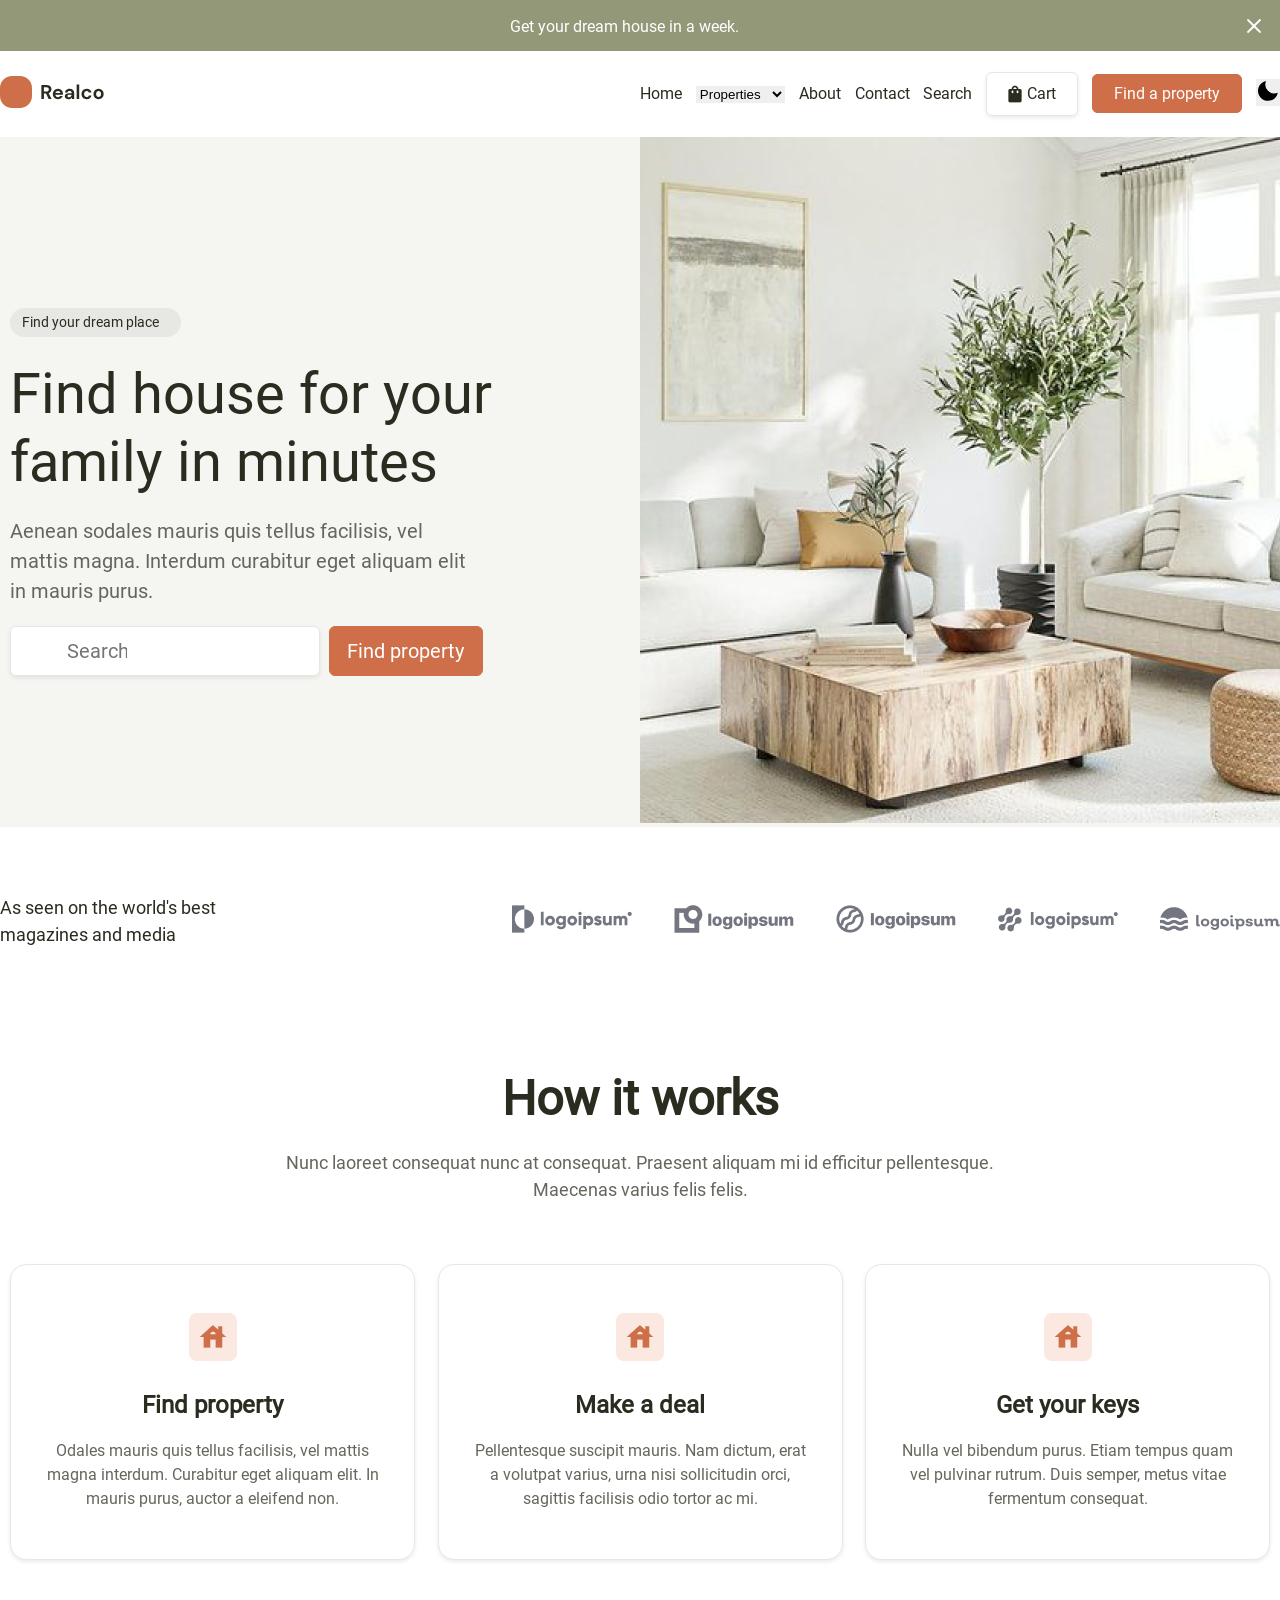
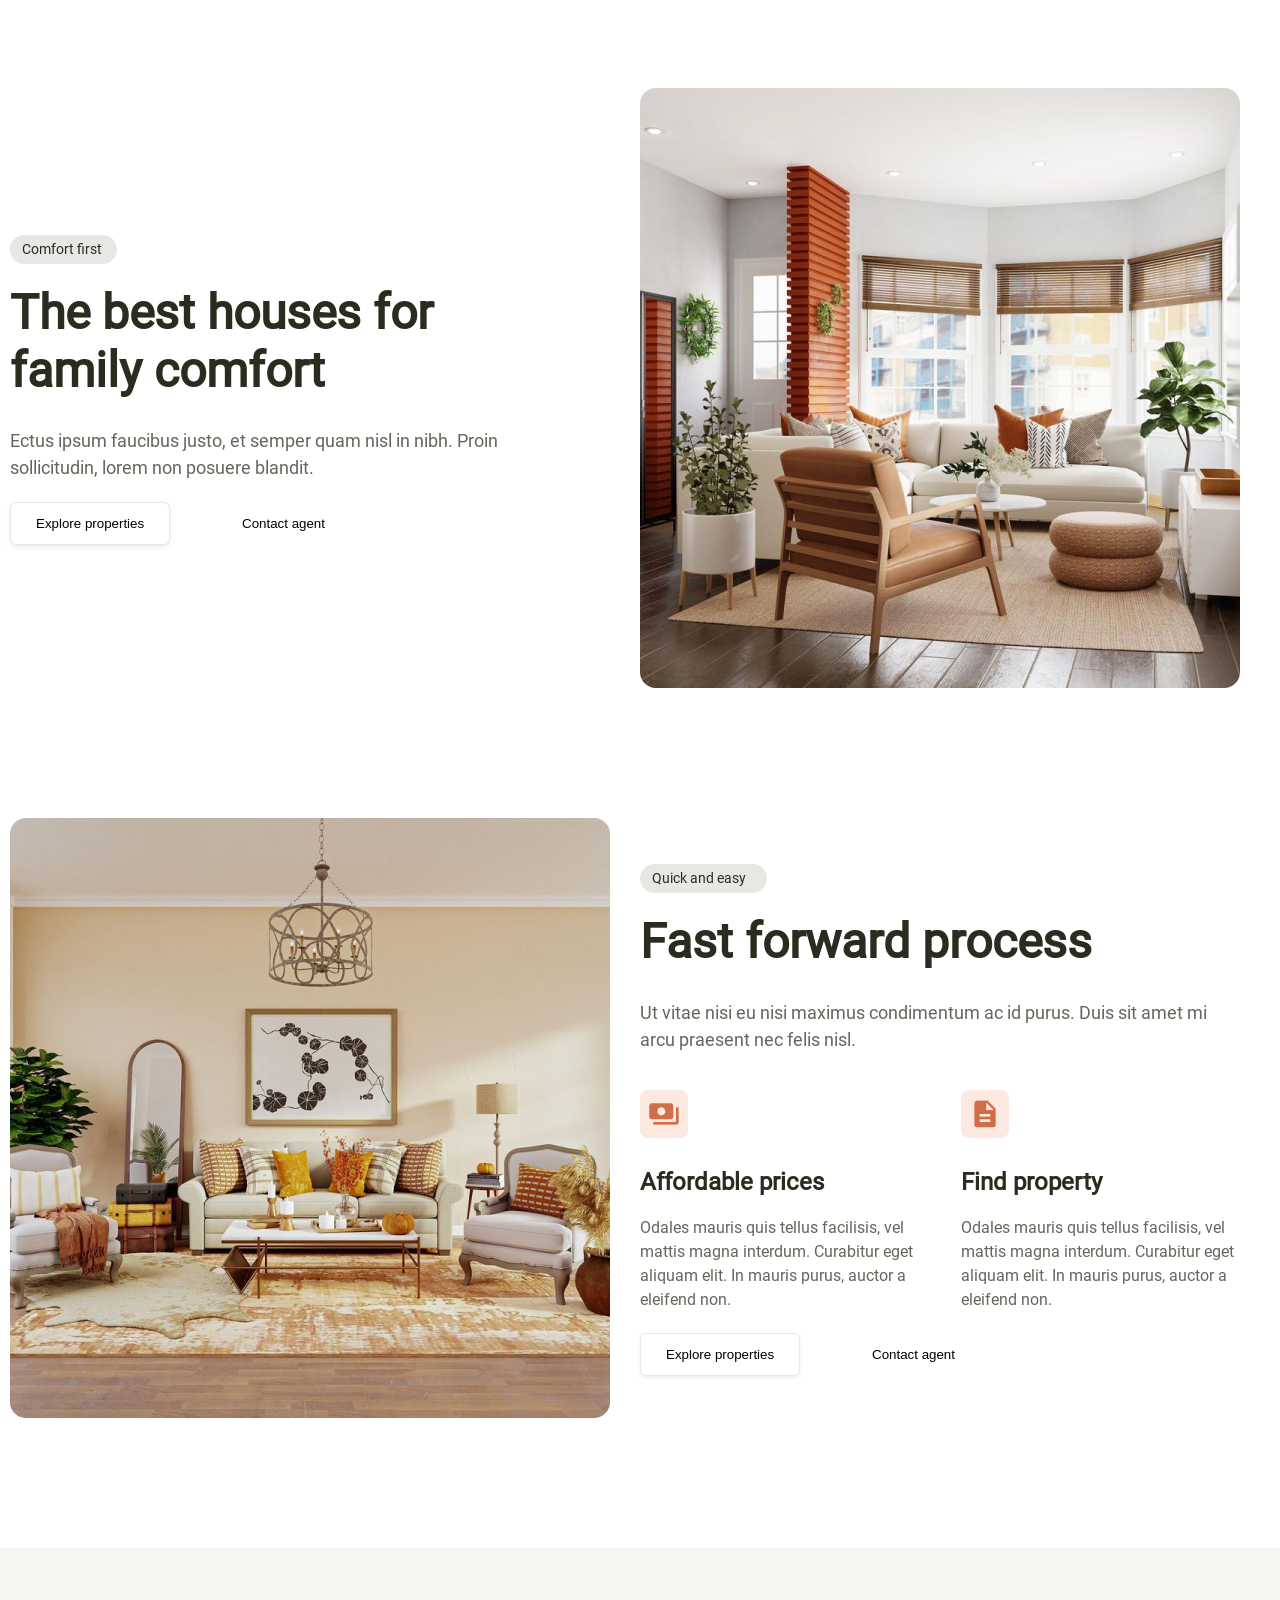
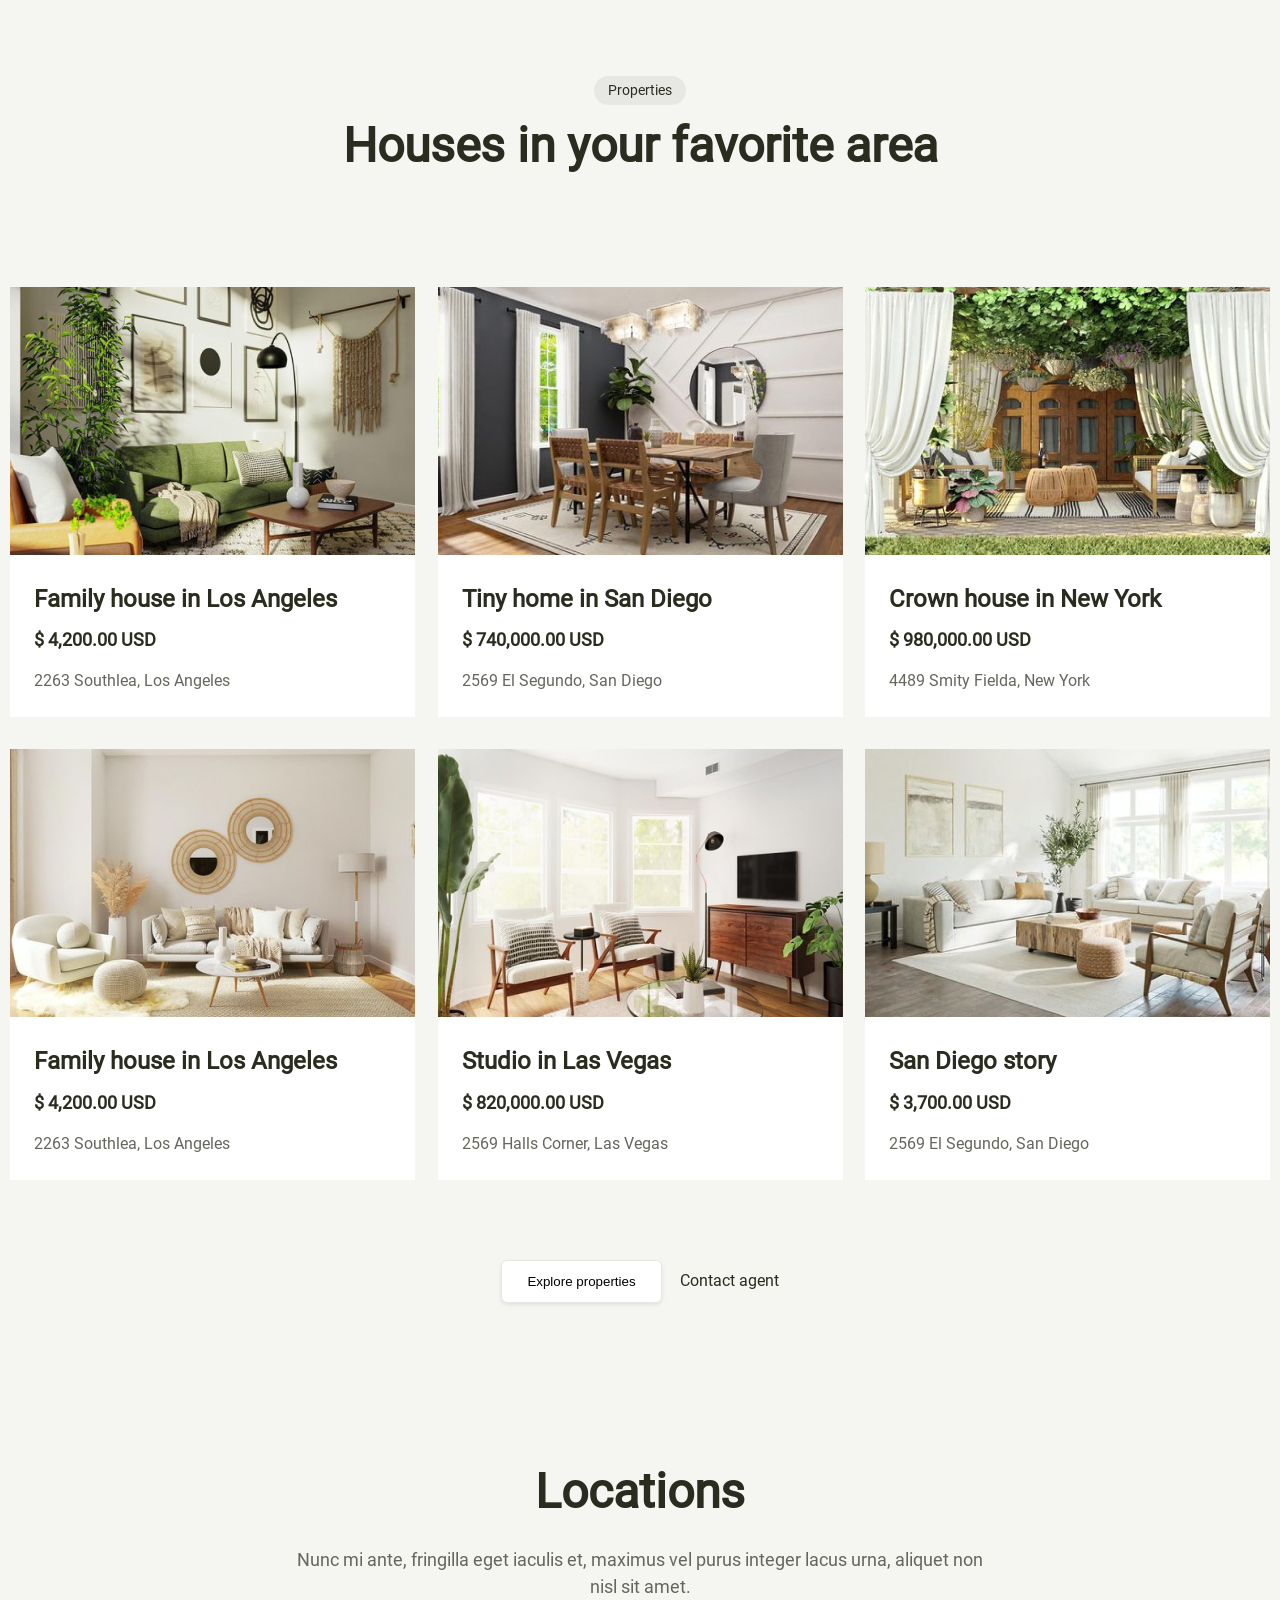
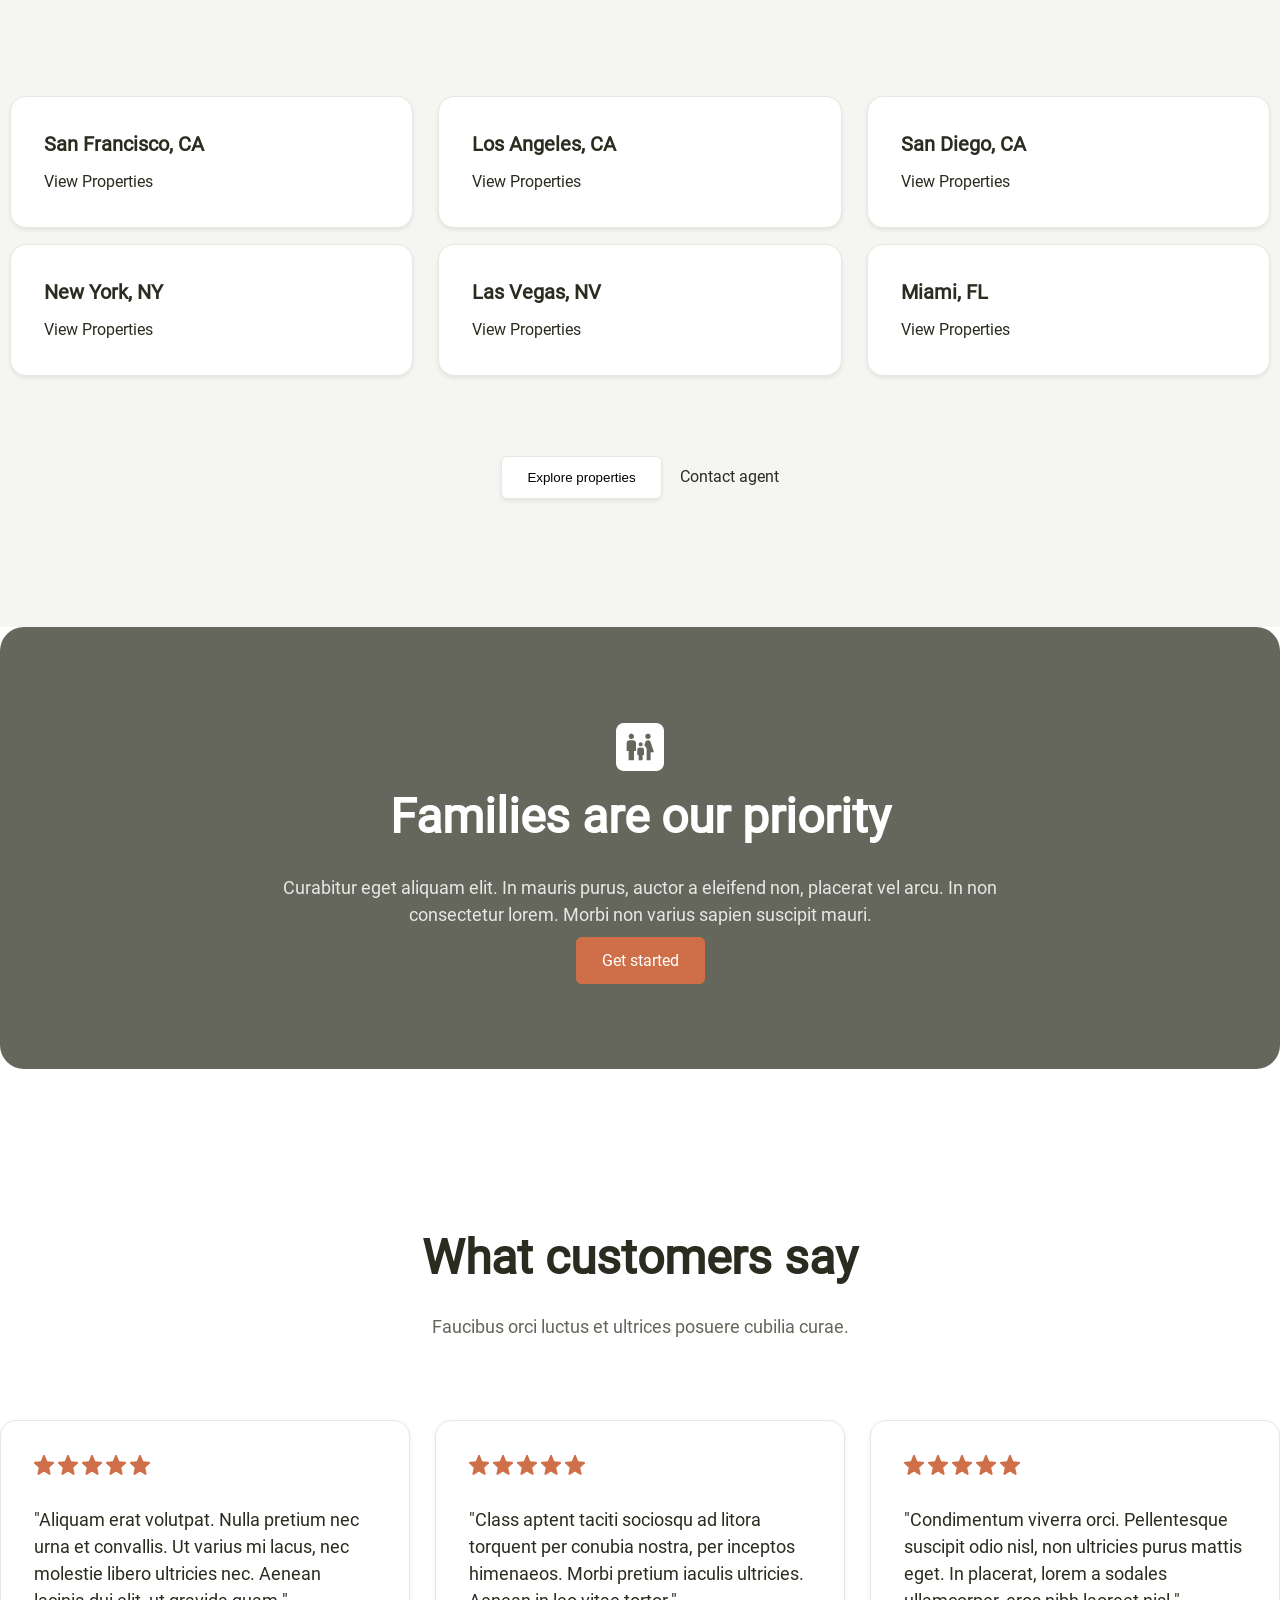
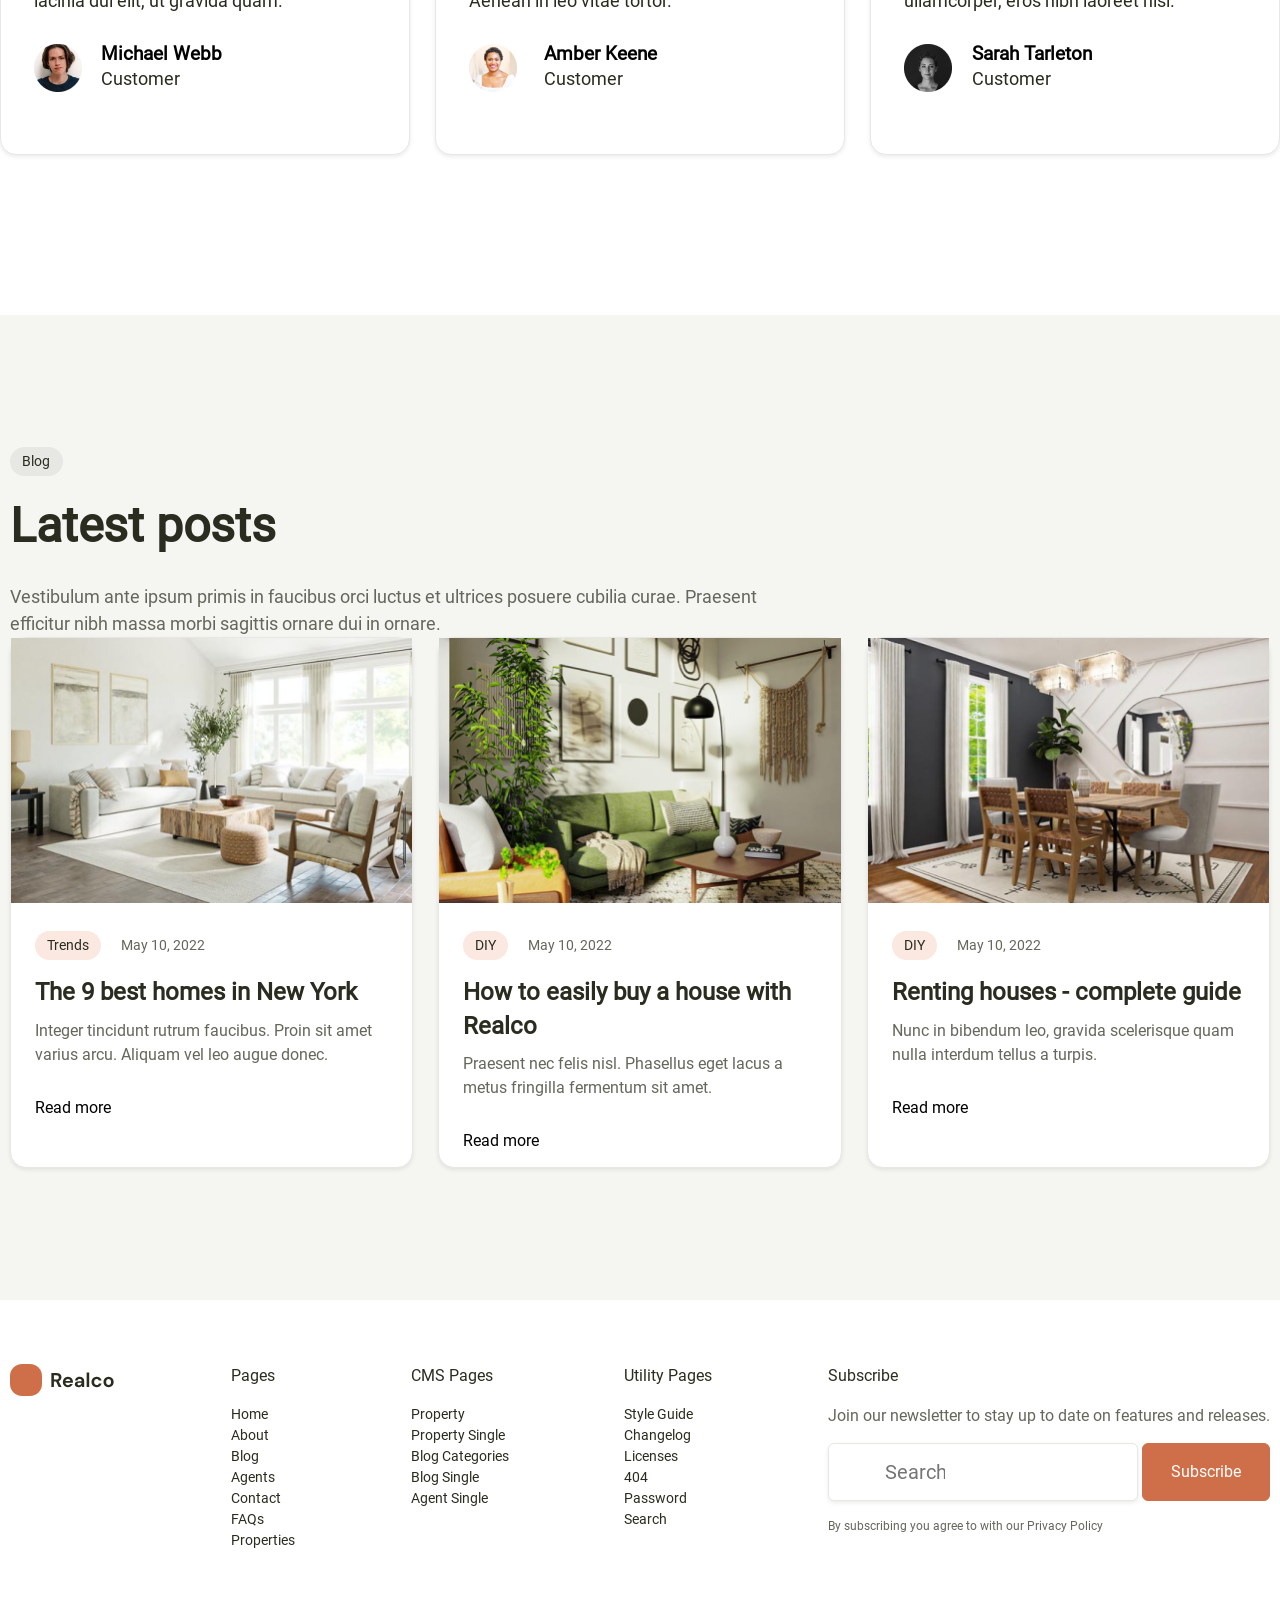
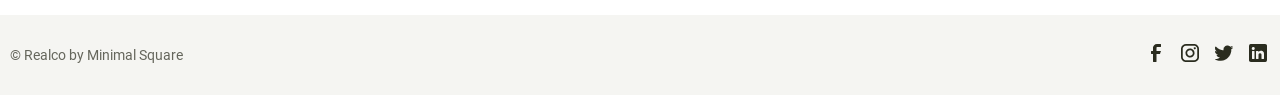
==== commit d4f35775: "added" ====
--- a/index.html
+++ b/index.html
@@ -61,6 +61,21 @@
             Find a property
           </a>
         </li>
+        <li>
+          <button id="dark-light">
+            <svg
+                 xmlns="http://www.w3.org/2000/svg"
+                 width="24"
+                 height="24"
+                 viewBox="0 0 24 24"
+                 style="fill: rgba(0, 0, 0, 1)"
+               >
+                 <path
+                   d="M12 11.807A9.002 9.002 0 0 1 10.049 2a9.942 9.942 0 0 0-5.12 2.735c-3.905 3.905-3.905 10.237 0 14.142 3.906 3.906 10.237 3.905 14.143 0a9.946 9.946 0 0 0 2.735-5.119A9.003 9.003 0 0 1 12 11.807z"
+                 ></path>
+               </svg>
+         </button>
+        </li>
       </ul>
     </nav>
   </header>
@@ -705,5 +720,9 @@
     </div>
   </footer>
 
+  <script src="./js/main.js">
+   
+ </script> 
+
 </body>
 </html>
--- a/scss/style.css
+++ b/scss/style.css
@@ -1008,4 +1008,12 @@
   justify-content: space-between;
   flex-wrap: wrap;
   width: 10%;
+}
+
+.dark {
+  background-color: black;
+}
+
+.dark * {
+  color: white !important;
 }/*# sourceMappingURL=style.css.map */
